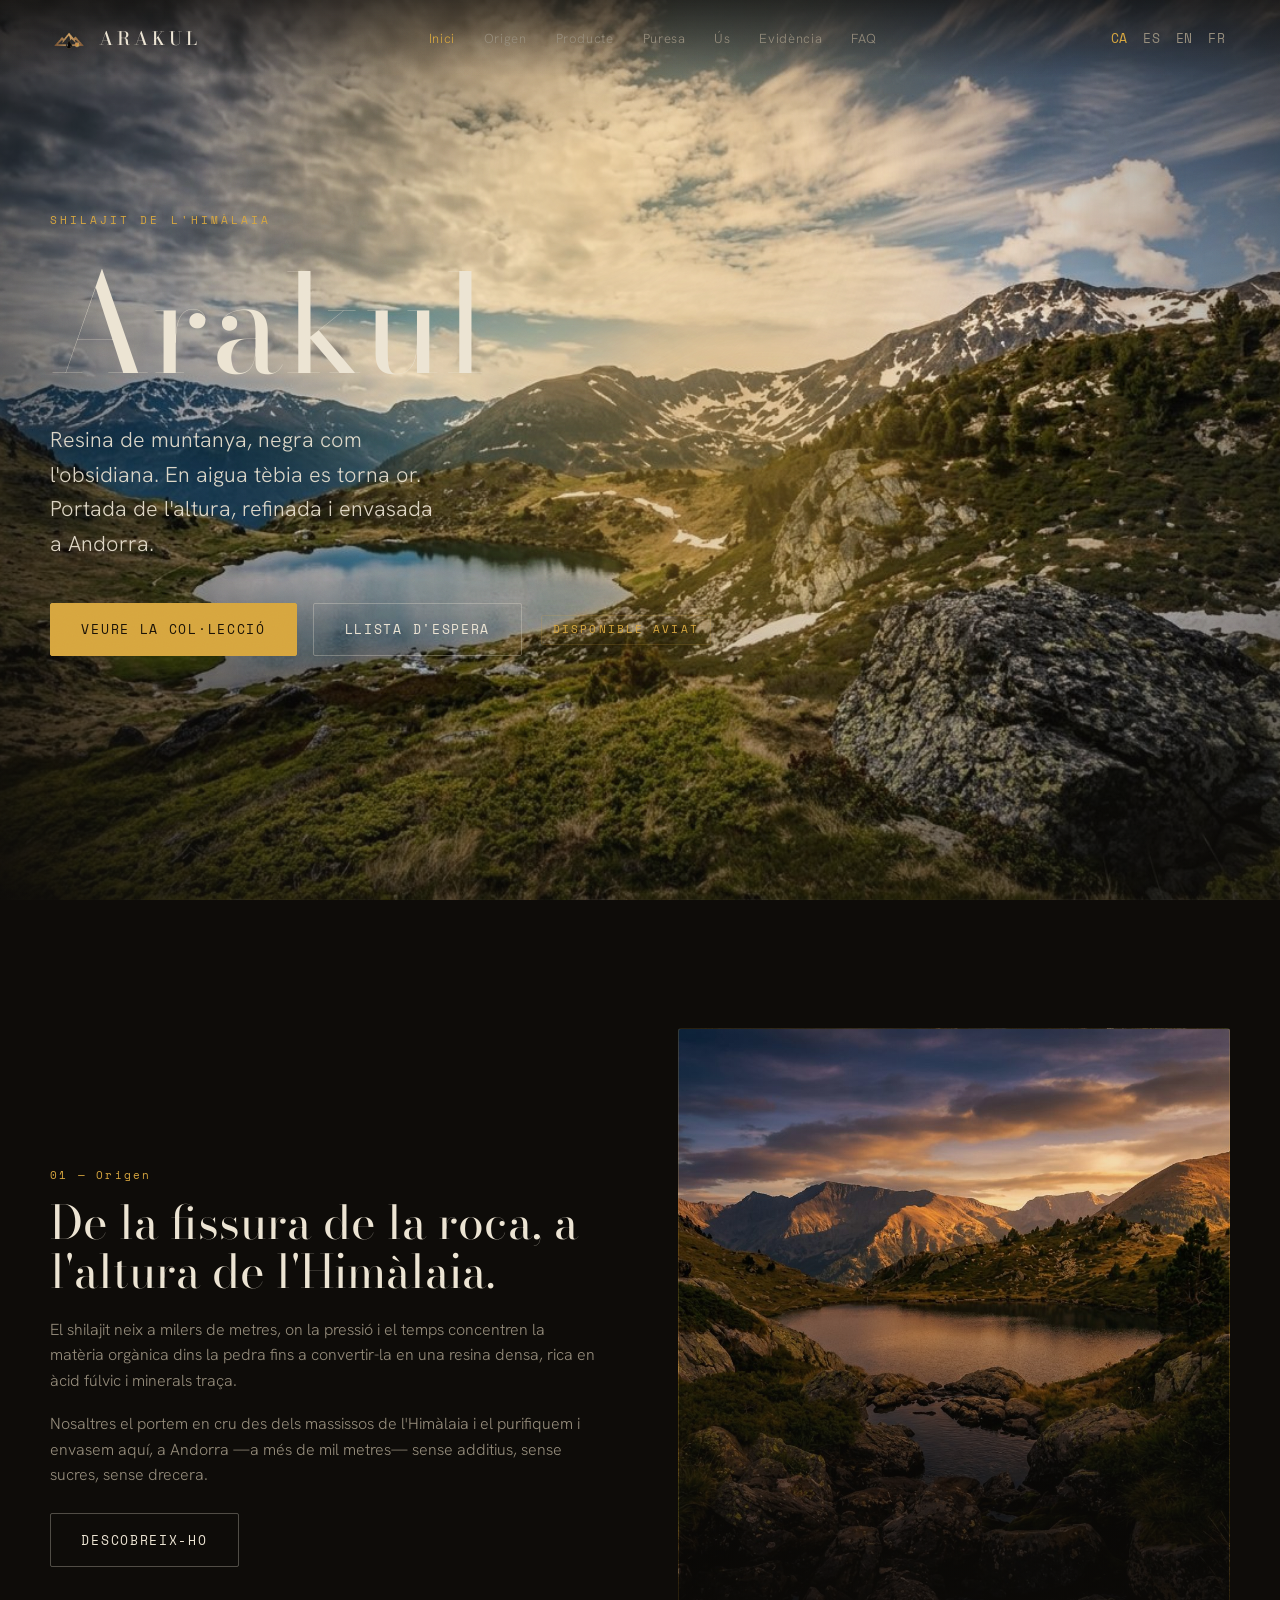
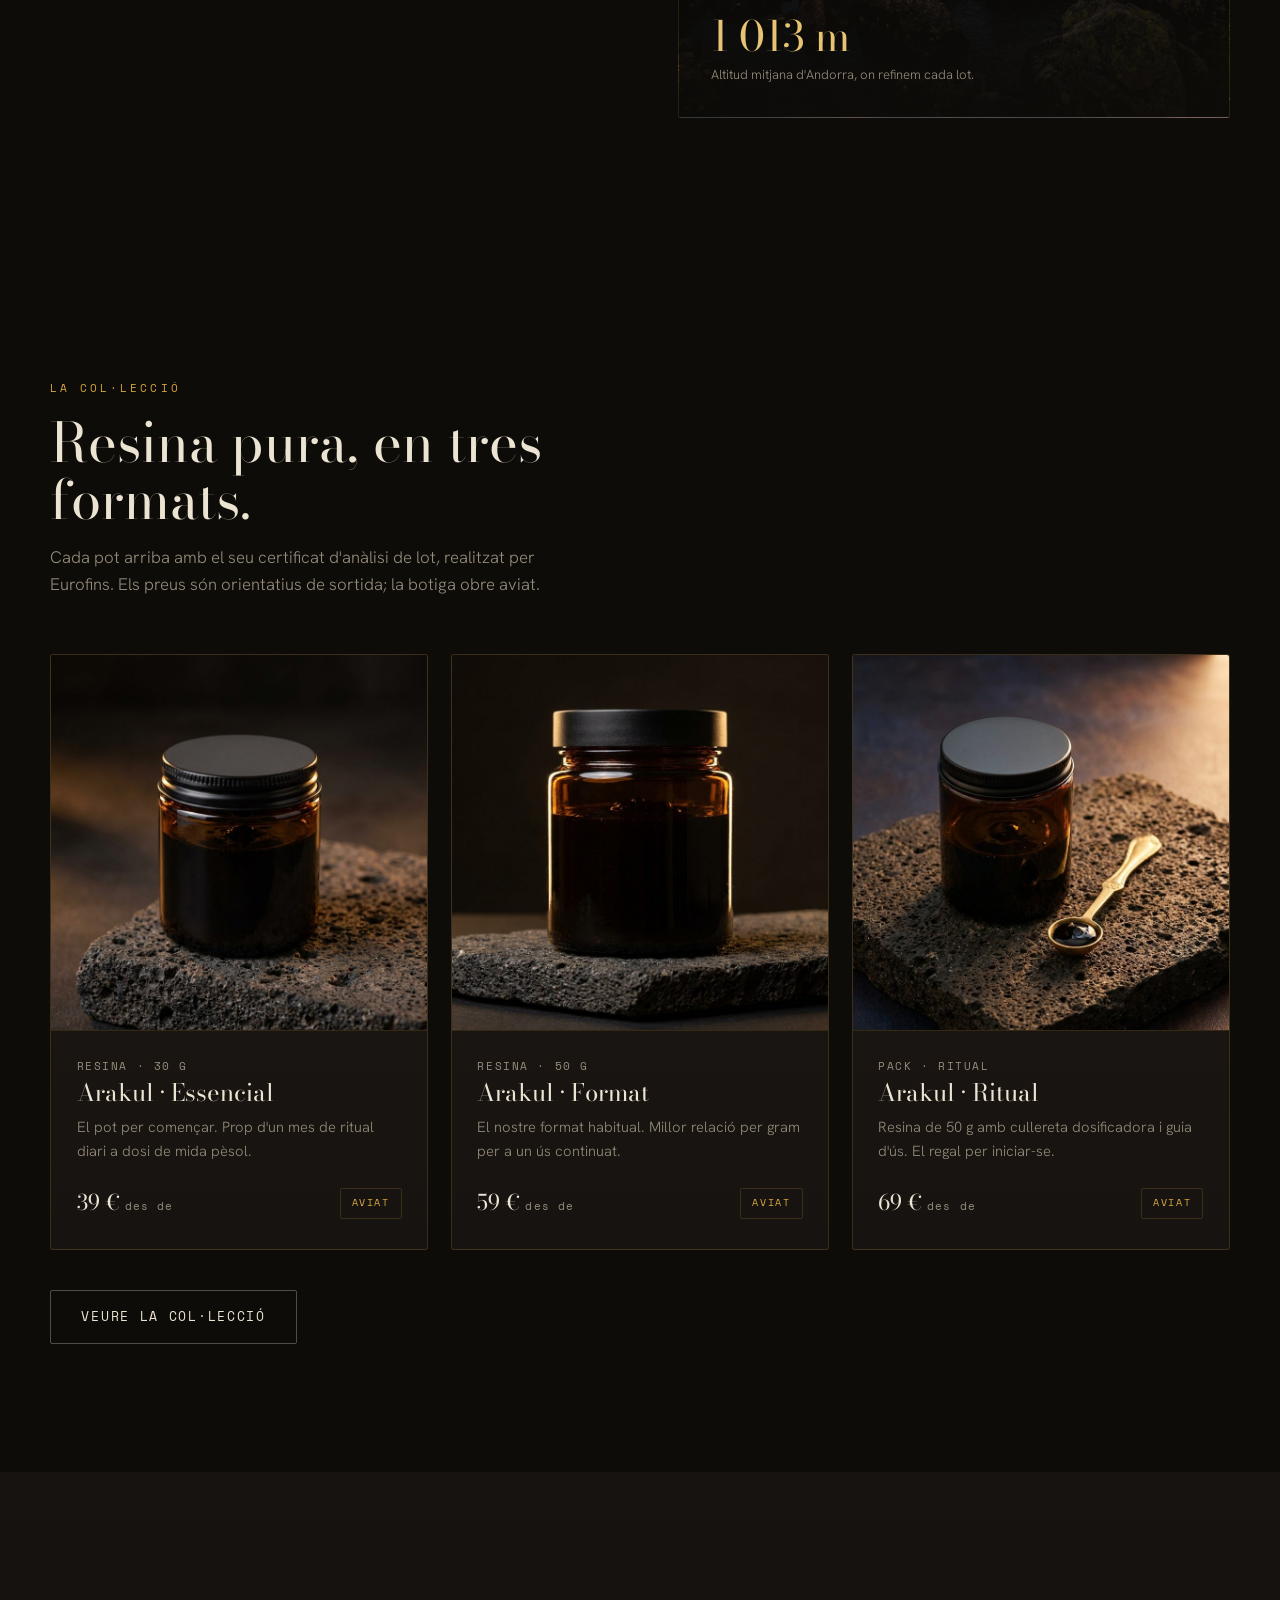
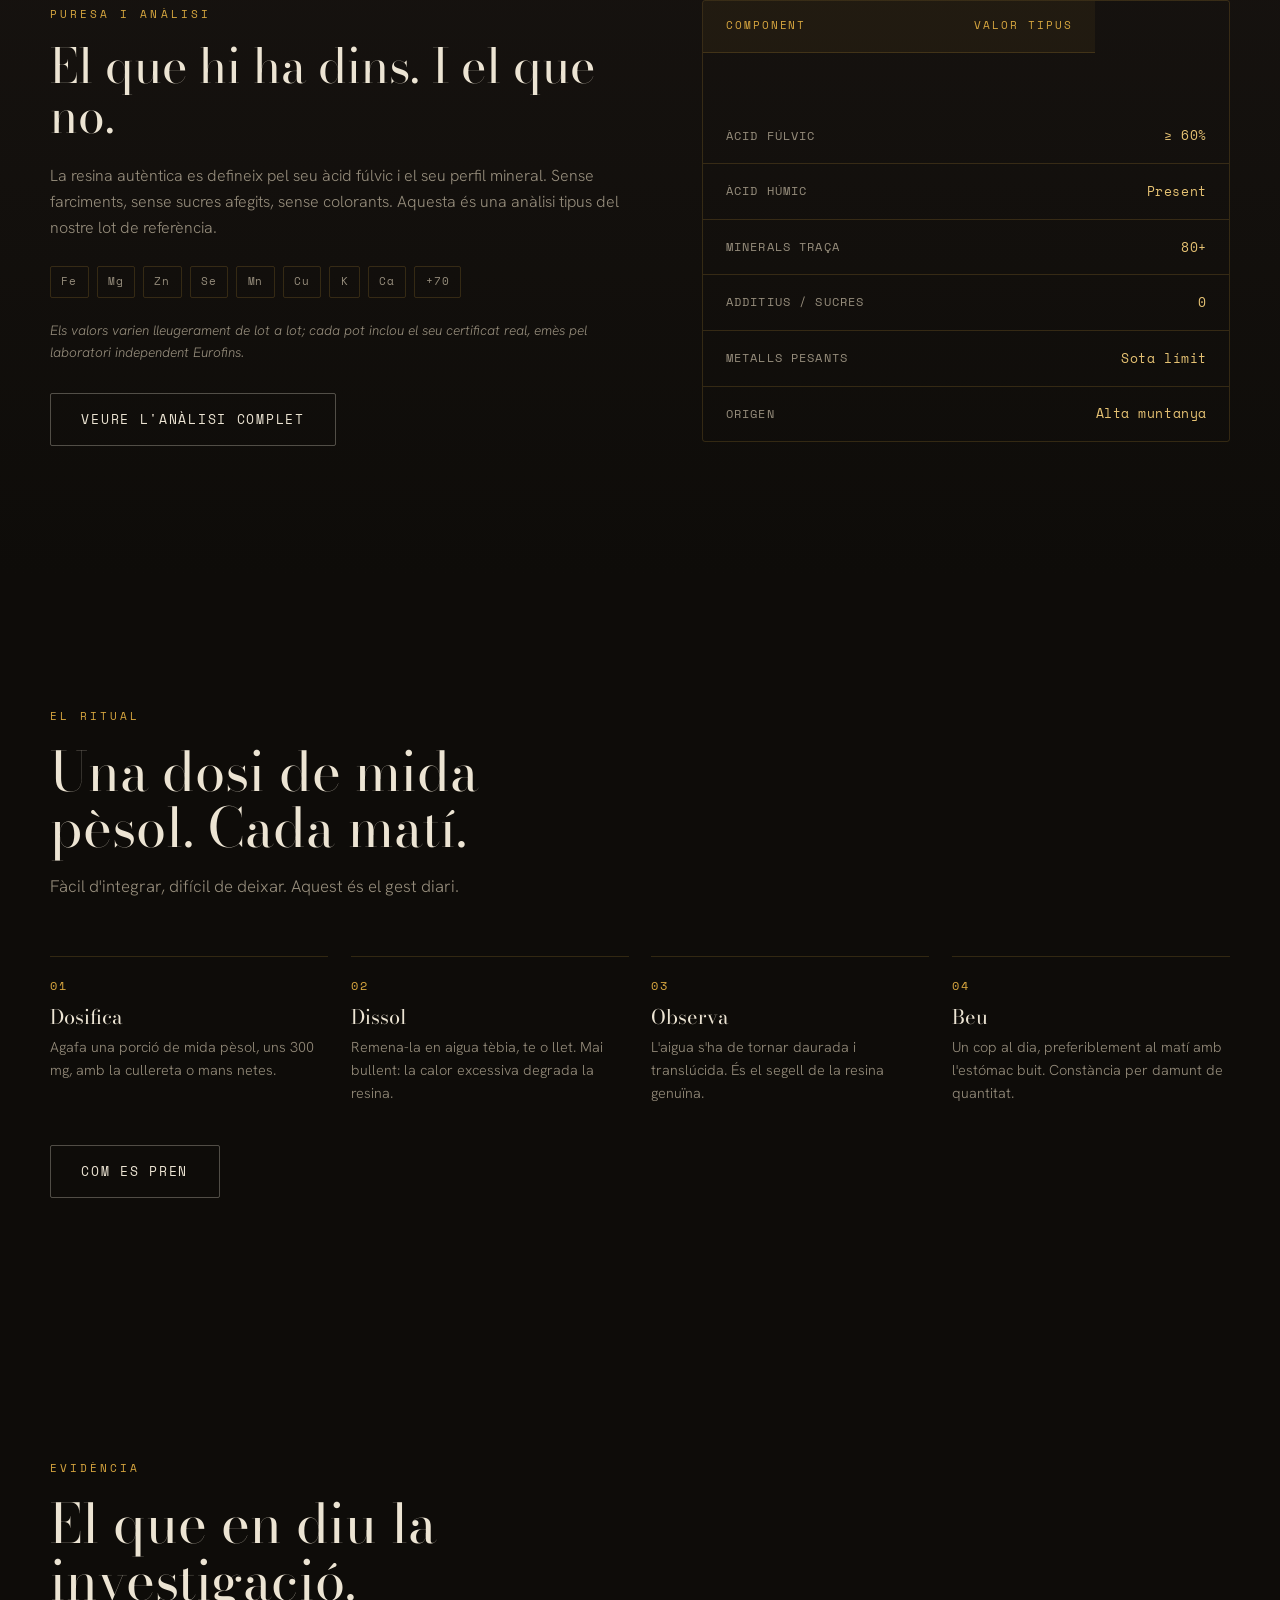
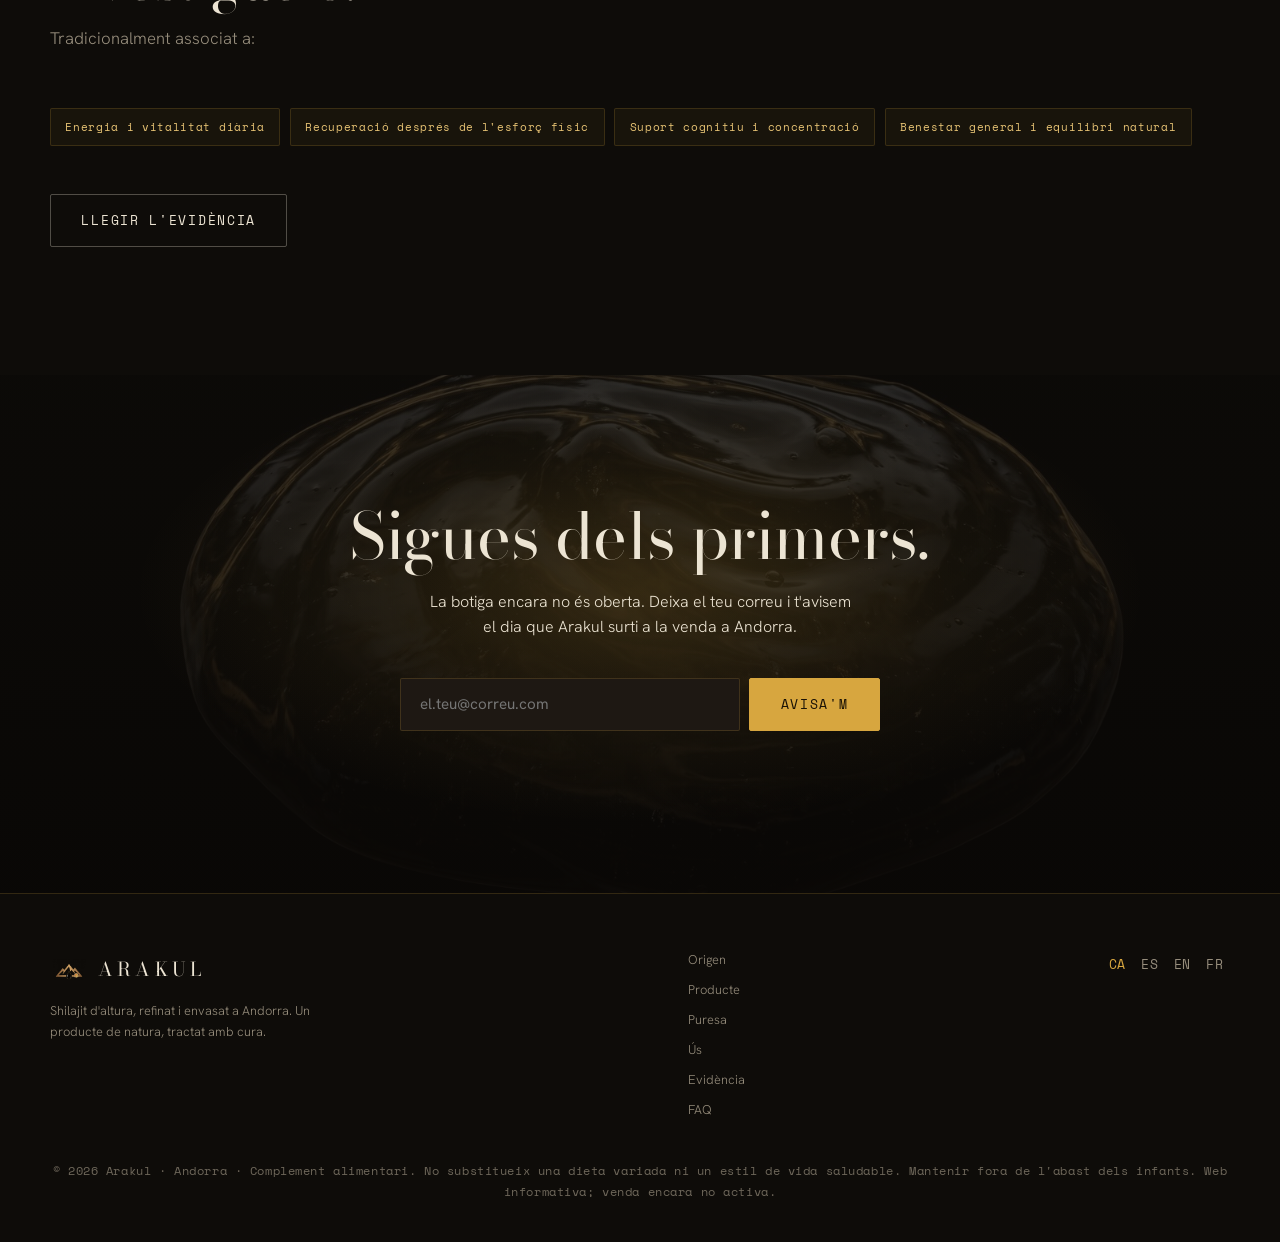
==== index.html @ 3110d8bf "Replace logo with AI-generated Arakul mark (official Andorra shield) Generated a new brand icon with" ====
<!DOCTYPE html>
<html lang="ca">
<head>
<meta charset="UTF-8">
<meta name="viewport" content="width=device-width, initial-scale=1.0, maximum-scale=1.0, user-scalable=no">
<title>ARAKUL — Comprar Shilajit pur de l'Himàlaia, refinat a Andorra</title>
<link rel="icon" type="image/png" href="assets/logo-mark.png">
<meta name="description" content="Compra shilajit pur d'altura a Andorra: resina de l'Himàlaia, refinada i envasada localment. Ric en àcid fúlvic i +70 minerals traça, sense additius ni sucres.">
<meta name="robots" content="index, follow">
<meta name="theme-color" content="#0E0C09">
<link rel="canonical" href="https://orderoca.com/">
<meta property="og:type" content="website">
<meta property="og:site_name" content="Arakul">
<meta property="og:title" content="ARAKUL — Comprar shilajit pur de l'Himàlaia, refinat a Andorra">
<meta property="og:description" content="Compra shilajit pur d'altura a Andorra: resina de muntanya negra com l'obsidiana que en aigua tèbia es torna or. Ric en àcid fúlvic i +70 minerals traça, sense additius ni sucres.">
<meta property="og:image" content="https://goorum04.github.io/shilajit-web/assets/brand-social.jpg">
<meta property="og:url" content="https://orderoca.com/">
<meta property="og:locale" content="ca_AD">
<meta name="twitter:card" content="summary_large_image">
<meta name="twitter:title" content="ARAKUL — Comprar shilajit pur de l'Himàlaia">
<meta name="twitter:description" content="Resina de muntanya, refinada i envasada a Andorra. Ric en àcid fúlvic i minerals traça, sense additius.">
<meta name="twitter:image" content="https://goorum04.github.io/shilajit-web/assets/brand-social.jpg">
<script type="application/ld+json">
{
  "@context": "https://schema.org",
  "@type": "Organization",
  "name": "Arakul",
  "url": "https://orderoca.com/",
  "logo": "https://d8j0ntlcm91z4.cloudfront.net/user_3CrRWyLJlKarEWqwmRMbcLE2UCZ/hf_20260721_111021_7c1b82bf-3aa8-4f64-a147-4c84e7a0ca71.png",
  "description": "Marca de shilajit d'altura, refinat i envasat a Andorra, procedent de l'Himàlaia.",
  "areaServed": "AD",
  "sameAs": []
}
</script>
<link rel="preconnect" href="https://fonts.googleapis.com">
<link rel="preconnect" href="https://fonts.gstatic.com" crossorigin>
<link href="https://fonts.googleapis.com/css2?family=Bodoni+Moda:ital,opsz,wght@0,6..96,400;0,6..96,500;0,6..96,600;1,6..96,400&family=Hanken+Grotesk:wght@300;400;500;600&family=Space+Mono:wght@400;700&display=swap" rel="stylesheet">
<link rel="stylesheet" href="css/style.css">
</head>
<body>

<header id="hdr">
  <div class="brand"><img src="assets/logo-mark.png" alt="Arakul"> ARAKUL</div>
  <nav class="links">
    <a href="index.html" class="active" data-i="navHome">Inici</a>
    <a href="origen.html" data-i="nav1">Origen</a>
    <a href="producto.html" data-i="nav2">Producte</a>
    <a href="pureza.html" data-i="nav3">Puresa</a>
    <a href="uso.html" data-i="nav4">Ús</a>
    <a href="ciencia.html" data-i="navSci">Evidència</a>
    <a href="faq.html" data-i="nav5">FAQ</a>
  </nav>
  <div class="lang" id="lang">
    <button data-l="ca" class="active">CA</button>
    <button data-l="es">ES</button>
    <button data-l="en">EN</button>
    <button data-l="fr">FR</button>
  </div>
  <button class="navtoggle" id="navToggle" aria-label="Menú" aria-expanded="false">☰</button>
</header>

<!-- HERO -->
<section class="hero" id="top" style="background-image:url('assets/hero-andorra-enhanced.jpg')">
  <div class="bloom"></div>
  <div class="hero-vignette"></div>
  <div class="hero-content">
    <span class="eyebrow" data-i="heroEy">Shilajit de l'Himàlaia</span>
    <h1>Arakul</h1>
    <p class="hero-tag" data-i="heroTag">Resina de muntanya, negra com l'obsidiana. En aigua tèbia es torna or. Portada de l'altura, refinada i envasada a Andorra.</p>
    <div class="hero-actions">
      <a href="producto.html" class="btn btn-gold" data-i="heroCta1">Veure la col·lecció</a>
      <a href="#llista" class="btn btn-ghost" data-i="heroCta2">Llista d'espera</a>
      <span class="soon" data-i="heroSoon">Disponible aviat</span>
    </div>
  </div>
</section>

<!-- ORIGEN (teaser) -->
<section id="origen">
  <div class="wrap">
    <div class="split">
      <div class="reveal">
        <span class="num">01 — <span data-i="o1eyebrow">Origen</span></span>
        <h2 data-i="o1title">De la fissura de la roca, a l'altura de l'Himàlaia.</h2>
        <p data-i="o1p1">El shilajit neix a milers de metres, on la pressió i el temps concentren la matèria orgànica dins la pedra fins a convertir-la en una resina densa, rica en àcid fúlvic i minerals traça.</p>
        <p data-i="o1p2">Nosaltres el portem en cru des dels massissos de l'Himàlaia i el purifiquem i envasem aquí, a Andorra —a més de mil metres— sense additius, sense sucres, sense drecera.</p>
        <p style="margin-top:1.6rem"><a href="origen.html" class="btn btn-ghost" data-i="seeMore">Descobreix-ho</a></p>
      </div>
      <div class="altcard reveal" style="background-image:url('assets/origen-andorra-graded.jpg');background-size:cover;background-position:center">
        <div class="scrim"></div>
        <div class="meta">
          <div class="big">1 013 m</div>
          <div class="lbl" data-i="o1alt">Altitud mitjana d'Andorra, on refinem cada lot.</div>
        </div>
      </div>
    </div>
  </div>
</section>

<!-- PRODUCTE (preview) -->
<section id="producte-preview">
  <div class="wrap">
    <div class="head reveal">
      <span class="eyebrow" data-i="cEy">La col·lecció</span>
      <h2 data-i="cTitle">Resina pura, en tres formats.</h2>
      <p data-i="cSub">Cada pot arriba amb el seu certificat d'anàlisi de lot, realitzat per Eurofins. Els preus són orientatius de sortida; la botiga obre aviat.</p>
    </div>
    <div class="catalog-grid">
      <article class="prod reveal">
        <div class="vis"><img src="assets/product-30g.jpg" alt="" data-alt-i="p1alt" loading="lazy" style="width:100%;height:100%;object-fit:cover;display:block"></div>
        <div class="body">
          <div class="fmt mono" data-i="p1fmt">Resina · 30 g</div>
          <h3 data-i="p1name">Arakul · Essencial</h3>
          <p class="desc" data-i="p1desc">El pot per començar. Prop d'un mes de ritual diari a dosi de mida pèsol.</p>
          <div class="foot">
            <div class="price">39 € <small data-i="pfrom">des de</small></div>
            <span class="badge" data-i="pbadge">Aviat</span>
          </div>
        </div>
      </article>
      <article class="prod reveal">
        <div class="vis"><img src="assets/product-50g.jpg" alt="" data-alt-i="p2alt" loading="lazy" style="width:100%;height:100%;object-fit:cover;display:block"></div>
        <div class="body">
          <div class="fmt mono" data-i="p2fmt">Resina · 50 g</div>
          <h3 data-i="p2name">Arakul · Format</h3>
          <p class="desc" data-i="p2desc">El nostre format habitual. Millor relació per gram per a un ús continuat.</p>
          <div class="foot">
            <div class="price">59 € <small data-i="pfrom2">des de</small></div>
            <span class="badge" data-i="pbadge2">Aviat</span>
          </div>
        </div>
      </article>
      <article class="prod reveal">
        <div class="vis"><img src="assets/product-ritual.jpg" alt="" data-alt-i="p3alt" loading="lazy" style="width:100%;height:100%;object-fit:cover;display:block"></div>
        <div class="body">
          <div class="fmt mono" data-i="p3fmt">Pack · Ritual</div>
          <h3 data-i="p3name">Arakul · Ritual</h3>
          <p class="desc" data-i="p3desc">Resina de 50 g amb cullereta dosificadora i guia d'ús. El regal per iniciar-se.</p>
          <div class="foot">
            <div class="price">69 € <small data-i="pfrom3">des de</small></div>
            <span class="badge" data-i="pbadge3">Aviat</span>
          </div>
        </div>
      </article>
    </div>
    <p style="margin-top:2.5rem"><a href="producto.html" class="btn btn-ghost" data-i="seeProd">Veure la col·lecció</a></p>
  </div>
</section>

<!-- PURESA (preview) -->
<section id="puresa-preview" class="lab">
  <div class="wrap">
    <div class="lab-grid">
      <div class="reveal">
        <span class="eyebrow" data-i="lEy">Puresa i anàlisi</span>
        <h2 style="font-size:clamp(1.9rem,4.5vw,3rem);margin:1rem 0 1.4rem" data-i="lTitle">El que hi ha dins. I el que no.</h2>
        <p style="color:var(--stone);margin-bottom:1.2rem" data-i="lp1">La resina autèntica es defineix pel seu àcid fúlvic i el seu perfil mineral. Sense farciments, sense sucres afegits, sense colorants. Aquesta és una anàlisi tipus del nostre lot de referència.</p>
        <div class="minerals">
          <span>Fe</span><span>Mg</span><span>Zn</span><span>Se</span><span>Mn</span><span>Cu</span><span>K</span><span>Ca</span><span>+70</span>
        </div>
        <p class="labnote" data-i="lnote">Els valors varien lleugerament de lot a lot; cada pot inclou el seu certificat real, emès pel laboratori independent Eurofins.</p>
        <p style="margin-top:1.8rem"><a href="pureza.html" class="btn btn-ghost" data-i="seeLab">Veure l'anàlisi complet</a></p>
      </div>
      <div class="analysis reveal">
        <div class="row head"><span data-i="lrh1">Component</span><span data-i="lrh2">Valor tipus</span></div>
        <div class="row"><span class="k" data-i="lr1">Àcid fúlvic</span><span class="v">≥ 60%</span></div>
        <div class="row"><span class="k" data-i="lr2">Àcid húmic</span><span class="v" data-i="lr2v">Present</span></div>
        <div class="row"><span class="k" data-i="lr3">Minerals traça</span><span class="v">80+</span></div>
        <div class="row"><span class="k" data-i="lr4">Additius / sucres</span><span class="v" data-i="lr4v">0</span></div>
        <div class="row"><span class="k" data-i="lr5">Metalls pesants</span><span class="v" data-i="lr5v">Sota límit</span></div>
        <div class="row"><span class="k" data-i="lr6">Origen</span><span class="v" data-i="lr6v">Alta muntanya</span></div>
      </div>
    </div>
  </div>
</section>

<!-- US / RITUAL (preview) -->
<section id="us-preview">
  <div class="wrap">
    <div class="head reveal">
      <span class="eyebrow" data-i="rEy">El ritual</span>
      <h2 data-i="rTitle">Una dosi de mida pèsol. Cada matí.</h2>
      <p data-i="rSub">Fàcil d'integrar, difícil de deixar. Aquest és el gest diari.</p>
    </div>
    <div class="ritual-grid">
      <div class="step reveal"><div class="n">01</div><h3 data-i="s1t">Dosifica</h3><p data-i="s1p">Agafa una porció de mida pèsol, uns 300 mg, amb la cullereta o mans netes.</p></div>
      <div class="step reveal"><div class="n">02</div><h3 data-i="s2t">Dissol</h3><p data-i="s2p">Remena-la en aigua tèbia, te o llet. Mai bullent: la calor excessiva degrada la resina.</p></div>
      <div class="step reveal"><div class="n">03</div><h3 data-i="s3t">Observa</h3><p data-i="s3p">L'aigua s'ha de tornar daurada i translúcida. És el segell de la resina genuïna.</p></div>
      <div class="step reveal"><div class="n">04</div><h3 data-i="s4t">Beu</h3><p data-i="s4p">Un cop al dia, preferiblement al matí amb l'estómac buit. Constància per damunt de quantitat.</p></div>
    </div>
    <p style="margin-top:2.5rem"><a href="uso.html" class="btn btn-ghost" data-i="seeRit">Com es pren</a></p>
  </div>
</section>

<!-- EVIDENCIA (preview) -->
<section id="ciencia-preview">
  <div class="wrap">
    <div class="head reveal">
      <span class="eyebrow" data-i="sEy">Evidència</span>
      <h2 data-i="sTitle">El que en diu la investigació.</h2>
      <p data-i="sUsesIntro">Tradicionalment associat a:</p>
    </div>
    <div class="sci-uses reveal">
      <span data-i="sUse1">Energia i vitalitat diària</span>
      <span data-i="sUse2">Recuperació després de l'esforç físic</span>
      <span data-i="sUse3">Suport cognitiu i concentració</span>
      <span data-i="sUse4">Benestar general i equilibri natural</span>
    </div>
    <p style="margin-top:1rem"><a href="ciencia.html" class="btn btn-ghost" data-i="seeSci">Llegir l'evidència</a></p>
  </div>
</section>

<!-- WAITLIST -->
<section id="llista" class="wl">
  <div class="wrap">
    <h2 class="reveal" data-i="wlTitle">Sigues dels primers.</h2>
    <p class="reveal" data-i="wlSub">La botiga encara no és oberta. Deixa el teu correu i t'avisem el dia que Arakul surti a la venda a Andorra.</p>
    <div class="wl-form reveal">
      <input type="email" id="wlEmail" placeholder="el.teu@correu.com" data-ph="wlPh">
      <button class="btn btn-gold" id="wlBtn" data-i="wlBtn">Avisa'm</button>
    </div>
    <div class="wl-msg" id="wlMsg"></div>
  </div>
</section>

<footer>
  <div class="foot-grid">
    <div>
      <div class="foot-brand" style="display:flex;align-items:center;gap:.6rem"><img src="assets/logo-mark.png" alt="Arakul" style="width:2.4rem;height:2.4rem"> ARAKUL</div>
      <p class="foot-note" data-i="fNote">Shilajit d'altura, refinat i envasat a Andorra. Un producte de natura, tractat amb cura.</p>
    </div>
    <nav class="foot-nav">
      <a href="origen.html" data-i="nav1">Origen</a>
      <a href="producto.html" data-i="nav2">Producte</a>
      <a href="pureza.html" data-i="nav3">Puresa</a>
      <a href="uso.html" data-i="nav4">Ús</a>
      <a href="ciencia.html" data-i="navSci">Evidència</a>
      <a href="faq.html" data-i="nav5">FAQ</a>
    </nav>
    <div class="lang" style="align-self:flex-start">
      <button data-l="ca" class="active">CA</button>
      <button data-l="es">ES</button>
      <button data-l="en">EN</button>
      <button data-l="fr">FR</button>
    </div>
  </div>
  <p class="foot-legal" data-i="fLegal">© 2026 Arakul · Andorra · Complement alimentari. No substitueix una dieta variada ni un estil de vida saludable. Mantenir fora de l'abast dels infants. Web informativa; venda encara no activa.</p>
</footer>

<script src="js/i18n.js"></script>
<script src="js/main.js"></script>
</body>
</html>
---- css/style.css ----
:root{
  --obsidian:#0E0C09;
  --resin:#171310;
  --panel:#1E1813;
  --gold:#D7A63F;
  --gold-soft:#E7C374;
  --mineral:#7E8A78;
  --parchment:#ECE4D3;
  --stone:#968D7C;
  --line:rgba(215,166,63,.18);
  --maxw:1180px;
}
*{box-sizing:border-box;margin:0;padding:0}
html{scroll-behavior:smooth;overflow-x:hidden;-webkit-text-size-adjust:100%;text-size-adjust:100%}
body{
  background:var(--obsidian);
  color:var(--parchment);
  font-family:"Hanken Grotesk",system-ui,-apple-system,sans-serif;
  font-weight:300;
  line-height:1.6;
  -webkit-font-smoothing:antialiased;
  overflow-x:hidden;
  max-width:100%;
  overscroll-behavior-x:none;
}
/* grain overlay */
body::after{
  content:"";
  position:fixed;inset:0;pointer-events:none;z-index:9999;
  opacity:.05;mix-blend-mode:overlay;
  background-image:url("data:image/svg+xml,%3Csvg xmlns='http://www.w3.org/2000/svg' width='140' height='140'%3E%3Cfilter id='n'%3E%3CfeTurbulence type='fractalNoise' baseFrequency='.9' numOctaves='3'/%3E%3C/filter%3E%3Crect width='100%25' height='100%25' filter='url(%23n)'/%3E%3C/svg%3E");
}
h1,h2,h3,.display{font-family:"Bodoni Moda",Georgia,serif;font-weight:400;line-height:1.04}
.mono{font-family:"Space Mono",monospace;text-transform:uppercase;letter-spacing:.14em;font-size:.7rem}
.eyebrow{font-family:"Space Mono",monospace;text-transform:uppercase;letter-spacing:.28em;font-size:.68rem;color:var(--gold);font-weight:400}
a{color:inherit;text-decoration:none}
section{padding:clamp(4.5rem,10vw,8rem) clamp(1.4rem,5vw,3rem)}
.wrap{max-width:var(--maxw);margin:0 auto}

/* ---------- NAV ---------- */
header{position:fixed;top:0;left:0;right:0;z-index:100;
  display:flex;align-items:center;justify-content:space-between;
  padding:1.1rem clamp(1.4rem,5vw,3rem);
  background:linear-gradient(180deg,rgba(14,12,9,.65),transparent);
  transition:background .4s,backdrop-filter .4s,box-shadow .4s;}
header.scrolled{background:rgba(14,12,9,.82);backdrop-filter:blur(14px);box-shadow:0 1px 0 var(--line)}
.brand{font-family:"Bodoni Moda",serif;font-size:1.15rem;letter-spacing:.22em;font-weight:500;display:flex;align-items:center;gap:.6rem;position:relative;z-index:2}
.brand img{width:2.6rem;height:2.6rem;display:block}
.brand span{color:var(--gold)}
nav.links{display:flex;gap:1.8rem;align-items:center}
nav.links a{font-size:.82rem;letter-spacing:.05em;color:var(--stone);transition:color .25s}
nav.links a:hover{color:var(--parchment)}
nav.links a.active{color:var(--gold)}
.faq-list{display:flex;flex-direction:column;gap:0;margin-top:1rem;border-top:1px solid var(--line)}
.faq-item{border-bottom:1px solid var(--line);padding:1.5rem 0}
.faq-item h3{font-size:1.2rem;font-weight:500;color:var(--parchment);margin-bottom:.6rem}
.faq-item p{color:var(--stone);font-size:.95rem;max-width:64ch}
.lang{display:flex;gap:.15rem;font-family:"Space Mono",monospace;font-size:.72rem;position:relative;z-index:2}
.lang button{background:none;border:none;color:var(--stone);cursor:pointer;padding:.25rem .4rem;letter-spacing:.05em;transition:color .2s;font-family:inherit}
.lang button.active{color:var(--gold)}
.lang button:hover{color:var(--parchment)}
.navtoggle{display:none;background:none;border:none;color:var(--parchment);cursor:pointer;font-family:"Space Mono",monospace;font-size:1.4rem;line-height:1;padding:.2rem .3rem;letter-spacing:.15em;position:relative;z-index:2}

/* ---------- HERO ---------- */
.hero{position:relative;min-height:100vh;display:flex;align-items:center;
  padding-top:6rem;overflow:hidden;background-size:cover;background-position:center 38%;background-repeat:no-repeat}
.hero.small{min-height:56vh}
.bloom{position:absolute;inset:0;z-index:0;overflow:hidden}
.bloom::before,.bloom::after{content:"";position:absolute;border-radius:50%;filter:blur(60px)}
.bloom::before{
  width:70vmax;height:70vmax;left:52%;top:30%;transform:translate(-50%,-50%);
  background:radial-gradient(circle at 40% 40%,rgba(231,195,116,.55),rgba(215,166,63,.28) 35%,rgba(120,80,20,.12) 55%,transparent 70%);
  animation:drift 22s ease-in-out infinite alternate;}
.bloom::after{
  width:44vmax;height:44vmax;left:60%;top:58%;transform:translate(-50%,-50%);
  background:radial-gradient(circle at 50% 50%,rgba(215,166,63,.38),rgba(150,95,25,.16) 45%,transparent 68%);
  animation:drift2 18s ease-in-out infinite alternate;}
.bloom .core{position:absolute;left:52%;top:38%;width:9rem;height:9rem;transform:translate(-50%,-50%);
  border-radius:50%;
  background:radial-gradient(circle at 42% 38%,#2a2018,#120d09 70%);
  box-shadow:0 0 90px 20px rgba(215,166,63,.35),inset -8px -10px 24px rgba(0,0,0,.7),inset 6px 6px 18px rgba(231,195,116,.25);
  animation:pulse 7s ease-in-out infinite;}
.hero-vignette{position:absolute;inset:0;z-index:1;
  background:radial-gradient(ellipse at 55% 40%,transparent 30%,rgba(14,12,9,.55) 72%,var(--obsidian) 100%);}
@keyframes drift{0%{transform:translate(-50%,-50%) scale(1)}100%{transform:translate(-46%,-54%) scale(1.12)}}
@keyframes drift2{0%{transform:translate(-50%,-50%) scale(1.05)}100%{transform:translate(-56%,-46%) scale(.92)}}
@keyframes pulse{0%,100%{transform:translate(-50%,-50%) scale(1);filter:brightness(1)}50%{transform:translate(-50%,-52%) scale(1.05);filter:brightness(1.15)}}

.hero-content{position:relative;z-index:2;max-width:var(--maxw);margin:0 auto;width:100%}
.hero .eyebrow{display:block;margin-bottom:1.5rem}
.hero h1{font-size:clamp(3.4rem,11vw,8.5rem);letter-spacing:.01em}
.hero h1.page-title{font-size:clamp(2.6rem,7vw,5rem)}
.hero h1 .of{font-style:italic;font-weight:400;color:var(--gold-soft)}
.hero-tag{font-size:clamp(1.05rem,2vw,1.35rem);max-width:33ch;margin:1.8rem 0 2.6rem;color:var(--parchment);opacity:.92;font-weight:300}
.hero-actions{display:flex;gap:1rem;flex-wrap:wrap;align-items:center}
.btn{display:inline-flex;align-items:center;gap:.6rem;padding:.95rem 1.9rem;border-radius:2px;
  font-size:.82rem;letter-spacing:.13em;text-transform:uppercase;font-weight:500;cursor:pointer;
  transition:transform .25s,background .25s,color .25s,border-color .25s;font-family:"Space Mono",monospace;}
.btn-gold{background:var(--gold);color:#1a1206;border:1px solid var(--gold)}
.btn-gold:hover{background:var(--gold-soft);transform:translateY(-2px)}
.btn-ghost{background:transparent;color:var(--parchment);border:1px solid rgba(236,228,211,.3)}
.btn-ghost:hover{border-color:var(--gold);color:var(--gold)}
.soon{display:inline-block;margin-left:.2rem;font-family:"Space Mono",monospace;font-size:.66rem;letter-spacing:.2em;
  color:var(--gold);border:1px solid var(--line);border-radius:2px;padding:.35rem .7rem;text-transform:uppercase}

/* ---------- GENERIC SECTION HEADS ---------- */
.head{max-width:56ch;margin-bottom:3.5rem}
.head h2{font-size:clamp(2rem,5vw,3.4rem);margin:1rem 0}
.head p{color:var(--stone);font-size:1.05rem}

/* ---------- BREADCRUMB ---------- */
.crumb{padding:6.5rem clamp(1.4rem,5vw,3rem) 0;max-width:var(--maxw);margin:0 auto}
.crumb .wrap{display:flex;gap:.5rem;align-items:center}
.crumb a,.crumb span{font-family:"Space Mono",monospace;font-size:.7rem;letter-spacing:.08em;color:var(--stone);text-transform:uppercase}
.crumb a:hover{color:var(--gold)}
.crumb .sep{color:var(--line)}
.crumb .here{color:var(--gold-soft)}

/* ---------- PAGE BANNER ---------- */
.page-banner{width:100%;aspect-ratio:21/9;object-fit:cover;display:block;border:1px solid var(--line);
  border-radius:4px;margin-bottom:clamp(2.5rem,6vw,4rem)}
@media(max-width:640px){.page-banner{aspect-ratio:16/10}}

/* ---------- ORIGIN / TWO COL ---------- */
.split{display:grid;grid-template-columns:1fr 1fr;gap:clamp(2rem,6vw,5rem);align-items:center}
.split .num{font-family:"Space Mono",monospace;color:var(--gold);font-size:.7rem;letter-spacing:.2em}
.split h2{font-size:clamp(1.9rem,4vw,2.9rem);margin:.8rem 0 1.3rem}
.split p{color:var(--stone);margin-bottom:1.1rem}
.altcard{position:relative;aspect-ratio:4/5;border:1px solid var(--line);border-radius:3px;overflow:hidden;
  background:linear-gradient(160deg,#171310,#0d0b08);display:flex;flex-direction:column;justify-content:flex-end;padding:2rem}
.altcard .scrim{position:absolute;inset:0;background:linear-gradient(0deg,rgba(14,12,9,.92) 0%,rgba(14,12,9,.55) 38%,rgba(14,12,9,.05) 70%);}
.altcard .meta{position:relative;z-index:2}
.altcard .meta .big{font-family:"Bodoni Moda",serif;font-size:2.6rem;color:var(--gold-soft);line-height:1}
.altcard .meta .lbl{color:var(--stone);font-size:.82rem;margin-top:.4rem}

/* ---------- CATALOG ---------- */
.catalog-grid{display:grid;grid-template-columns:repeat(3,1fr);gap:1.4rem;margin-top:1rem}
.prod{border:1px solid var(--line);border-radius:3px;background:linear-gradient(180deg,var(--panel),var(--resin));
  padding:0 0 1.8rem;overflow:hidden;transition:transform .35s,border-color .35s;display:flex;flex-direction:column}
.prod:hover{transform:translateY(-4px);border-color:rgba(215,166,63,.4)}
.prod .vis{aspect-ratio:1/1;position:relative;overflow:hidden;border-bottom:1px solid var(--line);
  background:radial-gradient(circle at 50% 120%,rgba(215,166,63,.22),transparent 60%),#100d0a}
.prod .body{padding:1.6rem 1.6rem 0}
.prod .fmt{color:var(--stone)}
.prod h3{font-size:1.5rem;margin:.35rem 0 .6rem}
.prod .desc{color:var(--stone);font-size:.92rem;min-height:3.4em}
.prod .foot{display:flex;align-items:center;justify-content:space-between;margin-top:1.3rem}
.prod .price{font-family:"Bodoni Moda",serif;font-size:1.35rem;color:var(--parchment)}
.prod .price small{color:var(--stone);font-size:.7rem;font-family:"Space Mono",monospace;letter-spacing:.1em}
.badge{font-family:"Space Mono",monospace;font-size:.62rem;letter-spacing:.16em;text-transform:uppercase;
  color:var(--gold);border:1px solid var(--line);padding:.4rem .7rem;border-radius:2px}

/* ---------- PURITY / LAB ---------- */
.lab{background:linear-gradient(180deg,var(--resin),var(--obsidian))}
.lab-grid{display:grid;grid-template-columns:1.1fr 1fr;gap:clamp(2rem,6vw,4.5rem);align-items:start}
.analysis{border:1px solid var(--line);border-radius:3px;overflow:hidden}
.analysis .row{display:flex;justify-content:space-between;align-items:center;padding:1.05rem 1.4rem;
  border-bottom:1px solid var(--line);font-family:"Space Mono",monospace;font-size:.82rem;letter-spacing:.04em}
.analysis .row:last-child{border-bottom:none}
.analysis .row .k{color:var(--stone);text-transform:uppercase;font-size:.72rem;letter-spacing:.1em}
.analysis .row .v{color:var(--gold-soft)}
.analysis .row.head{background:rgba(215,166,63,.06);color:var(--gold);text-transform:uppercase;font-size:.68rem;letter-spacing:.18em}
.minerals{display:flex;flex-wrap:wrap;gap:.5rem;margin-top:1.6rem}
.minerals span{font-family:"Space Mono",monospace;font-size:.68rem;letter-spacing:.08em;color:var(--stone);
  border:1px solid var(--line);border-radius:2px;padding:.4rem .65rem}
.labnote{color:var(--stone);font-size:.85rem;margin-top:1.4rem;font-style:italic}

/* ---------- RITUAL ---------- */
.ritual-grid{display:grid;grid-template-columns:repeat(4,1fr);gap:1.4rem;margin-top:1rem}
.step{border-top:1px solid var(--line);padding-top:1.3rem}
.step .n{font-family:"Space Mono",monospace;color:var(--gold);font-size:.72rem;letter-spacing:.2em}
.step h3{font-size:1.25rem;margin:.7rem 0 .5rem}
.step p{color:var(--stone);font-size:.9rem}
.goldtest{margin-top:3.5rem;padding:2rem clamp(1.5rem,4vw,3rem);border:1px solid var(--line);border-radius:3px;
  background:radial-gradient(circle at 12% 50%,rgba(215,166,63,.14),transparent 55%);display:flex;gap:1.5rem;align-items:center;flex-wrap:wrap}
.goldtest .drop{width:70px;height:70px;border-radius:50%;flex-shrink:0;
  background:radial-gradient(circle at 40% 35%,var(--gold-soft),var(--gold) 45%,#7a5416 90%);
  box-shadow:0 0 40px rgba(215,166,63,.5)}
.goldtest .gt-img{width:min(320px,100%);aspect-ratio:16/9;object-fit:cover;flex-shrink:0;
  border-radius:3px;border:1px solid var(--line)}
.goldtest .txt strong{font-family:"Bodoni Moda",serif;font-weight:500;color:var(--gold-soft);font-size:1.15rem;display:block;margin-bottom:.3rem}
.goldtest .txt p{color:var(--stone);font-size:.92rem;max-width:60ch}

/* ---------- SCIENCE ---------- */
.science-grid{display:grid;grid-template-columns:repeat(4,1fr);gap:1.6rem;margin-top:1rem}
.sci-card{border-top:1px solid var(--line);padding-top:1.3rem}
.sci-card h3{font-size:1.15rem;margin-bottom:.6rem}
.sci-card p{color:var(--stone);font-size:.92rem;margin-bottom:.7rem}
.sci-card .src{font-family:"Space Mono",monospace;font-size:.66rem;letter-spacing:.08em;text-transform:uppercase;color:var(--gold);text-decoration:none;border-bottom:1px solid rgba(215,166,63,.35)}
.sci-card .src:hover{color:var(--gold-soft);border-color:var(--gold-soft)}
.sci-disclaimer{color:var(--stone);font-size:.78rem;margin-top:2.2rem;max-width:80ch;opacity:.8;line-height:1.7}
.sci-uses{display:flex;flex-wrap:wrap;gap:.6rem;margin:1.6rem 0 3rem}
.sci-uses span{font-family:"Space Mono",monospace;font-size:.7rem;letter-spacing:.06em;color:var(--gold-soft);
  border:1px solid var(--line);border-radius:2px;padding:.55rem .9rem;background:rgba(215,166,63,.05)}

/* ---------- WAITLIST ---------- */
.wl{position:relative;overflow:hidden;background:linear-gradient(180deg,var(--obsidian),#0a0806);text-align:center}
.wl::before{content:"";position:absolute;inset:0;z-index:0;pointer-events:none;
  background:
    radial-gradient(ellipse 55% 62% at 50% 42%,rgba(215,166,63,.20),rgba(215,166,63,.05) 45%,transparent 72%),
    linear-gradient(180deg,rgba(14,12,9,.82),rgba(10,8,6,.93)),
    url("../assets/resin-macro.jpg");
  background-size:cover;background-position:center;}
.wl .wrap{position:relative;z-index:1}
.wl h2{font-size:clamp(2.2rem,6vw,4rem);margin-bottom:1.2rem}
.wl p{color:var(--parchment);opacity:.85;max-width:48ch;margin:0 auto 2.4rem}
.wl-form{display:flex;gap:.6rem;max-width:480px;margin:0 auto;flex-wrap:wrap;justify-content:center}
.wl-form input{flex:1;min-width:220px;background:var(--panel);border:1px solid var(--line);color:var(--parchment);
  padding:.95rem 1.2rem;border-radius:2px;font-family:"Hanken Grotesk",sans-serif;font-size:.95rem}
.wl-form input:focus{outline:none;border-color:var(--gold)}
.wl-msg{margin-top:1.2rem;color:var(--gold-soft);font-family:"Space Mono",monospace;font-size:.8rem;letter-spacing:.05em;min-height:1.2em}

/* ---------- FOOTER ---------- */
footer{padding:3.5rem clamp(1.4rem,5vw,3rem) 2.5rem;border-top:1px solid var(--line)}
.foot-grid{max-width:var(--maxw);margin:0 auto;display:flex;justify-content:space-between;gap:2rem;flex-wrap:wrap;align-items:flex-start}
.foot-brand{font-family:"Bodoni Moda",serif;font-size:1.2rem;letter-spacing:.22em}
.foot-brand span{color:var(--gold)}
.foot-note{color:var(--stone);font-size:.8rem;max-width:40ch;margin-top:.8rem}
.foot-nav{display:flex;flex-direction:column;gap:.6rem}
.foot-nav a{font-size:.8rem;color:var(--stone);transition:color .2s}
.foot-nav a:hover{color:var(--gold-soft)}
.foot-legal{color:var(--stone);font-size:.72rem;font-family:"Space Mono",monospace;letter-spacing:.05em;
  margin-top:2.5rem;text-align:center;opacity:.7;line-height:1.8}

/* ---------- reveal ---------- */
.reveal{opacity:0;transform:translateY(24px);transition:opacity .8s ease,transform .8s ease}
.reveal.in{opacity:1;transform:none}

@media(max-width:900px){
  nav.links{display:none}
  nav.links.open{
    display:flex;flex-direction:column;gap:0;align-items:stretch;
    position:fixed;top:0;left:0;right:0;z-index:1;
    padding:6rem clamp(1.4rem,5vw,3rem) 2rem;
    background:rgba(14,12,9,.97);backdrop-filter:blur(14px);
    border-bottom:1px solid var(--line);
    max-height:100vh;overflow-y:auto;
  }
  nav.links.open a{padding:1rem 0;border-bottom:1px solid var(--line);font-size:1.05rem}
  .navtoggle{display:block}
  .split,.lab-grid{grid-template-columns:1fr}
  .catalog-grid{grid-template-columns:1fr;max-width:420px;margin-inline:auto}
  .ritual-grid{grid-template-columns:1fr 1fr}
  .science-grid{grid-template-columns:1fr 1fr}
  .altcard{aspect-ratio:16/10}
}
@media(max-width:520px){
  .ritual-grid{grid-template-columns:1fr}
  .science-grid{grid-template-columns:1fr}
  .lang{flex-wrap:wrap;justify-content:flex-end}
}
@media(prefers-reduced-motion:reduce){
  *{animation:none!important;scroll-behavior:auto}
  .reveal{opacity:1;transform:none}
}
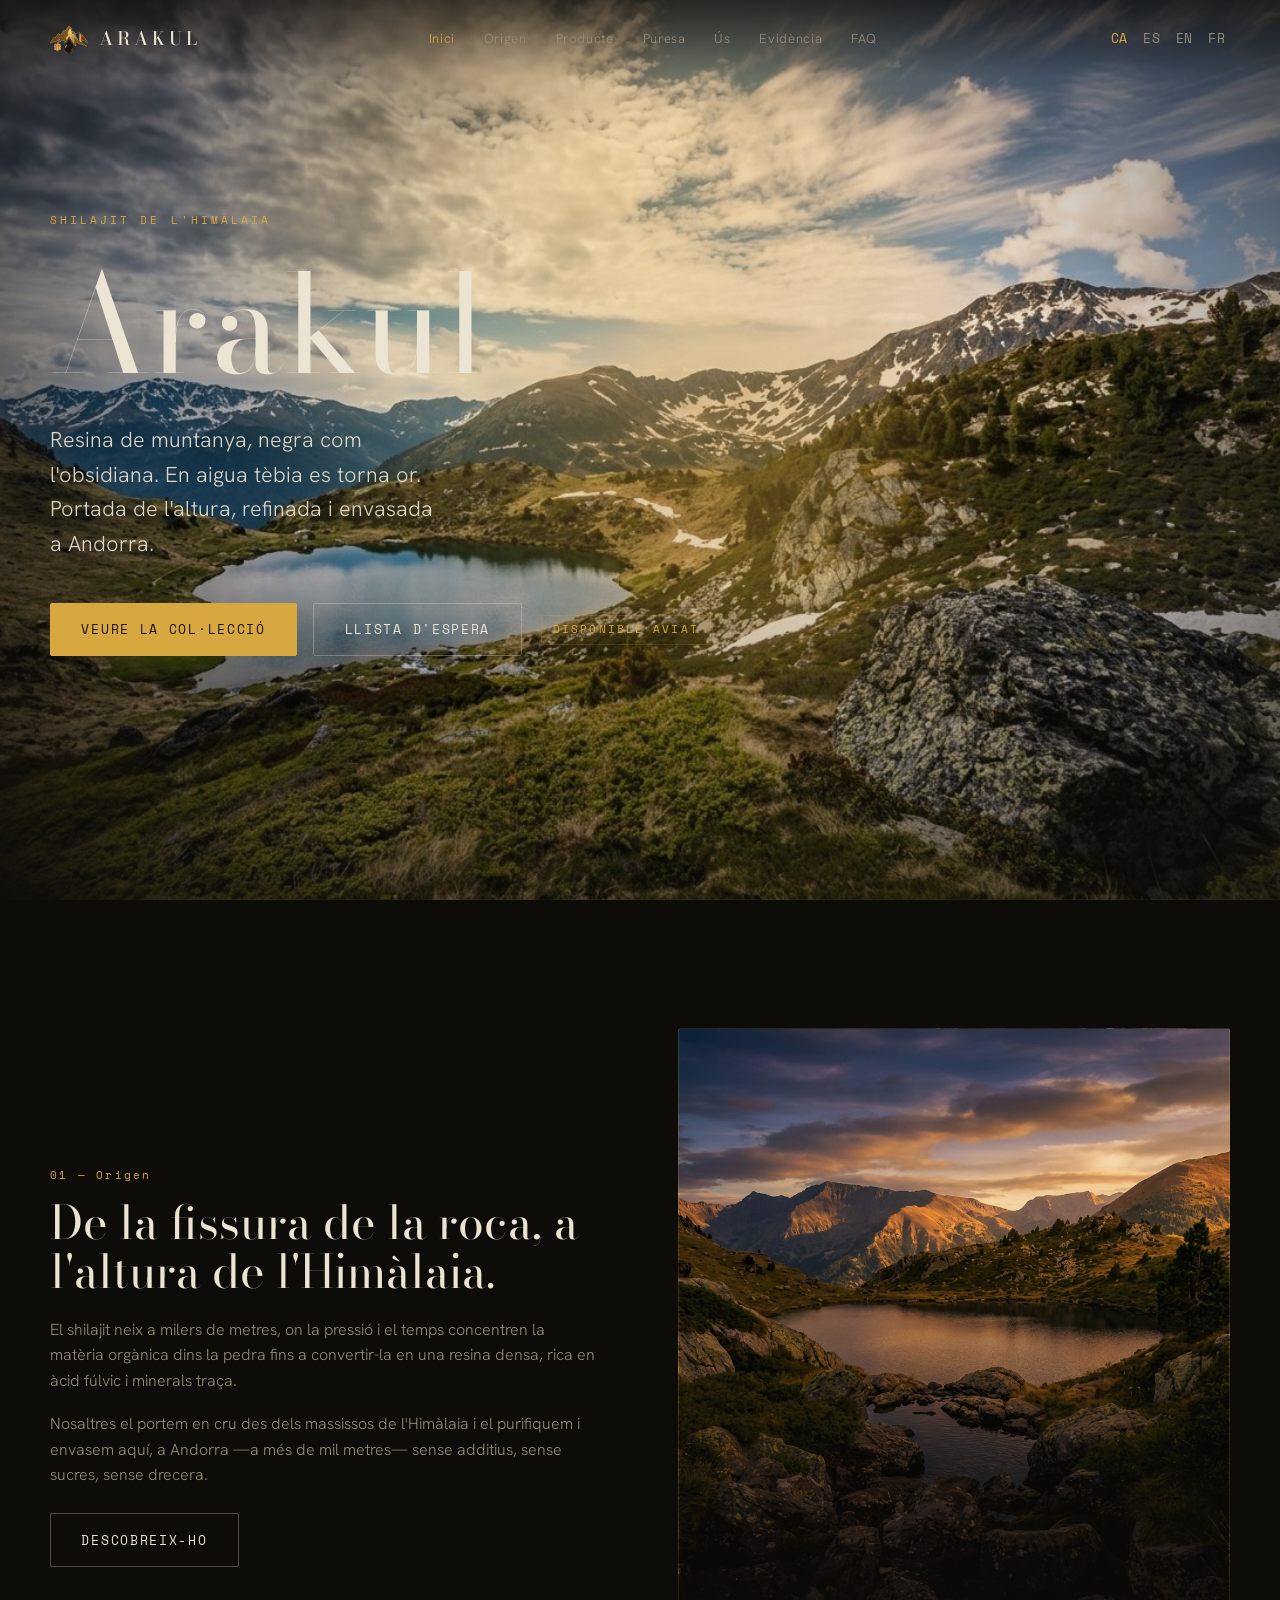
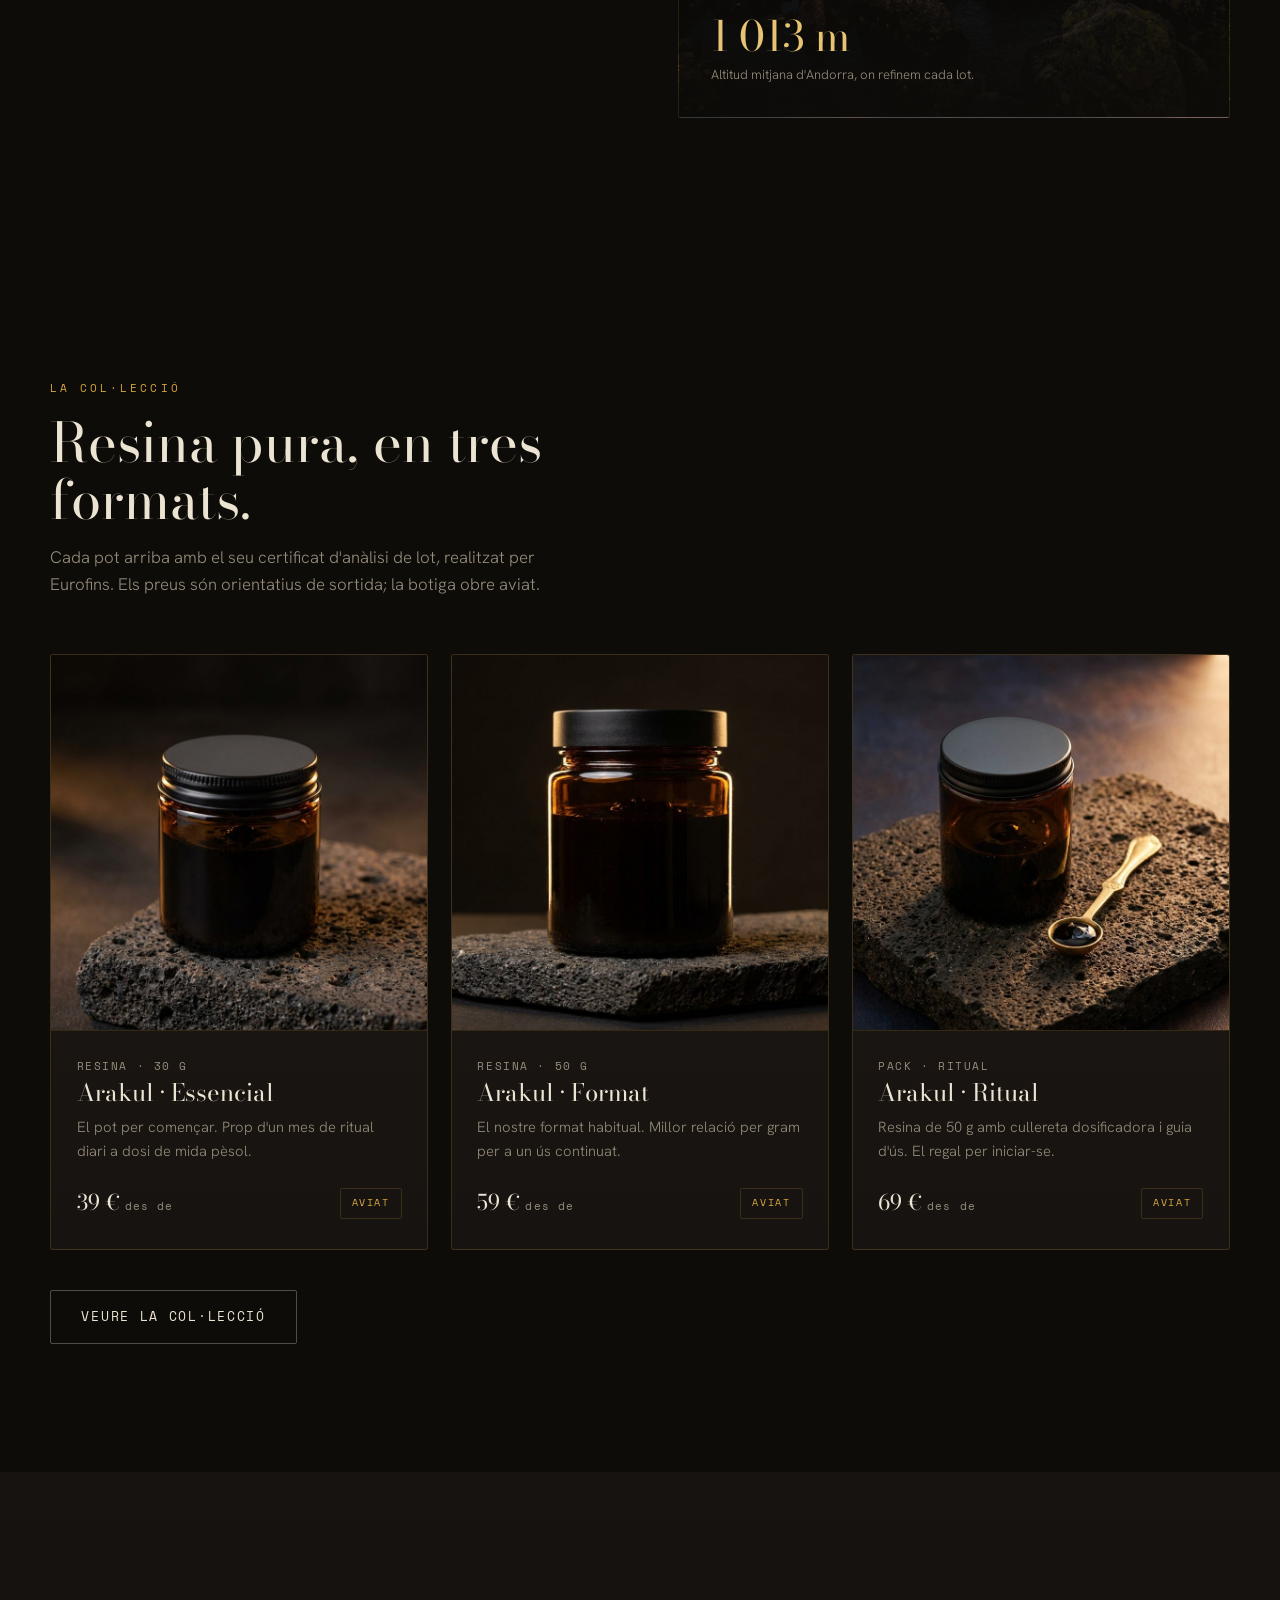
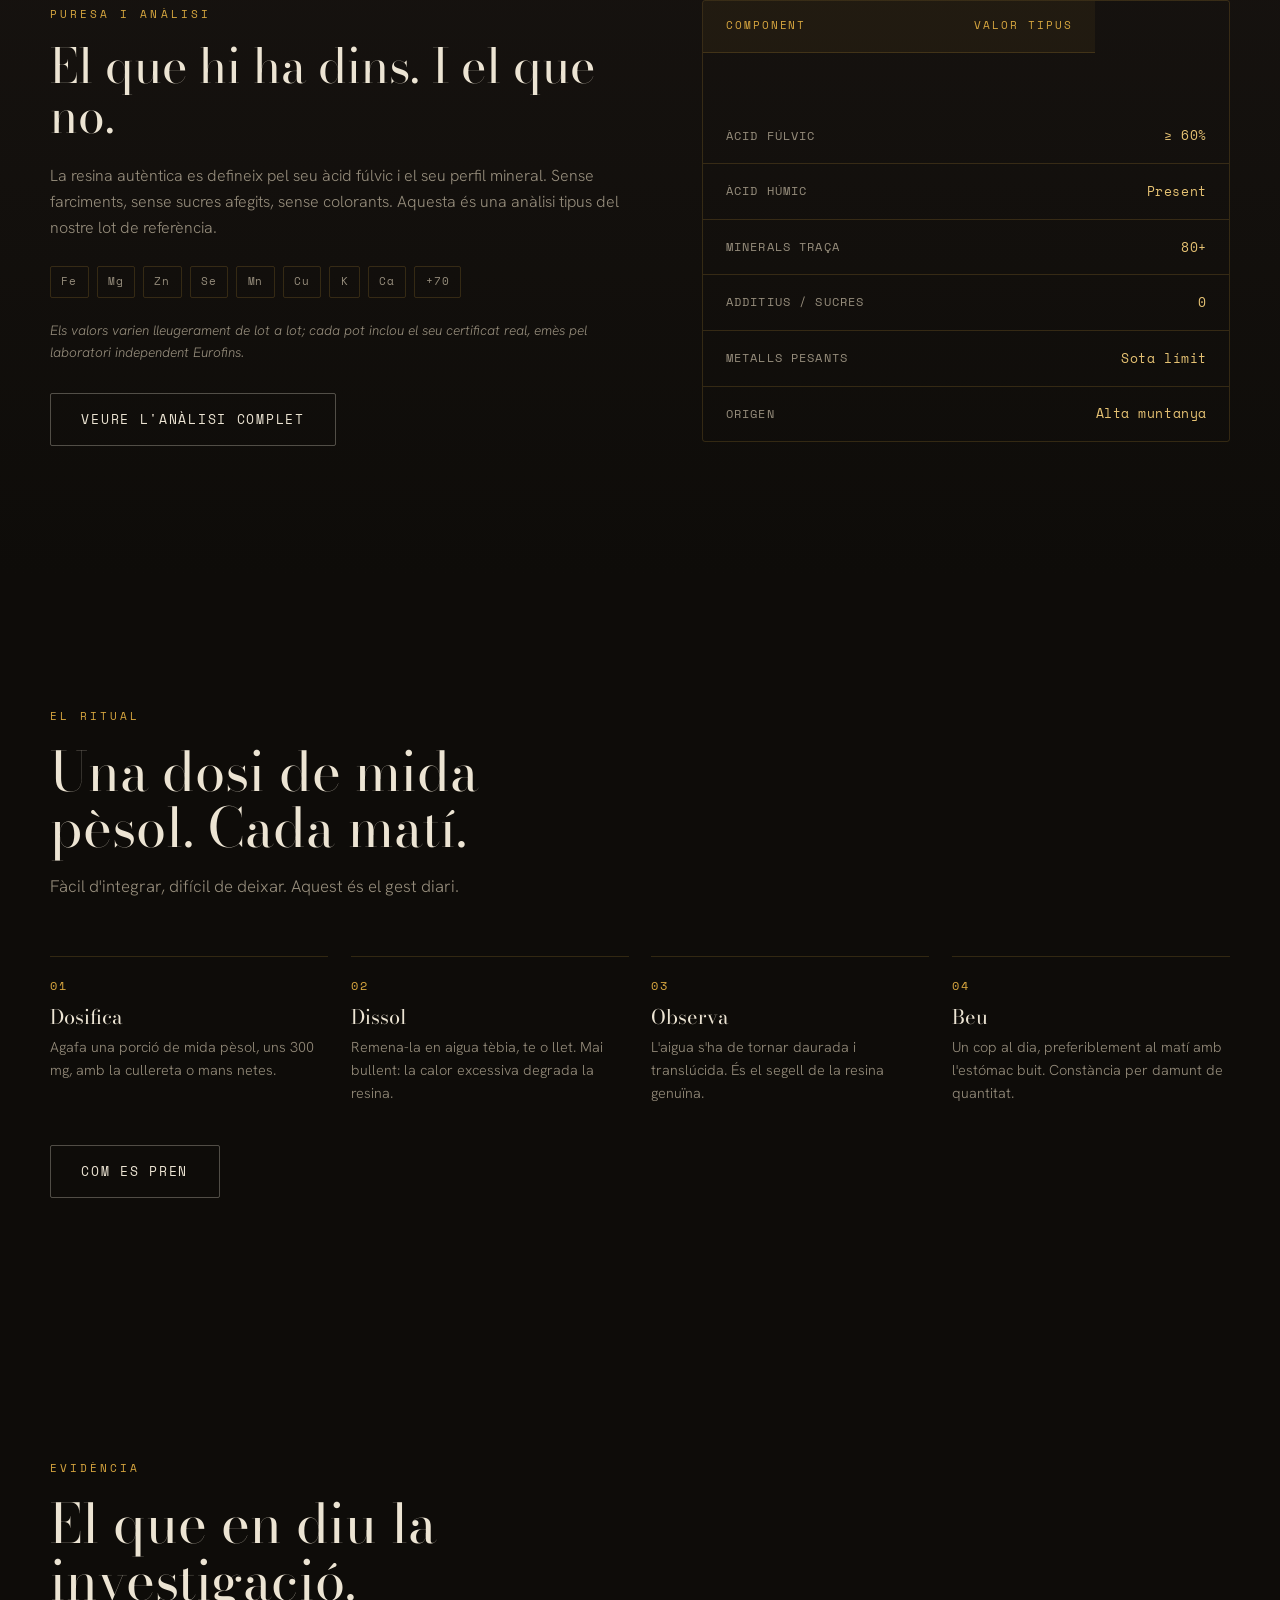
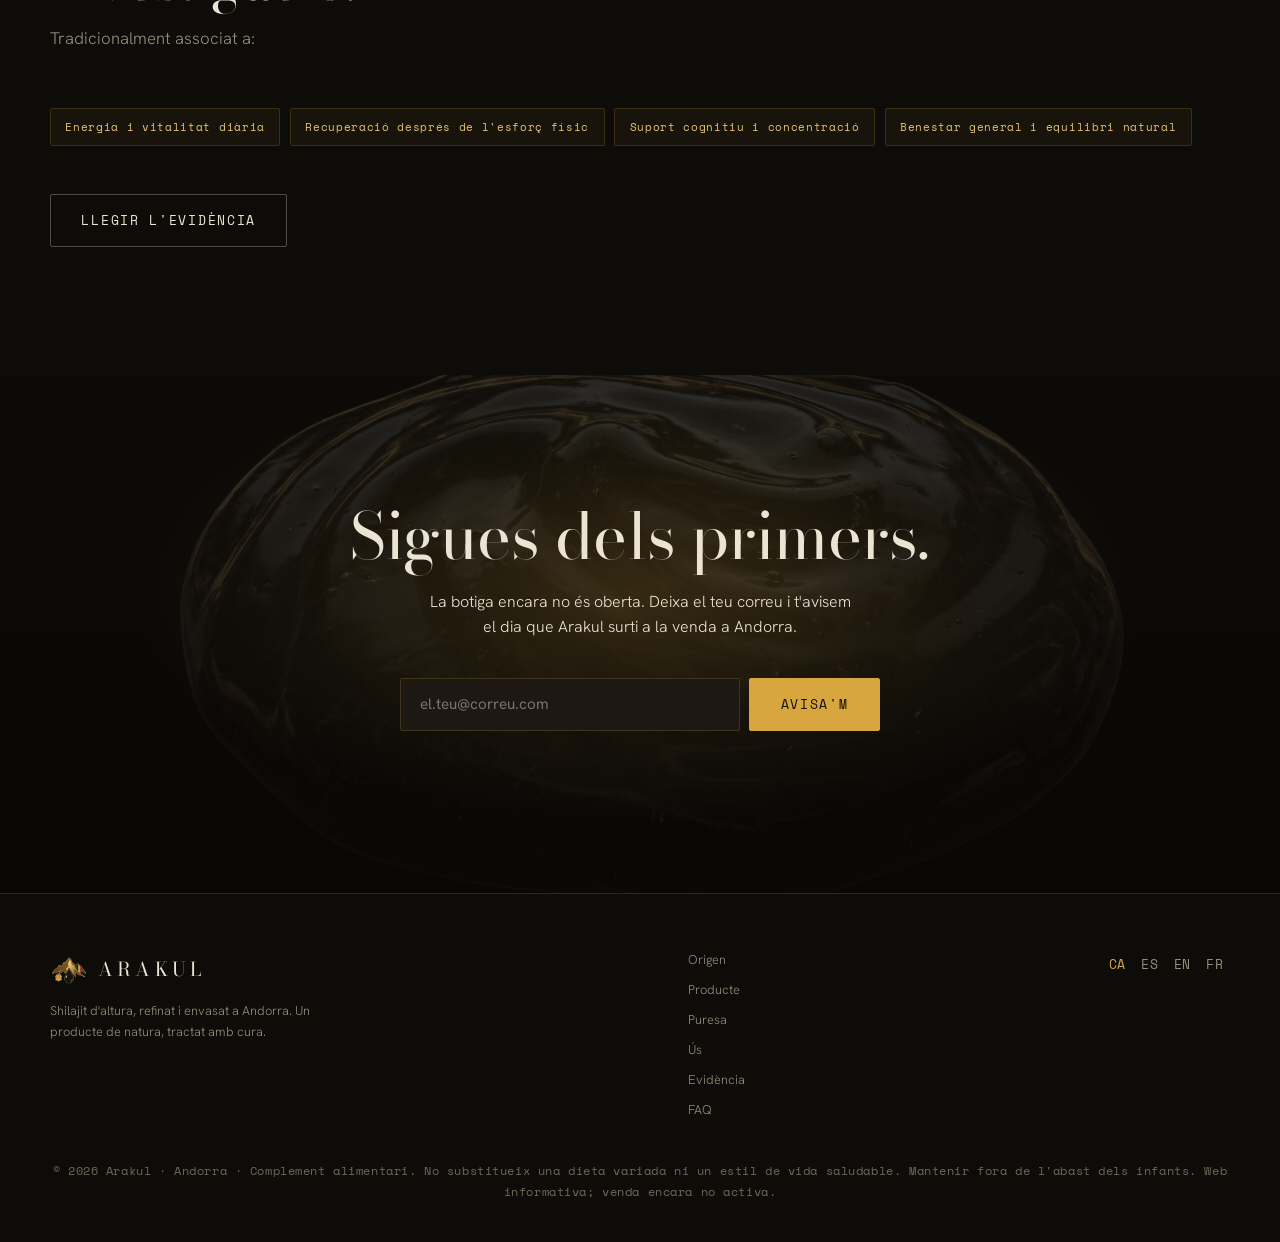
==== commit 78aba68b: "Point canonical URLs, sitemap, robots.txt and CNAME to aarakul.com Co-Authored-By: Claude Sonnet 5 <" ====
--- a/index.html
+++ b/index.html
@@ -8,13 +8,13 @@
 <meta name="description" content="Compra shilajit pur d'altura a Andorra: resina de l'Himàlaia, refinada i envasada localment. Ric en àcid fúlvic i +70 minerals traça, sense additius ni sucres.">
 <meta name="robots" content="index, follow">
 <meta name="theme-color" content="#0E0C09">
-<link rel="canonical" href="https://orderoca.com/">
+<link rel="canonical" href="https://aarakul.com/">
 <meta property="og:type" content="website">
 <meta property="og:site_name" content="Arakul">
 <meta property="og:title" content="ARAKUL — Comprar shilajit pur de l'Himàlaia, refinat a Andorra">
 <meta property="og:description" content="Compra shilajit pur d'altura a Andorra: resina de muntanya negra com l'obsidiana que en aigua tèbia es torna or. Ric en àcid fúlvic i +70 minerals traça, sense additius ni sucres.">
 <meta property="og:image" content="https://goorum04.github.io/shilajit-web/assets/brand-social.jpg">
-<meta property="og:url" content="https://orderoca.com/">
+<meta property="og:url" content="https://aarakul.com/">
 <meta property="og:locale" content="ca_AD">
 <meta name="twitter:card" content="summary_large_image">
 <meta name="twitter:title" content="ARAKUL — Comprar shilajit pur de l'Himàlaia">
@@ -25,7 +25,7 @@
   "@context": "https://schema.org",
   "@type": "Organization",
   "name": "Arakul",
-  "url": "https://orderoca.com/",
+  "url": "https://aarakul.com/",
   "logo": "https://d8j0ntlcm91z4.cloudfront.net/user_3CrRWyLJlKarEWqwmRMbcLE2UCZ/hf_20260721_111021_7c1b82bf-3aa8-4f64-a147-4c84e7a0ca71.png",
   "description": "Marca de shilajit d'altura, refinat i envasat a Andorra, procedent de l'Himàlaia.",
   "areaServed": "AD",
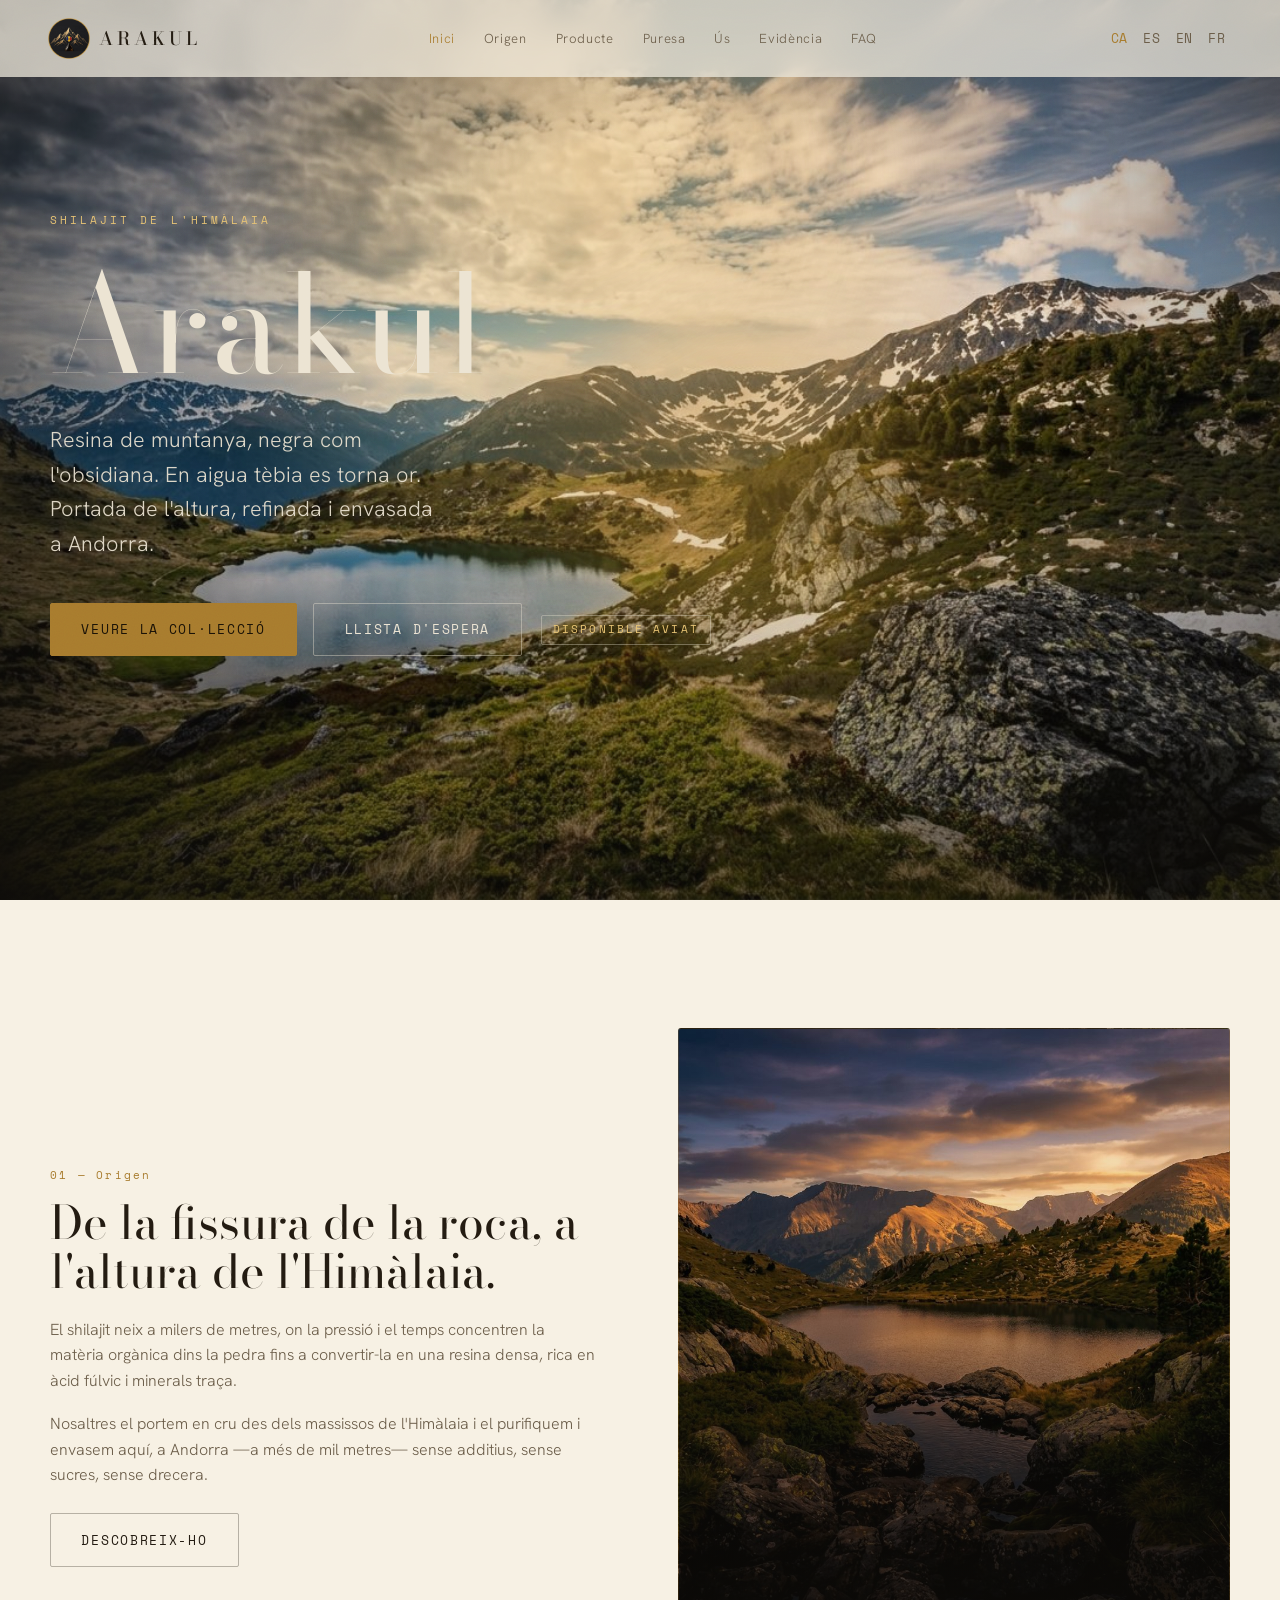
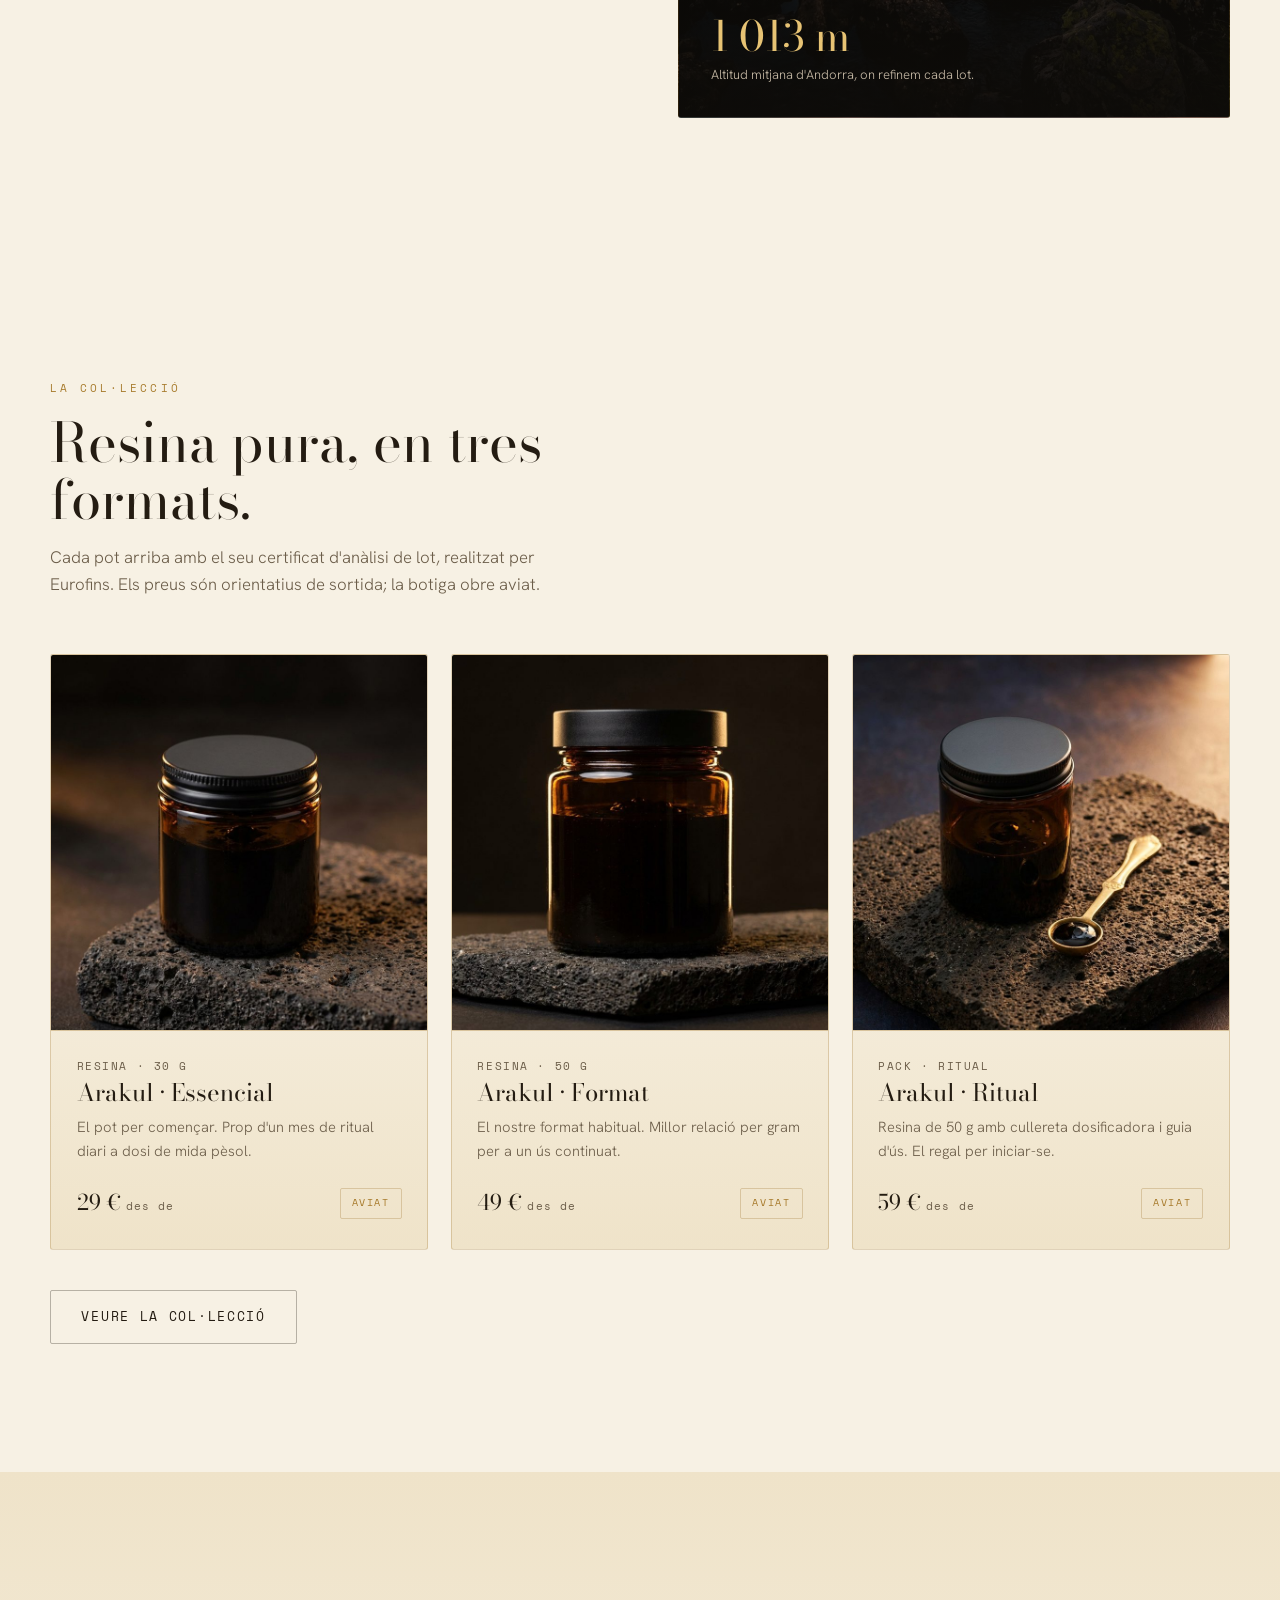
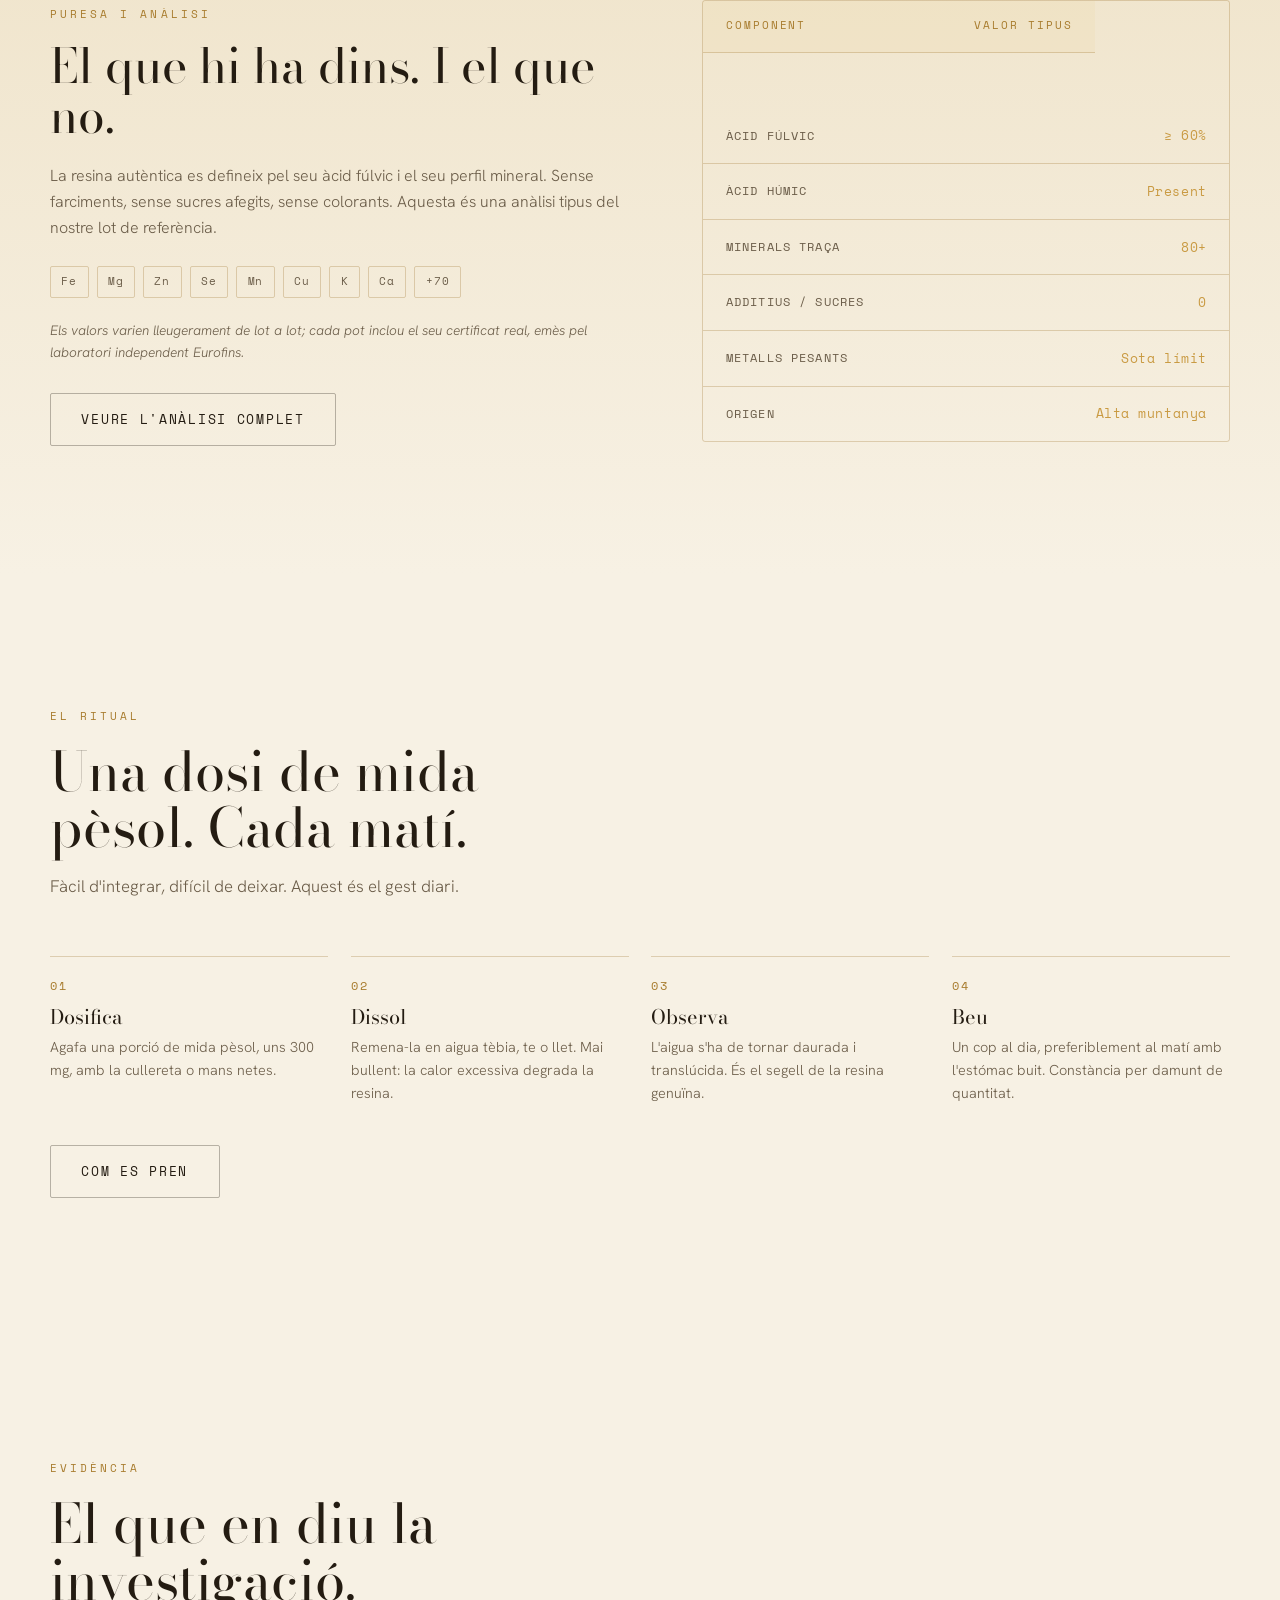
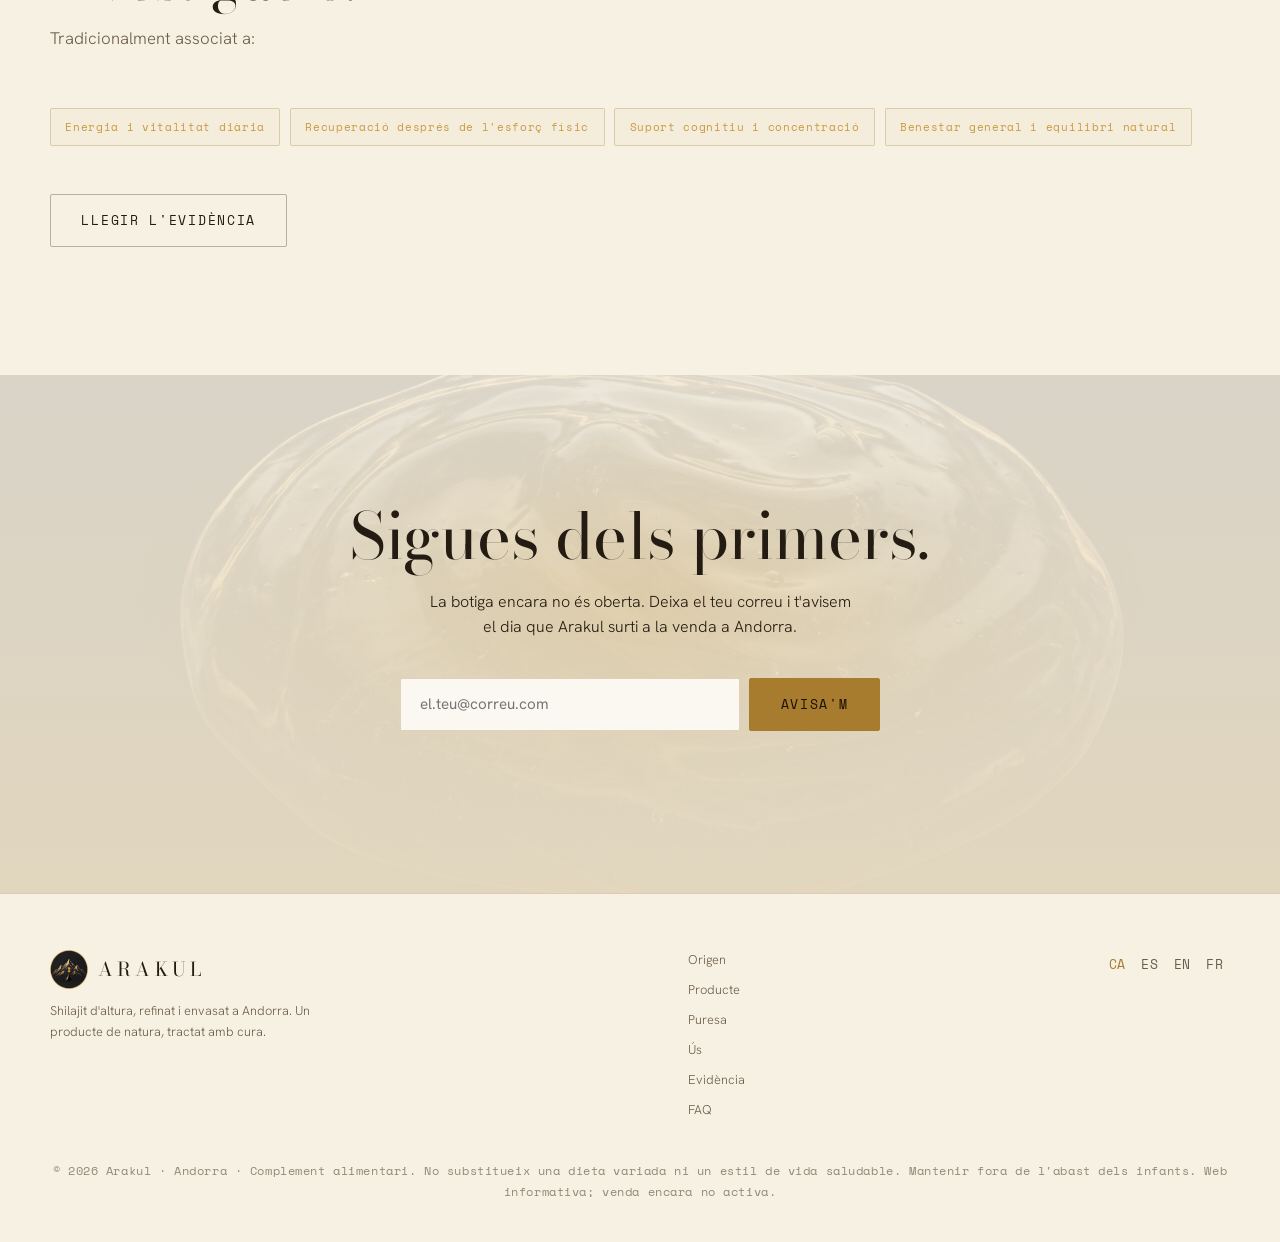
==== commit 8ae015b1: "Lighten theme, new emblem logo, lower prices by 10 euros - Flip the dark obsidian palette to a warm " ====
--- a/index.html
+++ b/index.html
@@ -113,7 +113,7 @@
           <h3 data-i="p1name">Arakul · Essencial</h3>
           <p class="desc" data-i="p1desc">El pot per començar. Prop d'un mes de ritual diari a dosi de mida pèsol.</p>
           <div class="foot">
-            <div class="price">39 € <small data-i="pfrom">des de</small></div>
+            <div class="price">29 € <small data-i="pfrom">des de</small></div>
             <span class="badge" data-i="pbadge">Aviat</span>
           </div>
         </div>
@@ -125,7 +125,7 @@
           <h3 data-i="p2name">Arakul · Format</h3>
           <p class="desc" data-i="p2desc">El nostre format habitual. Millor relació per gram per a un ús continuat.</p>
           <div class="foot">
-            <div class="price">59 € <small data-i="pfrom2">des de</small></div>
+            <div class="price">49 € <small data-i="pfrom2">des de</small></div>
             <span class="badge" data-i="pbadge2">Aviat</span>
           </div>
         </div>
@@ -137,7 +137,7 @@
           <h3 data-i="p3name">Arakul · Ritual</h3>
           <p class="desc" data-i="p3desc">Resina de 50 g amb cullereta dosificadora i guia d'ús. El regal per iniciar-se.</p>
           <div class="foot">
-            <div class="price">69 € <small data-i="pfrom3">des de</small></div>
+            <div class="price">59 € <small data-i="pfrom3">des de</small></div>
             <span class="badge" data-i="pbadge3">Aviat</span>
           </div>
         </div>
--- a/css/style.css
+++ b/css/style.css
@@ -1,13 +1,13 @@
 :root{
-  --obsidian:#0E0C09;
-  --resin:#171310;
-  --panel:#1E1813;
-  --gold:#D7A63F;
-  --gold-soft:#E7C374;
+  --obsidian:#F7F1E4;
+  --resin:#EFE3C9;
+  --panel:#FBF8F1;
+  --gold:#A87C2E;
+  --gold-soft:#C99A42;
   --mineral:#7E8A78;
-  --parchment:#ECE4D3;
-  --stone:#968D7C;
-  --line:rgba(215,166,63,.18);
+  --parchment:#241C12;
+  --stone:#6B5D49;
+  --line:rgba(154,112,40,.28);
   --maxw:1180px;
 }
 *{box-sizing:border-box;margin:0;padding:0}
@@ -41,9 +41,9 @@
 header{position:fixed;top:0;left:0;right:0;z-index:100;
   display:flex;align-items:center;justify-content:space-between;
   padding:1.1rem clamp(1.4rem,5vw,3rem);
-  background:linear-gradient(180deg,rgba(14,12,9,.65),transparent);
+  background:rgba(247,241,228,.72);backdrop-filter:blur(12px);
   transition:background .4s,backdrop-filter .4s,box-shadow .4s;}
-header.scrolled{background:rgba(14,12,9,.82);backdrop-filter:blur(14px);box-shadow:0 1px 0 var(--line)}
+header.scrolled{background:rgba(247,241,228,.92);backdrop-filter:blur(14px);box-shadow:0 1px 0 var(--line)}
 .brand{font-family:"Bodoni Moda",serif;font-size:1.15rem;letter-spacing:.22em;font-weight:500;display:flex;align-items:center;gap:.6rem;position:relative;z-index:2}
 .brand img{width:2.6rem;height:2.6rem;display:block}
 .brand span{color:var(--gold)}
@@ -81,27 +81,30 @@
   box-shadow:0 0 90px 20px rgba(215,166,63,.35),inset -8px -10px 24px rgba(0,0,0,.7),inset 6px 6px 18px rgba(231,195,116,.25);
   animation:pulse 7s ease-in-out infinite;}
 .hero-vignette{position:absolute;inset:0;z-index:1;
-  background:radial-gradient(ellipse at 55% 40%,transparent 30%,rgba(14,12,9,.55) 72%,var(--obsidian) 100%);}
+  background:radial-gradient(ellipse at 55% 40%,transparent 30%,rgba(14,12,9,.55) 72%,#0E0C09 100%);}
 @keyframes drift{0%{transform:translate(-50%,-50%) scale(1)}100%{transform:translate(-46%,-54%) scale(1.12)}}
 @keyframes drift2{0%{transform:translate(-50%,-50%) scale(1.05)}100%{transform:translate(-56%,-46%) scale(.92)}}
 @keyframes pulse{0%,100%{transform:translate(-50%,-50%) scale(1);filter:brightness(1)}50%{transform:translate(-50%,-52%) scale(1.05);filter:brightness(1.15)}}
 
 .hero-content{position:relative;z-index:2;max-width:var(--maxw);margin:0 auto;width:100%}
-.hero .eyebrow{display:block;margin-bottom:1.5rem}
-.hero h1{font-size:clamp(3.4rem,11vw,8.5rem);letter-spacing:.01em}
+.hero .eyebrow{display:block;margin-bottom:1.5rem;color:#E7C374}
+.hero h1{font-size:clamp(3.4rem,11vw,8.5rem);letter-spacing:.01em;color:#ECE4D3}
 .hero h1.page-title{font-size:clamp(2.6rem,7vw,5rem)}
-.hero h1 .of{font-style:italic;font-weight:400;color:var(--gold-soft)}
-.hero-tag{font-size:clamp(1.05rem,2vw,1.35rem);max-width:33ch;margin:1.8rem 0 2.6rem;color:var(--parchment);opacity:.92;font-weight:300}
+.hero h1 .of{font-style:italic;font-weight:400;color:#E7C374}
+.hero-tag{font-size:clamp(1.05rem,2vw,1.35rem);max-width:33ch;margin:1.8rem 0 2.6rem;color:#ECE4D3;opacity:.92;font-weight:300}
 .hero-actions{display:flex;gap:1rem;flex-wrap:wrap;align-items:center}
 .btn{display:inline-flex;align-items:center;gap:.6rem;padding:.95rem 1.9rem;border-radius:2px;
   font-size:.82rem;letter-spacing:.13em;text-transform:uppercase;font-weight:500;cursor:pointer;
   transition:transform .25s,background .25s,color .25s,border-color .25s;font-family:"Space Mono",monospace;}
 .btn-gold{background:var(--gold);color:#1a1206;border:1px solid var(--gold)}
 .btn-gold:hover{background:var(--gold-soft);transform:translateY(-2px)}
-.btn-ghost{background:transparent;color:var(--parchment);border:1px solid rgba(236,228,211,.3)}
+.btn-ghost{background:transparent;color:var(--parchment);border:1px solid rgba(36,28,18,.3)}
 .btn-ghost:hover{border-color:var(--gold);color:var(--gold)}
+.hero .btn-ghost{color:#ECE4D3;border:1px solid rgba(236,228,211,.4)}
+.hero .btn-ghost:hover{border-color:#E7C374;color:#E7C374}
 .soon{display:inline-block;margin-left:.2rem;font-family:"Space Mono",monospace;font-size:.66rem;letter-spacing:.2em;
   color:var(--gold);border:1px solid var(--line);border-radius:2px;padding:.35rem .7rem;text-transform:uppercase}
+.hero .soon{color:#E7C374;border-color:rgba(236,228,211,.35)}
 
 /* ---------- GENERIC SECTION HEADS ---------- */
 .head{max-width:56ch;margin-bottom:3.5rem}
@@ -130,8 +133,8 @@
   background:linear-gradient(160deg,#171310,#0d0b08);display:flex;flex-direction:column;justify-content:flex-end;padding:2rem}
 .altcard .scrim{position:absolute;inset:0;background:linear-gradient(0deg,rgba(14,12,9,.92) 0%,rgba(14,12,9,.55) 38%,rgba(14,12,9,.05) 70%);}
 .altcard .meta{position:relative;z-index:2}
-.altcard .meta .big{font-family:"Bodoni Moda",serif;font-size:2.6rem;color:var(--gold-soft);line-height:1}
-.altcard .meta .lbl{color:var(--stone);font-size:.82rem;margin-top:.4rem}
+.altcard .meta .big{font-family:"Bodoni Moda",serif;font-size:2.6rem;color:#E7C374;line-height:1}
+.altcard .meta .lbl{color:#C9BCA8;font-size:.82rem;margin-top:.4rem}
 
 /* ---------- CATALOG ---------- */
 .catalog-grid{display:grid;grid-template-columns:repeat(3,1fr);gap:1.4rem;margin-top:1rem}
@@ -139,7 +142,7 @@
   padding:0 0 1.8rem;overflow:hidden;transition:transform .35s,border-color .35s;display:flex;flex-direction:column}
 .prod:hover{transform:translateY(-4px);border-color:rgba(215,166,63,.4)}
 .prod .vis{aspect-ratio:1/1;position:relative;overflow:hidden;border-bottom:1px solid var(--line);
-  background:radial-gradient(circle at 50% 120%,rgba(215,166,63,.22),transparent 60%),#100d0a}
+  background:radial-gradient(circle at 50% 120%,rgba(215,166,63,.22),transparent 60%),#EFE3C9}
 .prod .body{padding:1.6rem 1.6rem 0}
 .prod .fmt{color:var(--stone)}
 .prod h3{font-size:1.5rem;margin:.35rem 0 .6rem}
@@ -194,11 +197,11 @@
   border:1px solid var(--line);border-radius:2px;padding:.55rem .9rem;background:rgba(215,166,63,.05)}
 
 /* ---------- WAITLIST ---------- */
-.wl{position:relative;overflow:hidden;background:linear-gradient(180deg,var(--obsidian),#0a0806);text-align:center}
+.wl{position:relative;overflow:hidden;background:linear-gradient(180deg,var(--obsidian),#EFE3C9);text-align:center}
 .wl::before{content:"";position:absolute;inset:0;z-index:0;pointer-events:none;
   background:
     radial-gradient(ellipse 55% 62% at 50% 42%,rgba(215,166,63,.20),rgba(215,166,63,.05) 45%,transparent 72%),
-    linear-gradient(180deg,rgba(14,12,9,.82),rgba(10,8,6,.93)),
+    linear-gradient(180deg,rgba(247,241,228,.88),rgba(239,227,201,.94)),
     url("../assets/resin-macro.jpg");
   background-size:cover;background-position:center;}
 .wl .wrap{position:relative;z-index:1}
@@ -230,11 +233,11 @@
   nav.links{display:none}
   nav.links.open{
     display:flex;flex-direction:column;gap:0;align-items:stretch;
-    position:fixed;top:0;left:0;right:0;z-index:1;
+    position:fixed;top:0;left:0;right:0;height:100vh;z-index:1;
     padding:6rem clamp(1.4rem,5vw,3rem) 2rem;
-    background:rgba(14,12,9,.97);backdrop-filter:blur(14px);
+    background:var(--obsidian);backdrop-filter:blur(14px);
     border-bottom:1px solid var(--line);
-    max-height:100vh;overflow-y:auto;
+    overflow-y:auto;
   }
   nav.links.open a{padding:1rem 0;border-bottom:1px solid var(--line);font-size:1.05rem}
   .navtoggle{display:block}
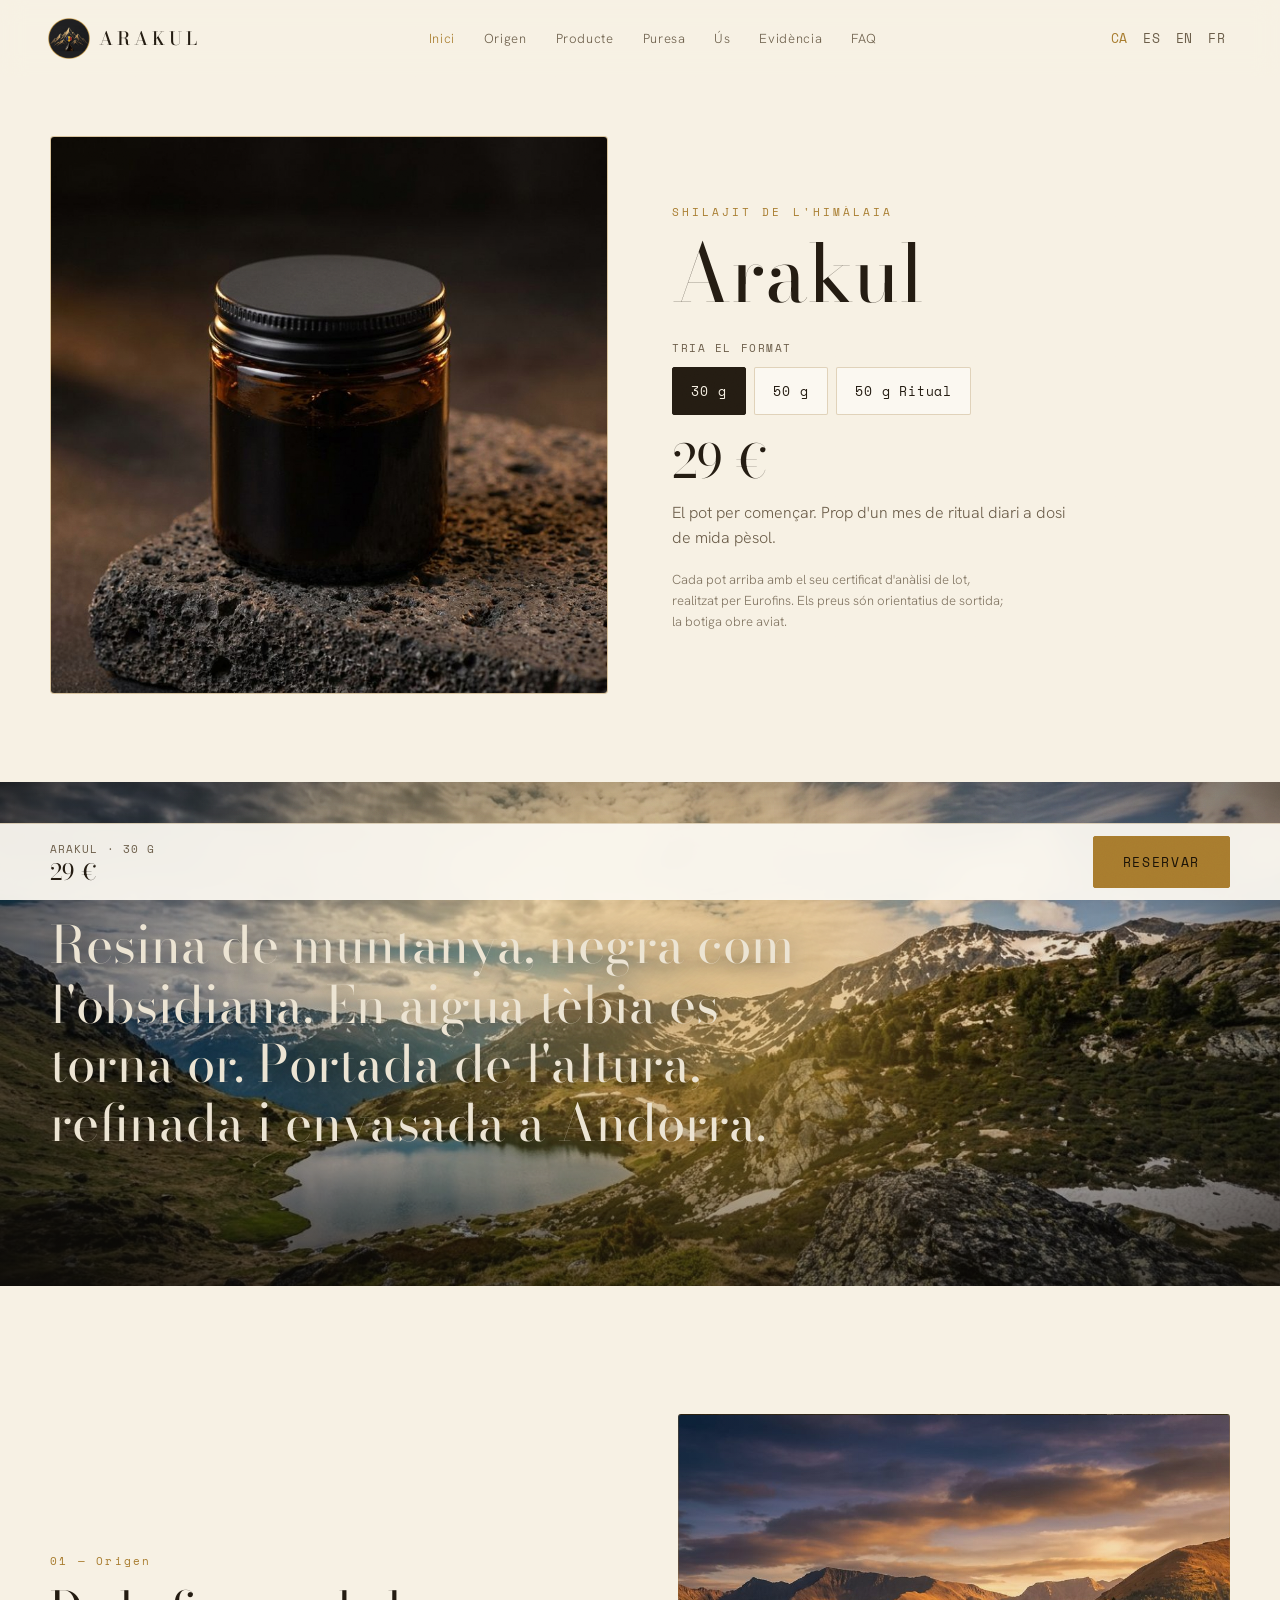
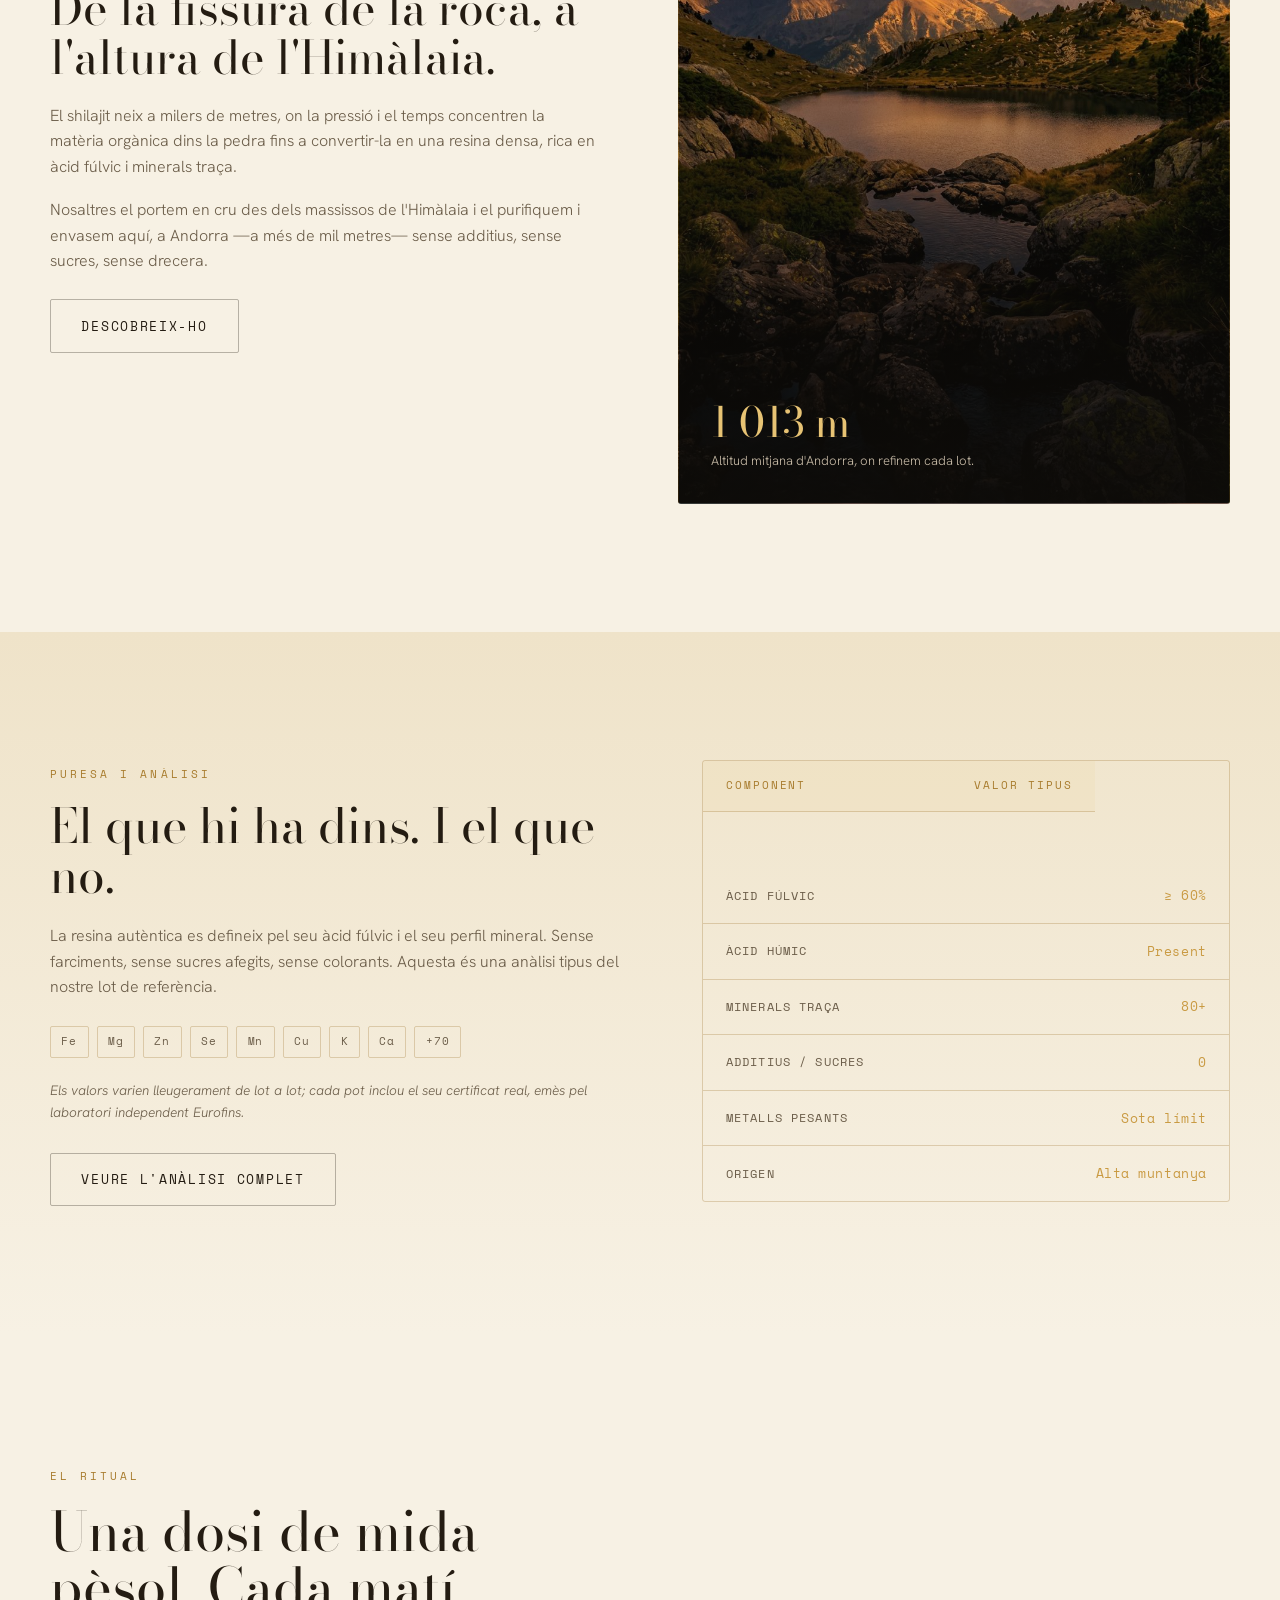
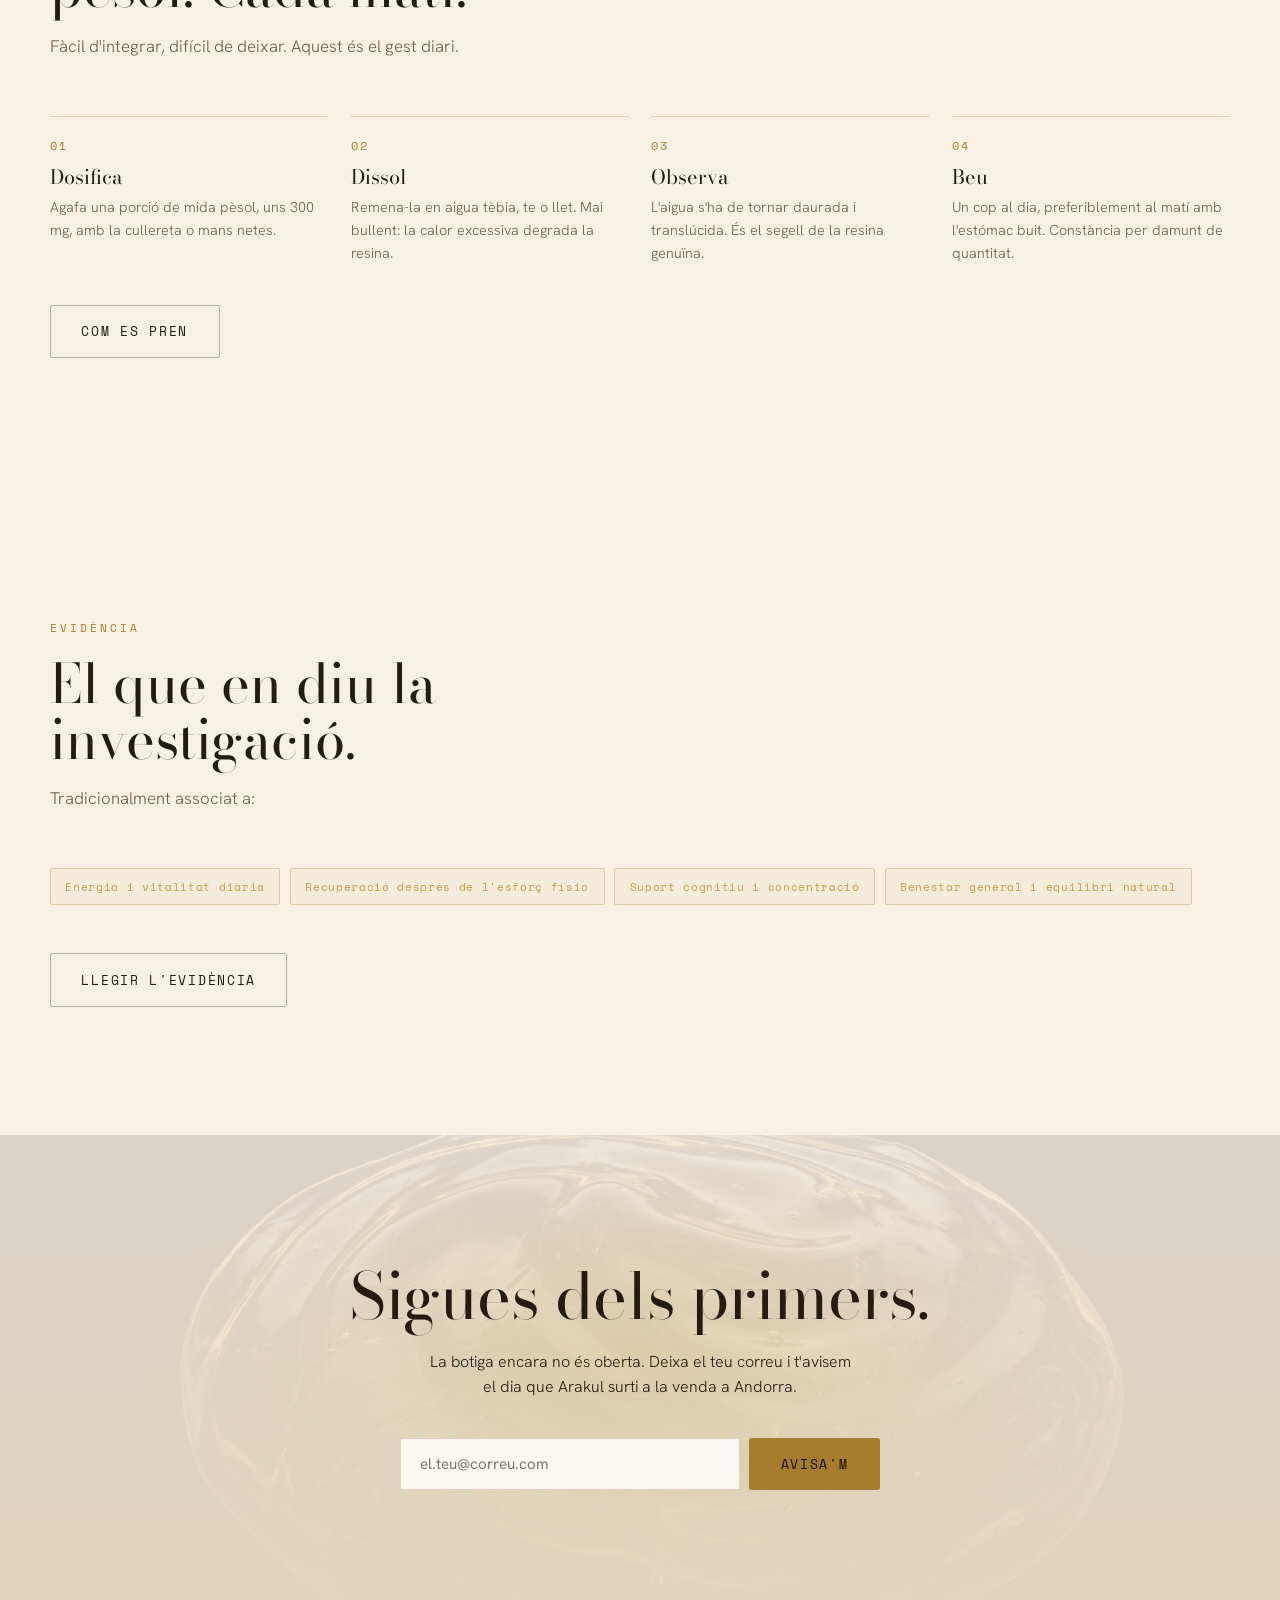
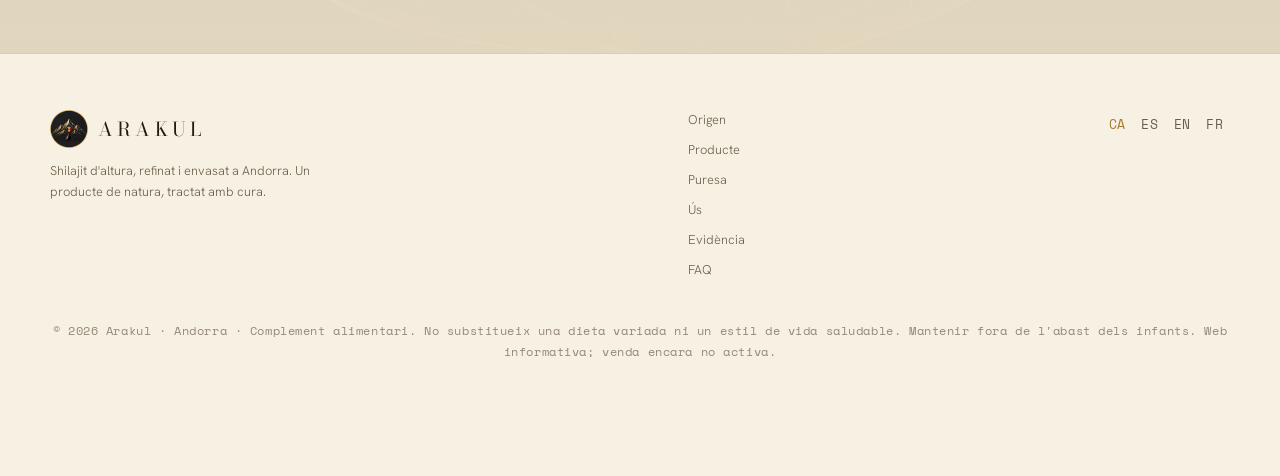
==== commit 3887a751: "Put buying first: single product with size selector and fixed buy bar The home page opened on a full" ====
--- a/index.html
+++ b/index.html
@@ -59,19 +59,32 @@
   <button class="navtoggle" id="navToggle" aria-label="Menú" aria-expanded="false">☰</button>
 </header>
 
-<!-- HERO -->
-<section class="hero" id="top" style="background-image:url('assets/hero-andorra-enhanced.jpg')">
+<!-- COMPRA -->
+<section class="buy" id="comprar">
+  <div class="wrap buy-grid">
+    <div class="buy-vis"><img id="buyImg" src="assets/product-30g.jpg" alt="" data-alt-i="p1alt"></div>
+    <div class="buy-info">
+      <span class="eyebrow" data-i="heroEy">Shilajit de l'Himàlaia</span>
+      <h1 class="buy-title">Arakul</h1>
+      <div class="buy-pick mono" data-i="buyPick">Tria el format</div>
+      <div class="opts">
+        <button type="button" class="opt active" aria-pressed="true" data-v="30g" data-price="29 €" data-img="assets/product-30g.jpg" data-desc="p1desc" data-alt="p1alt">30 g</button>
+        <button type="button" class="opt" aria-pressed="false" data-v="50g" data-price="49 €" data-img="assets/product-50g.jpg" data-desc="p2desc" data-alt="p2alt">50 g</button>
+        <button type="button" class="opt" aria-pressed="false" data-v="50g-ritual" data-price="59 €" data-img="assets/product-ritual.jpg" data-desc="p3desc" data-alt="p3alt">50 g <span data-i="optRitual">Ritual</span></button>
+      </div>
+      <div class="buy-price" id="buyPrice">29 €</div>
+      <p class="buy-desc" id="buyDesc" data-i="p1desc">El pot per començar. Prop d'un mes de ritual diari a dosi de mida pèsol.</p>
+      <p class="buy-note" data-i="cSub">Cada pot arriba amb el seu certificat d'anàlisi de lot, realitzat per Eurofins. Els preus són orientatius de sortida; la botiga obre aviat.</p>
+    </div>
+  </div>
+</section>
+
+<!-- MARCA -->
+<section class="hero" style="background-image:url('assets/hero-andorra-enhanced.jpg')">
   <div class="bloom"></div>
   <div class="hero-vignette"></div>
   <div class="hero-content">
-    <span class="eyebrow" data-i="heroEy">Shilajit de l'Himàlaia</span>
-    <h1>Arakul</h1>
-    <p class="hero-tag" data-i="heroTag">Resina de muntanya, negra com l'obsidiana. En aigua tèbia es torna or. Portada de l'altura, refinada i envasada a Andorra.</p>
-    <div class="hero-actions">
-      <a href="producto.html" class="btn btn-gold" data-i="heroCta1">Veure la col·lecció</a>
-      <a href="#llista" class="btn btn-ghost" data-i="heroCta2">Llista d'espera</a>
-      <span class="soon" data-i="heroSoon">Disponible aviat</span>
-    </div>
+    <h2 class="hero-statement" data-i="heroTag">Resina de muntanya, negra com l'obsidiana. En aigua tèbia es torna or. Portada de l'altura, refinada i envasada a Andorra.</h2>
   </div>
 </section>
 
@@ -94,56 +107,6 @@
         </div>
       </div>
     </div>
-  </div>
-</section>
-
-<!-- PRODUCTE (preview) -->
-<section id="producte-preview">
-  <div class="wrap">
-    <div class="head reveal">
-      <span class="eyebrow" data-i="cEy">La col·lecció</span>
-      <h2 data-i="cTitle">Resina pura, en tres formats.</h2>
-      <p data-i="cSub">Cada pot arriba amb el seu certificat d'anàlisi de lot, realitzat per Eurofins. Els preus són orientatius de sortida; la botiga obre aviat.</p>
-    </div>
-    <div class="catalog-grid">
-      <article class="prod reveal">
-        <div class="vis"><img src="assets/product-30g.jpg" alt="" data-alt-i="p1alt" loading="lazy" style="width:100%;height:100%;object-fit:cover;display:block"></div>
-        <div class="body">
-          <div class="fmt mono" data-i="p1fmt">Resina · 30 g</div>
-          <h3 data-i="p1name">Arakul · Essencial</h3>
-          <p class="desc" data-i="p1desc">El pot per començar. Prop d'un mes de ritual diari a dosi de mida pèsol.</p>
-          <div class="foot">
-            <div class="price">29 € <small data-i="pfrom">des de</small></div>
-            <span class="badge" data-i="pbadge">Aviat</span>
-          </div>
-        </div>
-      </article>
-      <article class="prod reveal">
-        <div class="vis"><img src="assets/product-50g.jpg" alt="" data-alt-i="p2alt" loading="lazy" style="width:100%;height:100%;object-fit:cover;display:block"></div>
-        <div class="body">
-          <div class="fmt mono" data-i="p2fmt">Resina · 50 g</div>
-          <h3 data-i="p2name">Arakul · Format</h3>
-          <p class="desc" data-i="p2desc">El nostre format habitual. Millor relació per gram per a un ús continuat.</p>
-          <div class="foot">
-            <div class="price">49 € <small data-i="pfrom2">des de</small></div>
-            <span class="badge" data-i="pbadge2">Aviat</span>
-          </div>
-        </div>
-      </article>
-      <article class="prod reveal">
-        <div class="vis"><img src="assets/product-ritual.jpg" alt="" data-alt-i="p3alt" loading="lazy" style="width:100%;height:100%;object-fit:cover;display:block"></div>
-        <div class="body">
-          <div class="fmt mono" data-i="p3fmt">Pack · Ritual</div>
-          <h3 data-i="p3name">Arakul · Ritual</h3>
-          <p class="desc" data-i="p3desc">Resina de 50 g amb cullereta dosificadora i guia d'ús. El regal per iniciar-se.</p>
-          <div class="foot">
-            <div class="price">59 € <small data-i="pfrom3">des de</small></div>
-            <span class="badge" data-i="pbadge3">Aviat</span>
-          </div>
-        </div>
-      </article>
-    </div>
-    <p style="margin-top:2.5rem"><a href="producto.html" class="btn btn-ghost" data-i="seeProd">Veure la col·lecció</a></p>
   </div>
 </section>
 
@@ -247,6 +210,17 @@
   <p class="foot-legal" data-i="fLegal">© 2026 Arakul · Andorra · Complement alimentari. No substitueix una dieta variada ni un estil de vida saludable. Mantenir fora de l'abast dels infants. Web informativa; venda encara no activa.</p>
 </footer>
 
+<!-- BARRA DE COMPRA FIXA -->
+<div class="buybar">
+  <div class="wrap">
+    <div class="bb-info">
+      <span class="bb-name">Arakul · <span id="bbFmt">30 g</span></span>
+      <span class="bb-price" id="bbPrice">29 €</span>
+    </div>
+    <a href="#llista" class="btn btn-gold" data-i="buyBtn">Reservar</a>
+  </div>
+</div>
+
 <script src="js/i18n.js"></script>
 <script src="js/main.js"></script>
 </body>
--- a/css/style.css
+++ b/css/style.css
@@ -62,9 +62,8 @@
 .navtoggle{display:none;background:none;border:none;color:var(--parchment);cursor:pointer;font-family:"Space Mono",monospace;font-size:1.4rem;line-height:1;padding:.2rem .3rem;letter-spacing:.15em;position:relative;z-index:2}
 
 /* ---------- HERO ---------- */
-.hero{position:relative;min-height:100vh;display:flex;align-items:center;
-  padding-top:6rem;overflow:hidden;background-size:cover;background-position:center 38%;background-repeat:no-repeat}
-.hero.small{min-height:56vh}
+.hero{position:relative;min-height:56vh;display:flex;align-items:center;
+  overflow:hidden;background-size:cover;background-position:center 38%;background-repeat:no-repeat}
 .bloom{position:absolute;inset:0;z-index:0;overflow:hidden}
 .bloom::before,.bloom::after{content:"";position:absolute;border-radius:50%;filter:blur(60px)}
 .bloom::before{
@@ -87,12 +86,7 @@
 @keyframes pulse{0%,100%{transform:translate(-50%,-50%) scale(1);filter:brightness(1)}50%{transform:translate(-50%,-52%) scale(1.05);filter:brightness(1.15)}}
 
 .hero-content{position:relative;z-index:2;max-width:var(--maxw);margin:0 auto;width:100%}
-.hero .eyebrow{display:block;margin-bottom:1.5rem;color:#E7C374}
-.hero h1{font-size:clamp(3.4rem,11vw,8.5rem);letter-spacing:.01em;color:#ECE4D3}
-.hero h1.page-title{font-size:clamp(2.6rem,7vw,5rem)}
-.hero h1 .of{font-style:italic;font-weight:400;color:#E7C374}
-.hero-tag{font-size:clamp(1.05rem,2vw,1.35rem);max-width:33ch;margin:1.8rem 0 2.6rem;color:#ECE4D3;opacity:.92;font-weight:300}
-.hero-actions{display:flex;gap:1rem;flex-wrap:wrap;align-items:center}
+.hero-statement{font-size:clamp(1.7rem,4.2vw,3.2rem);line-height:1.16;max-width:24ch;color:#ECE4D3;text-shadow:0 2px 26px rgba(14,12,9,.6)}
 .btn{display:inline-flex;align-items:center;gap:.6rem;padding:.95rem 1.9rem;border-radius:2px;
   font-size:.82rem;letter-spacing:.13em;text-transform:uppercase;font-weight:500;cursor:pointer;
   transition:transform .25s,background .25s,color .25s,border-color .25s;font-family:"Space Mono",monospace;}
@@ -100,11 +94,6 @@
 .btn-gold:hover{background:var(--gold-soft);transform:translateY(-2px)}
 .btn-ghost{background:transparent;color:var(--parchment);border:1px solid rgba(36,28,18,.3)}
 .btn-ghost:hover{border-color:var(--gold);color:var(--gold)}
-.hero .btn-ghost{color:#ECE4D3;border:1px solid rgba(236,228,211,.4)}
-.hero .btn-ghost:hover{border-color:#E7C374;color:#E7C374}
-.soon{display:inline-block;margin-left:.2rem;font-family:"Space Mono",monospace;font-size:.66rem;letter-spacing:.2em;
-  color:var(--gold);border:1px solid var(--line);border-radius:2px;padding:.35rem .7rem;text-transform:uppercase}
-.hero .soon{color:#E7C374;border-color:rgba(236,228,211,.35)}
 
 /* ---------- GENERIC SECTION HEADS ---------- */
 .head{max-width:56ch;margin-bottom:3.5rem}
@@ -136,22 +125,38 @@
 .altcard .meta .big{font-family:"Bodoni Moda",serif;font-size:2.6rem;color:#E7C374;line-height:1}
 .altcard .meta .lbl{color:#C9BCA8;font-size:.82rem;margin-top:.4rem}
 
-/* ---------- CATALOG ---------- */
-.catalog-grid{display:grid;grid-template-columns:repeat(3,1fr);gap:1.4rem;margin-top:1rem}
-.prod{border:1px solid var(--line);border-radius:3px;background:linear-gradient(180deg,var(--panel),var(--resin));
-  padding:0 0 1.8rem;overflow:hidden;transition:transform .35s,border-color .35s;display:flex;flex-direction:column}
-.prod:hover{transform:translateY(-4px);border-color:rgba(215,166,63,.4)}
-.prod .vis{aspect-ratio:1/1;position:relative;overflow:hidden;border-bottom:1px solid var(--line);
-  background:radial-gradient(circle at 50% 120%,rgba(215,166,63,.22),transparent 60%),#EFE3C9}
-.prod .body{padding:1.6rem 1.6rem 0}
-.prod .fmt{color:var(--stone)}
-.prod h3{font-size:1.5rem;margin:.35rem 0 .6rem}
-.prod .desc{color:var(--stone);font-size:.92rem;min-height:3.4em}
-.prod .foot{display:flex;align-items:center;justify-content:space-between;margin-top:1.3rem}
-.prod .price{font-family:"Bodoni Moda",serif;font-size:1.35rem;color:var(--parchment)}
-.prod .price small{color:var(--stone);font-size:.7rem;font-family:"Space Mono",monospace;letter-spacing:.1em}
-.badge{font-family:"Space Mono",monospace;font-size:.62rem;letter-spacing:.16em;text-transform:uppercase;
-  color:var(--gold);border:1px solid var(--line);padding:.4rem .7rem;border-radius:2px}
+/* ---------- BUY ---------- */
+.buy{padding-top:clamp(6.2rem,11vw,8.5rem);padding-bottom:clamp(3rem,7vw,5.5rem)}
+.crumb + .buy{padding-top:2rem}
+.buy-grid{display:grid;grid-template-columns:minmax(0,1fr) minmax(0,1fr);gap:clamp(1.8rem,5vw,4.5rem);align-items:center}
+.buy-vis{aspect-ratio:1/1;max-height:min(66vh,560px);border:1px solid var(--line);border-radius:4px;overflow:hidden;background:var(--resin)}
+.buy-vis img{width:100%;height:100%;object-fit:cover;display:block}
+.buy-title{font-size:clamp(2.8rem,6.5vw,5rem);margin:.5rem 0 1.5rem}
+.buy-pick{color:var(--stone);margin-bottom:.65rem}
+.opts{display:flex;flex-wrap:wrap;gap:.5rem}
+.opt{font-family:"Space Mono",monospace;font-size:.82rem;letter-spacing:.06em;padding:.8rem 1.15rem;cursor:pointer;
+  background:var(--panel);color:var(--parchment);border:1px solid var(--line);border-radius:2px;
+  transition:background .2s,color .2s,border-color .2s}
+.opt:hover{border-color:var(--gold)}
+.opt:focus-visible{outline:2px solid var(--gold);outline-offset:2px}
+.opt.active{background:var(--parchment);color:var(--obsidian);border-color:var(--parchment)}
+.buy-price{font-family:"Bodoni Moda",serif;font-size:clamp(2.1rem,4.5vw,2.9rem);line-height:1;margin:1.5rem 0 .9rem}
+.buy-desc{color:var(--stone);max-width:44ch;min-height:3.2em}
+.buy-note{color:var(--stone);font-size:.82rem;max-width:48ch;margin-top:1.1rem;opacity:.85}
+.prod-banner{padding-top:0}
+.prod-banner .page-banner{margin-bottom:0}
+
+.buybar{position:fixed;left:0;right:0;bottom:0;z-index:90;
+  padding:.75rem clamp(1.4rem,5vw,3rem) calc(.75rem + env(safe-area-inset-bottom));
+  background:rgba(251,248,241,.95);backdrop-filter:blur(14px);border-top:1px solid var(--line);
+  box-shadow:0 -8px 28px rgba(36,28,18,.08)}
+.buybar .wrap{display:flex;align-items:center;justify-content:space-between;gap:1rem}
+.bb-info{display:flex;flex-direction:column;gap:.15rem;min-width:0}
+.bb-name{font-family:"Space Mono",monospace;font-size:.68rem;letter-spacing:.1em;text-transform:uppercase;color:var(--stone);
+  white-space:nowrap;overflow:hidden;text-overflow:ellipsis}
+.bb-price{font-family:"Bodoni Moda",serif;font-size:1.4rem;line-height:1}
+.buybar .btn{flex-shrink:0;padding:.9rem 1.8rem}
+body:has(.buybar){padding-bottom:4.6rem}
 
 /* ---------- PURITY / LAB ---------- */
 .lab{background:linear-gradient(180deg,var(--resin),var(--obsidian))}
@@ -242,7 +247,9 @@
   nav.links.open a{padding:1rem 0;border-bottom:1px solid var(--line);font-size:1.05rem}
   .navtoggle{display:block}
   .split,.lab-grid{grid-template-columns:1fr}
-  .catalog-grid{grid-template-columns:1fr;max-width:420px;margin-inline:auto}
+  .buy-grid{grid-template-columns:1fr;gap:1.4rem}
+  .buy-vis{aspect-ratio:16/10;max-height:none}
+  .buy-title{margin-bottom:1.1rem}
   .ritual-grid{grid-template-columns:1fr 1fr}
   .science-grid{grid-template-columns:1fr 1fr}
   .altcard{aspect-ratio:16/10}
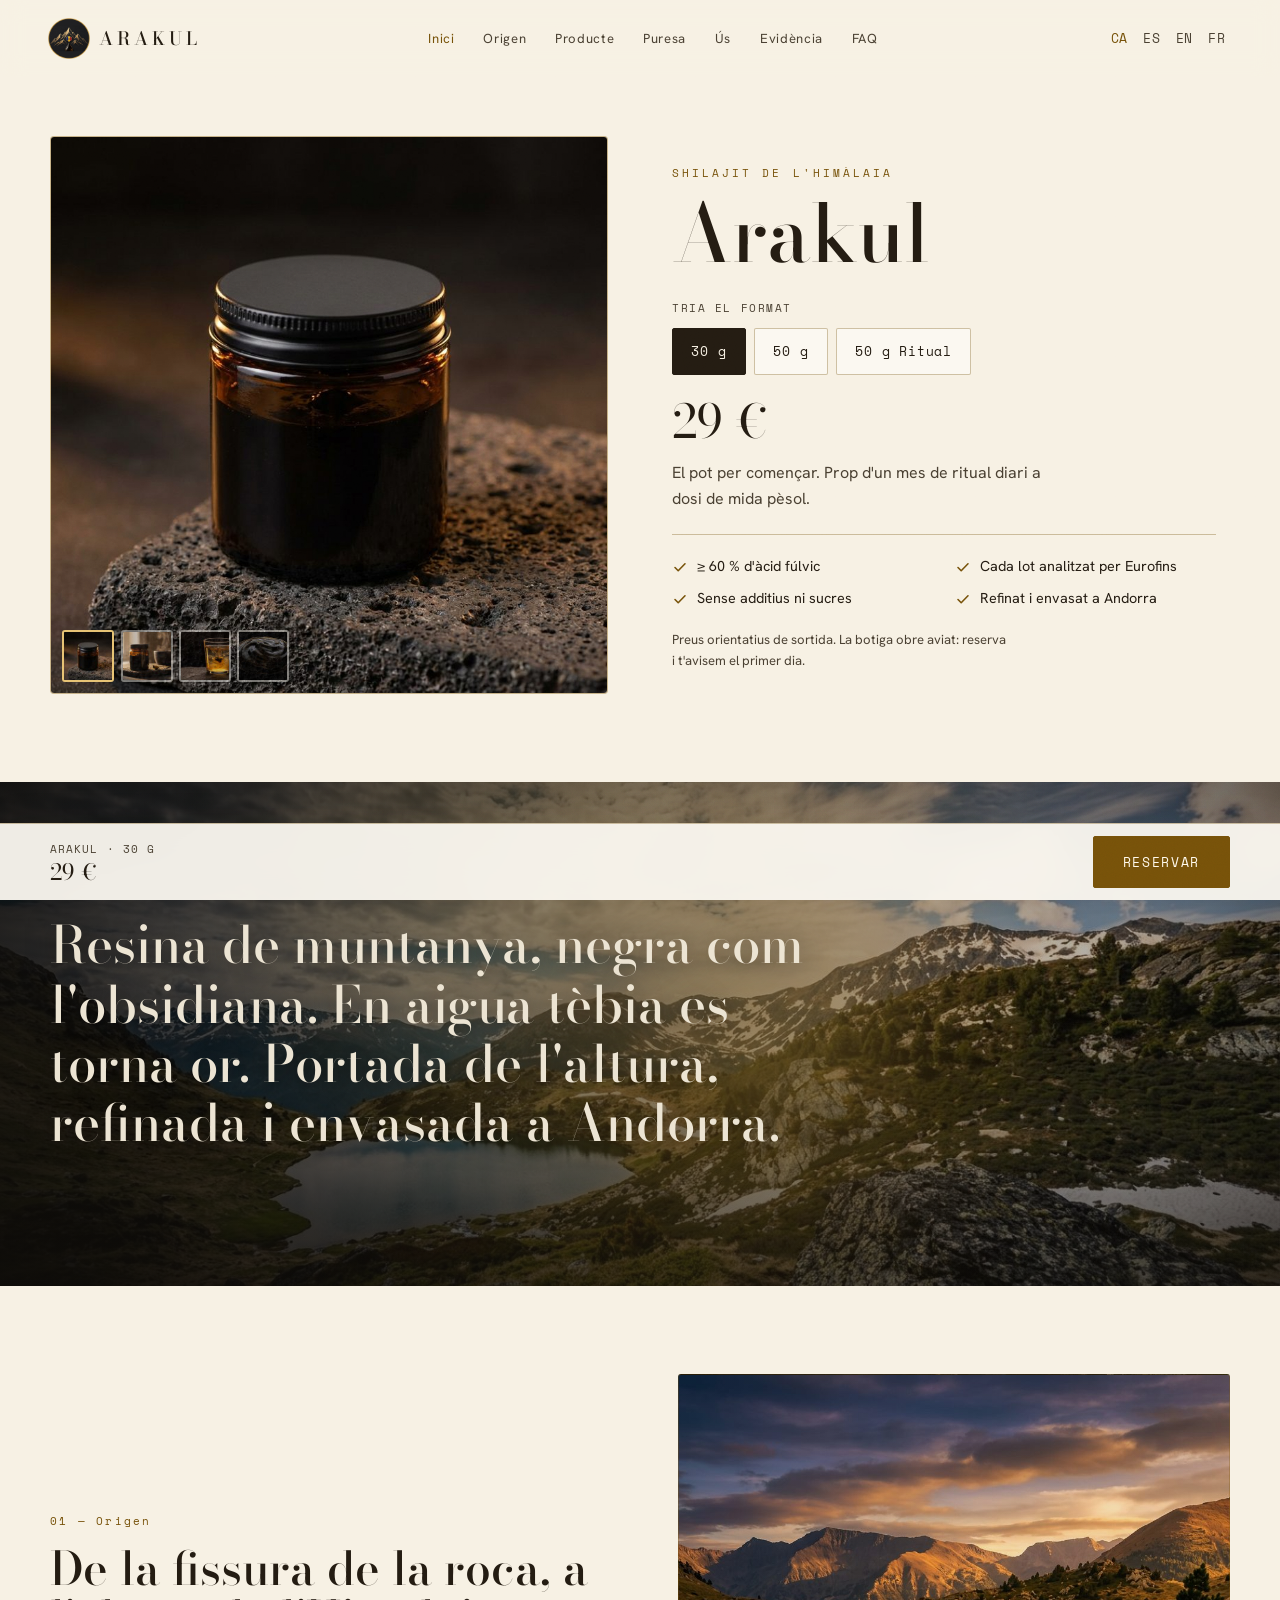
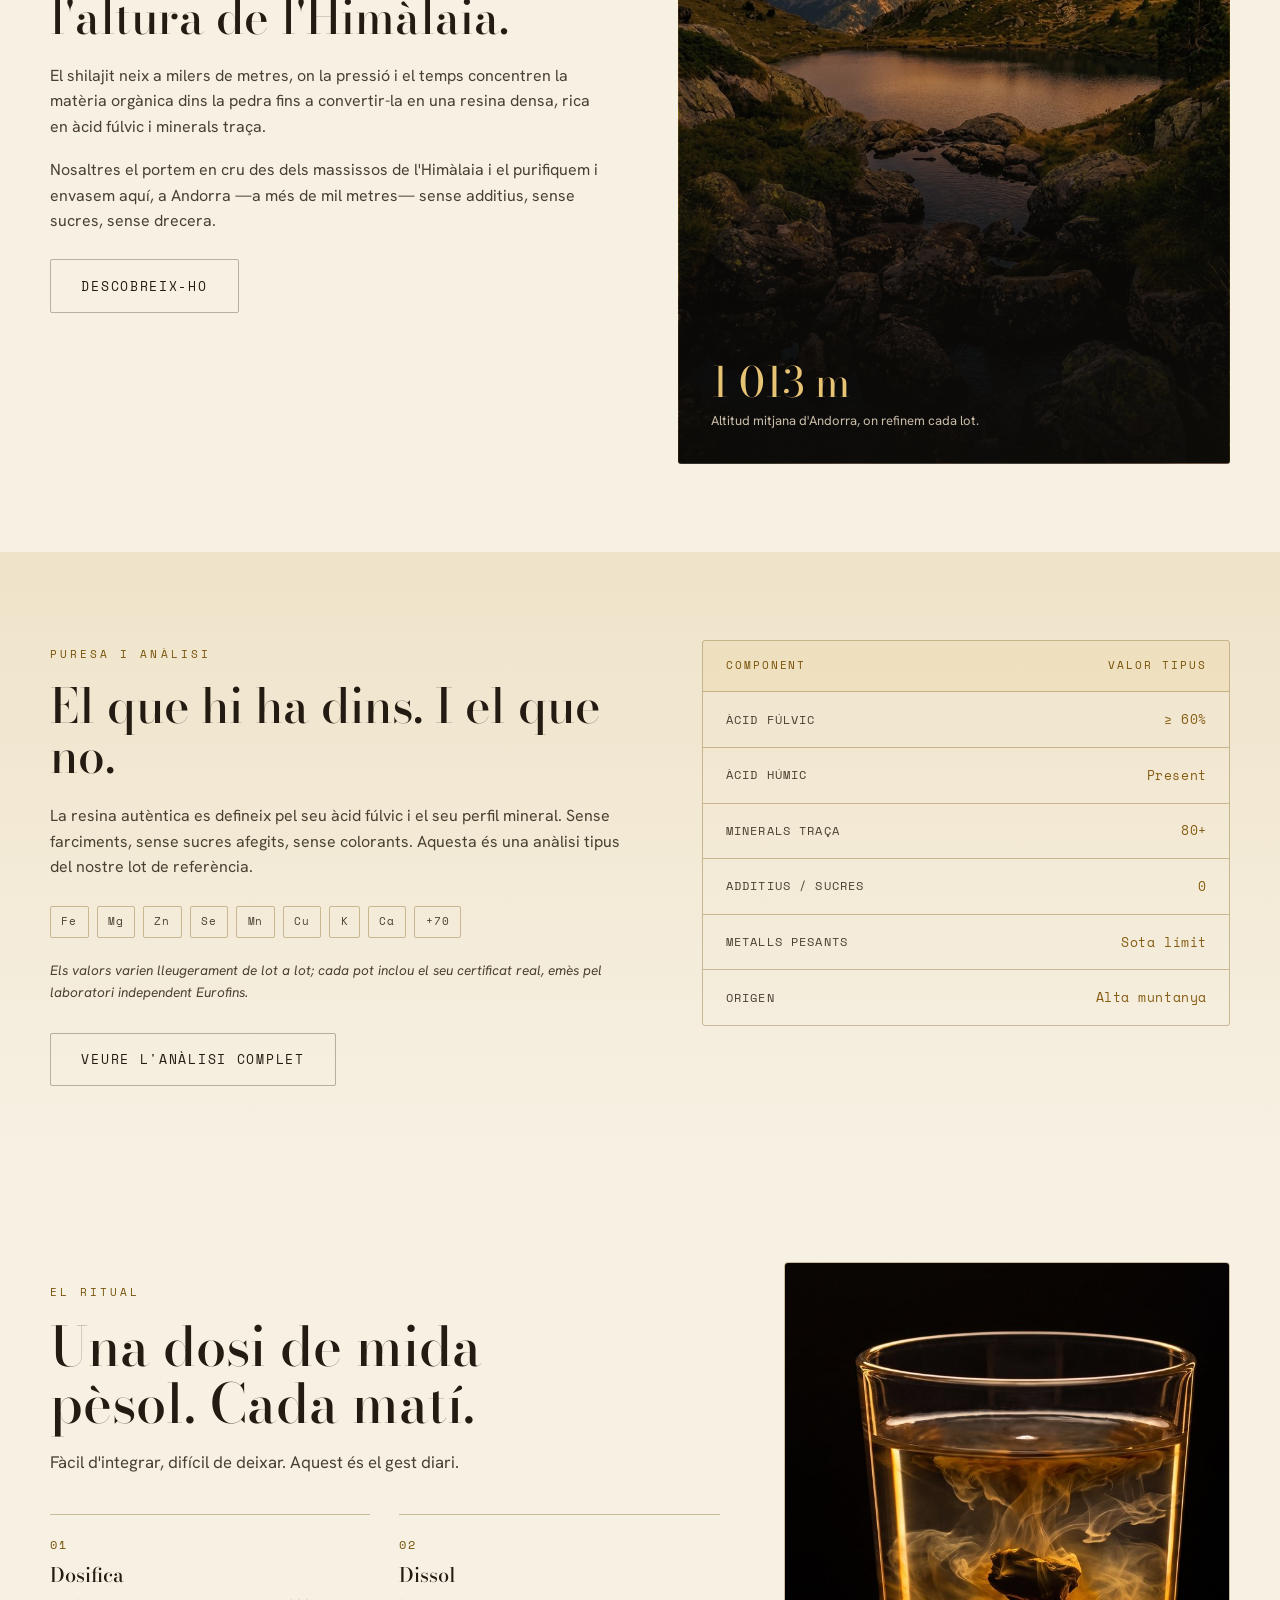
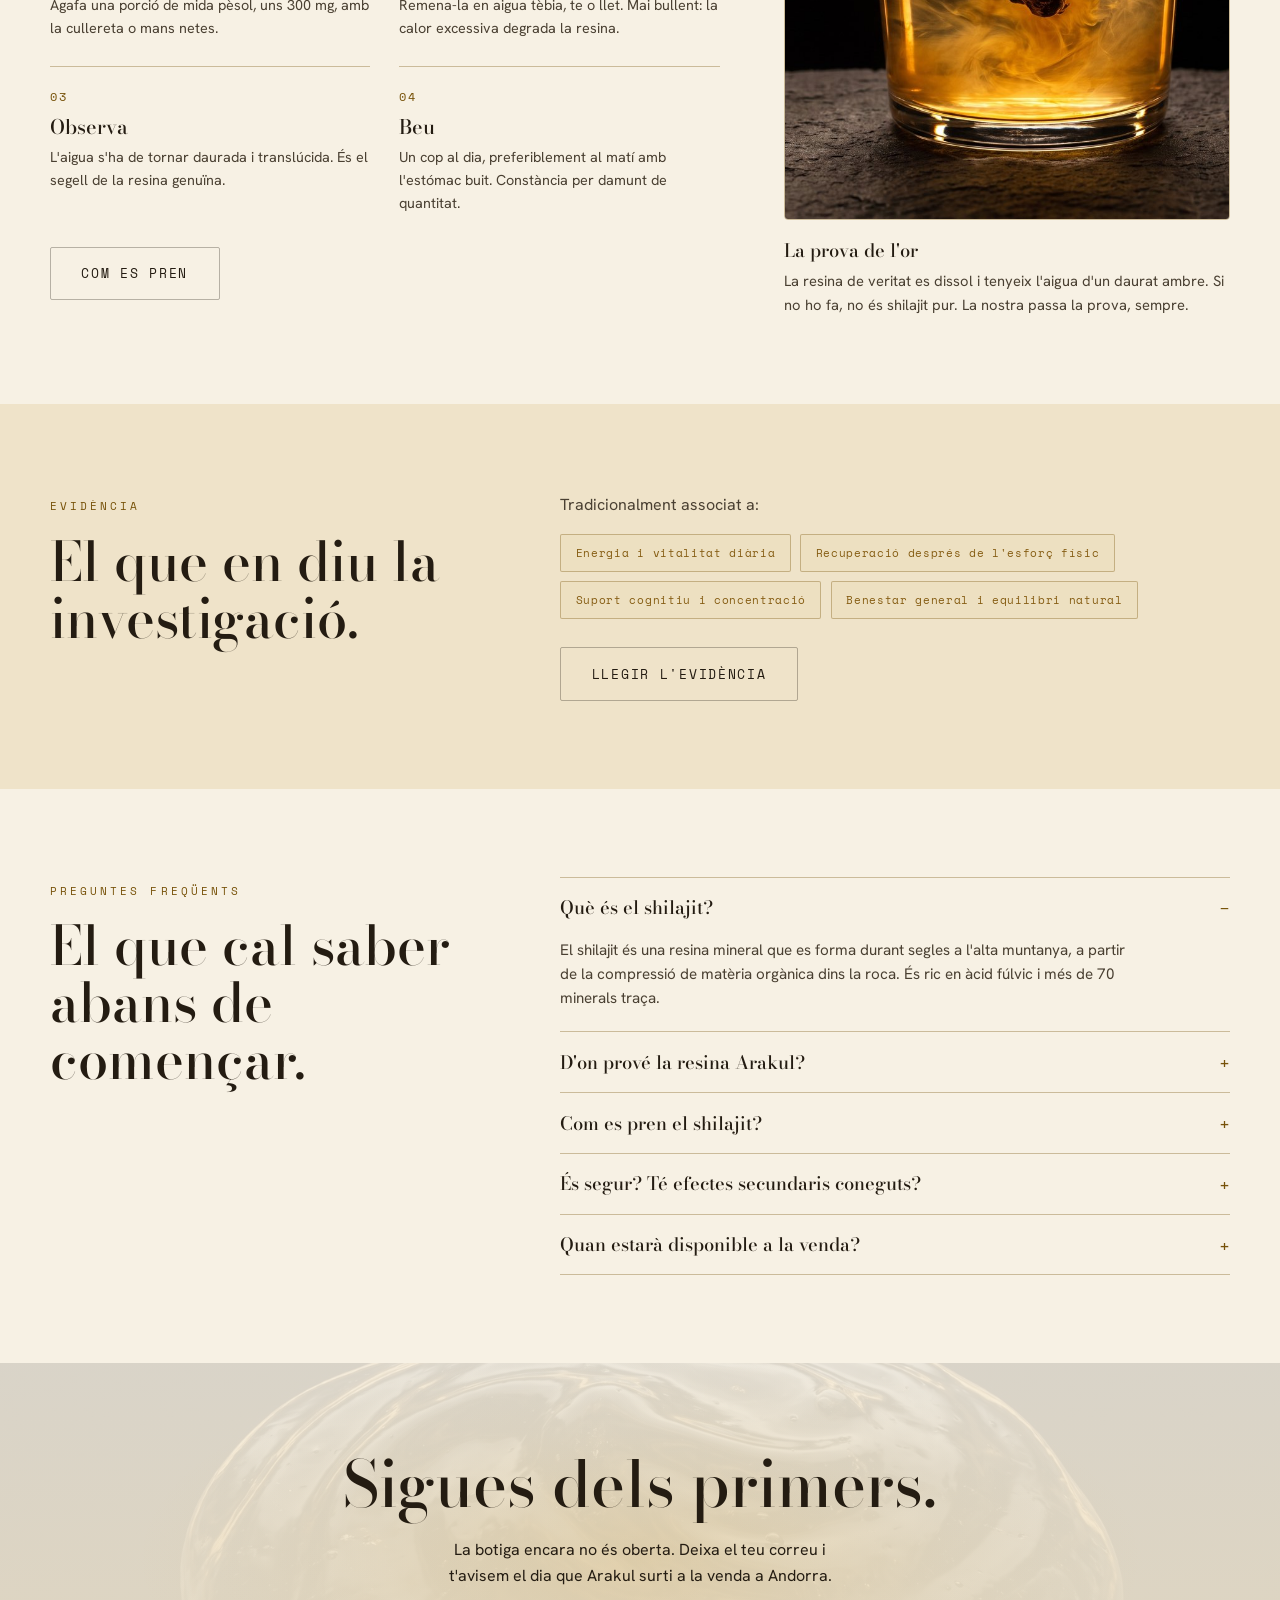
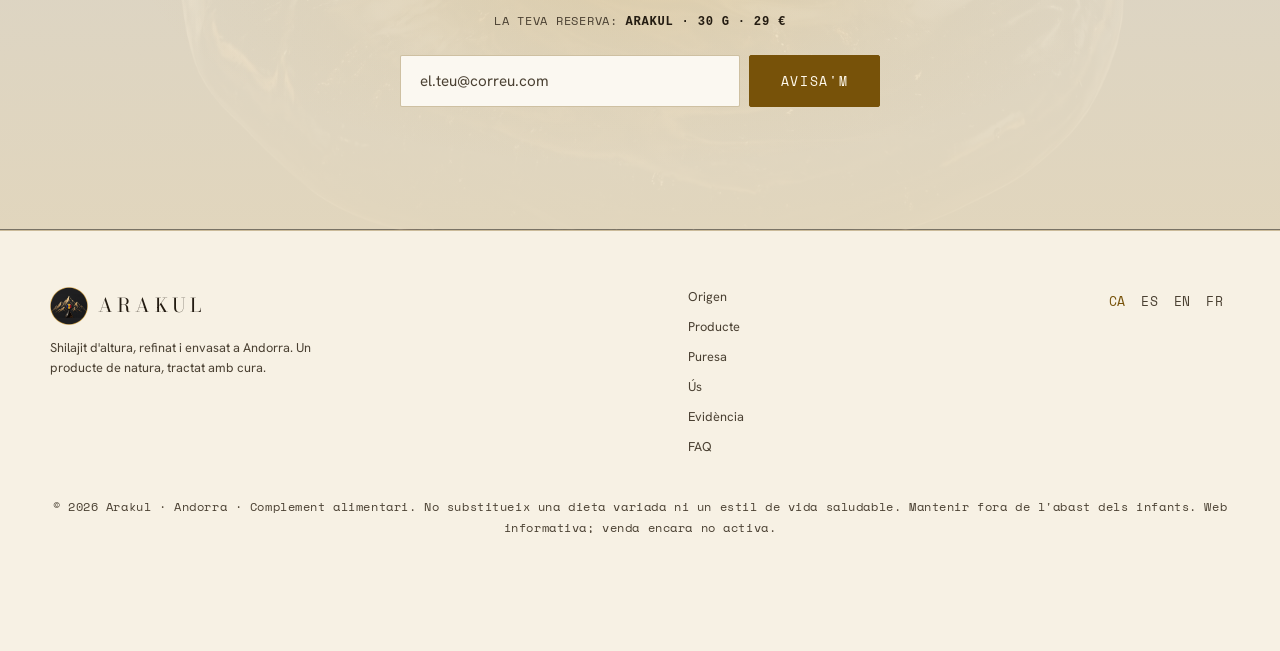
==== commit d86290d9: "Strengthen the shop: gallery, proof points, site-wide buy bar, home FAQ - Buy box: thumbnail gallery" ====
--- a/index.html
+++ b/index.html
@@ -13,20 +13,20 @@
 <meta property="og:site_name" content="Arakul">
 <meta property="og:title" content="ARAKUL — Comprar shilajit pur de l'Himàlaia, refinat a Andorra">
 <meta property="og:description" content="Compra shilajit pur d'altura a Andorra: resina de muntanya negra com l'obsidiana que en aigua tèbia es torna or. Ric en àcid fúlvic i +70 minerals traça, sense additius ni sucres.">
-<meta property="og:image" content="https://goorum04.github.io/shilajit-web/assets/brand-social.jpg">
+<meta property="og:image" content="https://aarakul.com/assets/brand-social.jpg">
 <meta property="og:url" content="https://aarakul.com/">
 <meta property="og:locale" content="ca_AD">
 <meta name="twitter:card" content="summary_large_image">
 <meta name="twitter:title" content="ARAKUL — Comprar shilajit pur de l'Himàlaia">
 <meta name="twitter:description" content="Resina de muntanya, refinada i envasada a Andorra. Ric en àcid fúlvic i minerals traça, sense additius.">
-<meta name="twitter:image" content="https://goorum04.github.io/shilajit-web/assets/brand-social.jpg">
+<meta name="twitter:image" content="https://aarakul.com/assets/brand-social.jpg">
 <script type="application/ld+json">
 {
   "@context": "https://schema.org",
   "@type": "Organization",
   "name": "Arakul",
   "url": "https://aarakul.com/",
-  "logo": "https://d8j0ntlcm91z4.cloudfront.net/user_3CrRWyLJlKarEWqwmRMbcLE2UCZ/hf_20260721_111021_7c1b82bf-3aa8-4f64-a147-4c84e7a0ca71.png",
+  "logo": "https://aarakul.com/assets/logo-mark.png",
   "description": "Marca de shilajit d'altura, refinat i envasat a Andorra, procedent de l'Himàlaia.",
   "areaServed": "AD",
   "sameAs": []
@@ -62,19 +62,33 @@
 <!-- COMPRA -->
 <section class="buy" id="comprar">
   <div class="wrap buy-grid">
-    <div class="buy-vis"><img id="buyImg" src="assets/product-30g.jpg" alt="" data-alt-i="p1alt"></div>
+    <div class="buy-vis">
+      <img id="buyImg" src="assets/product-30g.jpg" alt="" data-alt-i="p1alt" fetchpriority="high">
+      <div class="buy-thumbs">
+        <button type="button" class="thumb active" data-src="assets/product-30g.jpg" data-alt="p1alt"><img src="assets/thumb-product-30g.jpg" alt="" data-alt-i="p1alt" width="128" height="128"></button>
+        <button type="button" class="thumb" data-src="assets/product-lifestyle.jpg" data-alt="prodBannerAlt"><img src="assets/thumb-product-lifestyle.jpg" alt="" data-alt-i="prodBannerAlt" width="128" height="128"></button>
+        <button type="button" class="thumb" data-src="assets/ritual-goldtest.jpg" data-alt="gtAlt"><img src="assets/thumb-ritual-goldtest.jpg" alt="" data-alt-i="gtAlt" width="128" height="128"></button>
+        <button type="button" class="thumb" data-src="assets/resin-macro.jpg" data-alt="purBannerAlt"><img src="assets/thumb-resin-macro.jpg" alt="" data-alt-i="purBannerAlt" width="128" height="128"></button>
+      </div>
+    </div>
     <div class="buy-info">
       <span class="eyebrow" data-i="heroEy">Shilajit de l'Himàlaia</span>
       <h1 class="buy-title">Arakul</h1>
       <div class="buy-pick mono" data-i="buyPick">Tria el format</div>
       <div class="opts">
-        <button type="button" class="opt active" aria-pressed="true" data-v="30g" data-price="29 €" data-img="assets/product-30g.jpg" data-desc="p1desc" data-alt="p1alt">30 g</button>
-        <button type="button" class="opt" aria-pressed="false" data-v="50g" data-price="49 €" data-img="assets/product-50g.jpg" data-desc="p2desc" data-alt="p2alt">50 g</button>
-        <button type="button" class="opt" aria-pressed="false" data-v="50g-ritual" data-price="59 €" data-img="assets/product-ritual.jpg" data-desc="p3desc" data-alt="p3alt">50 g <span data-i="optRitual">Ritual</span></button>
-      </div>
-      <div class="buy-price" id="buyPrice">29 €</div>
+        <button type="button" class="opt active" aria-pressed="true" data-v="30g">30 g</button>
+        <button type="button" class="opt" aria-pressed="false" data-v="50g">50 g</button>
+        <button type="button" class="opt" aria-pressed="false" data-v="50g-ritual">50 g <span data-i="optRitual">Ritual</span></button>
+      </div>
+      <div class="buy-price" data-fmt="price">29 €</div>
       <p class="buy-desc" id="buyDesc" data-i="p1desc">El pot per començar. Prop d'un mes de ritual diari a dosi de mida pèsol.</p>
-      <p class="buy-note" data-i="cSub">Cada pot arriba amb el seu certificat d'anàlisi de lot, realitzat per Eurofins. Els preus són orientatius de sortida; la botiga obre aviat.</p>
+      <ul class="buy-points">
+        <li><svg viewBox="0 0 16 16" aria-hidden="true"><path d="M3 8.5l3.2 3.2L13 4.8" fill="none" stroke="currentColor" stroke-width="1.6" stroke-linecap="round" stroke-linejoin="round"/></svg><span data-i="pt1">≥ 60 % d'àcid fúlvic</span></li>
+        <li><svg viewBox="0 0 16 16" aria-hidden="true"><path d="M3 8.5l3.2 3.2L13 4.8" fill="none" stroke="currentColor" stroke-width="1.6" stroke-linecap="round" stroke-linejoin="round"/></svg><span data-i="pt2">Cada lot analitzat per Eurofins</span></li>
+        <li><svg viewBox="0 0 16 16" aria-hidden="true"><path d="M3 8.5l3.2 3.2L13 4.8" fill="none" stroke="currentColor" stroke-width="1.6" stroke-linecap="round" stroke-linejoin="round"/></svg><span data-i="pt3">Sense additius ni sucres</span></li>
+        <li><svg viewBox="0 0 16 16" aria-hidden="true"><path d="M3 8.5l3.2 3.2L13 4.8" fill="none" stroke="currentColor" stroke-width="1.6" stroke-linecap="round" stroke-linejoin="round"/></svg><span data-i="pt4">Refinat i envasat a Andorra</span></li>
+      </ul>
+      <p class="buy-note" data-i="buyNote">Preus orientatius de sortida. La botiga obre aviat: reserva i t'avisem el primer dia.</p>
     </div>
   </div>
 </section>
@@ -139,37 +153,62 @@
 
 <!-- US / RITUAL (preview) -->
 <section id="us-preview">
-  <div class="wrap">
-    <div class="head reveal">
-      <span class="eyebrow" data-i="rEy">El ritual</span>
-      <h2 data-i="rTitle">Una dosi de mida pèsol. Cada matí.</h2>
-      <p data-i="rSub">Fàcil d'integrar, difícil de deixar. Aquest és el gest diari.</p>
-    </div>
-    <div class="ritual-grid">
-      <div class="step reveal"><div class="n">01</div><h3 data-i="s1t">Dosifica</h3><p data-i="s1p">Agafa una porció de mida pèsol, uns 300 mg, amb la cullereta o mans netes.</p></div>
-      <div class="step reveal"><div class="n">02</div><h3 data-i="s2t">Dissol</h3><p data-i="s2p">Remena-la en aigua tèbia, te o llet. Mai bullent: la calor excessiva degrada la resina.</p></div>
-      <div class="step reveal"><div class="n">03</div><h3 data-i="s3t">Observa</h3><p data-i="s3p">L'aigua s'ha de tornar daurada i translúcida. És el segell de la resina genuïna.</p></div>
-      <div class="step reveal"><div class="n">04</div><h3 data-i="s4t">Beu</h3><p data-i="s4p">Un cop al dia, preferiblement al matí amb l'estómac buit. Constància per damunt de quantitat.</p></div>
-    </div>
-    <p style="margin-top:2.5rem"><a href="uso.html" class="btn btn-ghost" data-i="seeRit">Com es pren</a></p>
+  <div class="wrap ritual-home">
+    <div>
+      <div class="head reveal">
+        <span class="eyebrow" data-i="rEy">El ritual</span>
+        <h2 data-i="rTitle">Una dosi de mida pèsol. Cada matí.</h2>
+        <p data-i="rSub">Fàcil d'integrar, difícil de deixar. Aquest és el gest diari.</p>
+      </div>
+      <div class="ritual-grid">
+        <div class="step reveal"><div class="n">01</div><h3 data-i="s1t">Dosifica</h3><p data-i="s1p">Agafa una porció de mida pèsol, uns 300 mg, amb la cullereta o mans netes.</p></div>
+        <div class="step reveal"><div class="n">02</div><h3 data-i="s2t">Dissol</h3><p data-i="s2p">Remena-la en aigua tèbia, te o llet. Mai bullent: la calor excessiva degrada la resina.</p></div>
+        <div class="step reveal"><div class="n">03</div><h3 data-i="s3t">Observa</h3><p data-i="s3p">L'aigua s'ha de tornar daurada i translúcida. És el segell de la resina genuïna.</p></div>
+        <div class="step reveal"><div class="n">04</div><h3 data-i="s4t">Beu</h3><p data-i="s4p">Un cop al dia, preferiblement al matí amb l'estómac buit. Constància per damunt de quantitat.</p></div>
+      </div>
+      <p style="margin-top:2rem"><a href="uso.html" class="btn btn-ghost" data-i="seeRit">Com es pren</a></p>
+    </div>
+    <figure class="ritual-fig reveal">
+      <img src="assets/ritual-goldtest.jpg" alt="" data-alt-i="gtAlt" loading="lazy" width="1600" height="893">
+      <figcaption><strong data-i="gtT">La prova de l'or</strong><span data-i="gtP">La resina de veritat es dissol i tenyeix l'aigua d'un daurat ambre. Si no ho fa, no és shilajit pur. La nostra passa la prova, sempre.</span></figcaption>
+    </figure>
   </div>
 </section>
 
 <!-- EVIDENCIA (preview) -->
-<section id="ciencia-preview">
-  <div class="wrap">
+<section id="ciencia-preview" class="tint">
+  <div class="wrap duo">
     <div class="head reveal">
       <span class="eyebrow" data-i="sEy">Evidència</span>
       <h2 data-i="sTitle">El que en diu la investigació.</h2>
-      <p data-i="sUsesIntro">Tradicionalment associat a:</p>
-    </div>
-    <div class="sci-uses reveal">
-      <span data-i="sUse1">Energia i vitalitat diària</span>
-      <span data-i="sUse2">Recuperació després de l'esforç físic</span>
-      <span data-i="sUse3">Suport cognitiu i concentració</span>
-      <span data-i="sUse4">Benestar general i equilibri natural</span>
-    </div>
-    <p style="margin-top:1rem"><a href="ciencia.html" class="btn btn-ghost" data-i="seeSci">Llegir l'evidència</a></p>
+    </div>
+    <div class="reveal">
+      <p class="duo-lead" data-i="sUsesIntro">Tradicionalment associat a:</p>
+      <div class="sci-uses">
+        <span data-i="sUse1">Energia i vitalitat diària</span>
+        <span data-i="sUse2">Recuperació després de l'esforç físic</span>
+        <span data-i="sUse3">Suport cognitiu i concentració</span>
+        <span data-i="sUse4">Benestar general i equilibri natural</span>
+      </div>
+      <p><a href="ciencia.html" class="btn btn-ghost" data-i="seeSci">Llegir l'evidència</a></p>
+    </div>
+  </div>
+</section>
+
+<!-- FAQ (preview) -->
+<section id="faq-preview">
+  <div class="wrap duo">
+    <div class="head reveal">
+      <span class="eyebrow" data-i="fEy">Preguntes freqüents</span>
+      <h2 data-i="fTitle">El que cal saber abans de començar.</h2>
+    </div>
+    <div class="faq-acc reveal">
+      <details open><summary data-i="fq1">Què és el shilajit?</summary><p data-i="fa1">El shilajit és una resina mineral que es forma durant segles a l'alta muntanya, a partir de la compressió de matèria orgànica dins la roca. És ric en àcid fúlvic i més de 70 minerals traça.</p></details>
+      <details><summary data-i="fq2">D'on prové la resina Arakul?</summary><p data-i="fa2">La resina es recull en cru als massissos de l'Himàlaia i es purifica i envasa a Andorra, a més de 1.000 metres d'altitud, sense additius ni sucres.</p></details>
+      <details><summary data-i="fq3">Com es pren el shilajit?</summary><p data-i="fa3">Es dissol una dosi de mida pèsol (uns 300 mg) en aigua tèbia, te o llet, un cop al dia, preferiblement al matí amb l'estómac buit.</p></details>
+      <details><summary data-i="fq4">És segur? Té efectes secundaris coneguts?</summary><p data-i="fa4">Cada lot s'analitza al laboratori independent Eurofins per confirmar que els metalls pesants estan sota el límit i que no conté additius. Consulta un professional sanitari si estàs embarassada, en tractament mèdic o tens una condició de salut prèvia.</p></details>
+      <details><summary data-i="fq5">Quan estarà disponible a la venda?</summary><p data-i="fa5">Arakul encara no ven en línia. Apuntant-te a la llista d'espera rebràs un avís per correu el dia que la botiga obri a Andorra.</p></details>
+    </div>
   </div>
 </section>
 
@@ -210,17 +249,6 @@
   <p class="foot-legal" data-i="fLegal">© 2026 Arakul · Andorra · Complement alimentari. No substitueix una dieta variada ni un estil de vida saludable. Mantenir fora de l'abast dels infants. Web informativa; venda encara no activa.</p>
 </footer>
 
-<!-- BARRA DE COMPRA FIXA -->
-<div class="buybar">
-  <div class="wrap">
-    <div class="bb-info">
-      <span class="bb-name">Arakul · <span id="bbFmt">30 g</span></span>
-      <span class="bb-price" id="bbPrice">29 €</span>
-    </div>
-    <a href="#llista" class="btn btn-gold" data-i="buyBtn">Reservar</a>
-  </div>
-</div>
-
 <script src="js/i18n.js"></script>
 <script src="js/main.js"></script>
 </body>
--- a/css/style.css
+++ b/css/style.css
@@ -2,12 +2,12 @@
   --obsidian:#F7F1E4;
   --resin:#EFE3C9;
   --panel:#FBF8F1;
-  --gold:#A87C2E;
-  --gold-soft:#C99A42;
+  --gold:#775209;
+  --gold-soft:#855C12;
   --mineral:#7E8A78;
   --parchment:#241C12;
-  --stone:#6B5D49;
-  --line:rgba(154,112,40,.28);
+  --stone:#4A4032;
+  --line:rgba(119,82,9,.34);
   --maxw:1180px;
 }
 *{box-sizing:border-box;margin:0;padding:0}
@@ -16,7 +16,7 @@
   background:var(--obsidian);
   color:var(--parchment);
   font-family:"Hanken Grotesk",system-ui,-apple-system,sans-serif;
-  font-weight:300;
+  font-weight:400;
   line-height:1.6;
   -webkit-font-smoothing:antialiased;
   overflow-x:hidden;
@@ -30,11 +30,11 @@
   opacity:.05;mix-blend-mode:overlay;
   background-image:url("data:image/svg+xml,%3Csvg xmlns='http://www.w3.org/2000/svg' width='140' height='140'%3E%3Cfilter id='n'%3E%3CfeTurbulence type='fractalNoise' baseFrequency='.9' numOctaves='3'/%3E%3C/filter%3E%3Crect width='100%25' height='100%25' filter='url(%23n)'/%3E%3C/svg%3E");
 }
-h1,h2,h3,.display{font-family:"Bodoni Moda",Georgia,serif;font-weight:400;line-height:1.04}
+h1,h2,h3,.display{font-family:"Bodoni Moda",Georgia,serif;font-weight:500;line-height:1.04}
 .mono{font-family:"Space Mono",monospace;text-transform:uppercase;letter-spacing:.14em;font-size:.7rem}
 .eyebrow{font-family:"Space Mono",monospace;text-transform:uppercase;letter-spacing:.28em;font-size:.68rem;color:var(--gold);font-weight:400}
 a{color:inherit;text-decoration:none}
-section{padding:clamp(4.5rem,10vw,8rem) clamp(1.4rem,5vw,3rem)}
+section{padding:clamp(3.5rem,7vw,5.5rem) clamp(1.4rem,5vw,3rem)}
 .wrap{max-width:var(--maxw);margin:0 auto}
 
 /* ---------- NAV ---------- */
@@ -80,7 +80,8 @@
   box-shadow:0 0 90px 20px rgba(215,166,63,.35),inset -8px -10px 24px rgba(0,0,0,.7),inset 6px 6px 18px rgba(231,195,116,.25);
   animation:pulse 7s ease-in-out infinite;}
 .hero-vignette{position:absolute;inset:0;z-index:1;
-  background:radial-gradient(ellipse at 55% 40%,transparent 30%,rgba(14,12,9,.55) 72%,#0E0C09 100%);}
+  background:linear-gradient(90deg,rgba(14,12,9,.72),rgba(14,12,9,.38) 55%,rgba(14,12,9,.12)),
+    radial-gradient(ellipse at 55% 40%,transparent 30%,rgba(14,12,9,.55) 72%,#0E0C09 100%);}
 @keyframes drift{0%{transform:translate(-50%,-50%) scale(1)}100%{transform:translate(-46%,-54%) scale(1.12)}}
 @keyframes drift2{0%{transform:translate(-50%,-50%) scale(1.05)}100%{transform:translate(-56%,-46%) scale(.92)}}
 @keyframes pulse{0%,100%{transform:translate(-50%,-50%) scale(1);filter:brightness(1)}50%{transform:translate(-50%,-52%) scale(1.05);filter:brightness(1.15)}}
@@ -90,13 +91,13 @@
 .btn{display:inline-flex;align-items:center;gap:.6rem;padding:.95rem 1.9rem;border-radius:2px;
   font-size:.82rem;letter-spacing:.13em;text-transform:uppercase;font-weight:500;cursor:pointer;
   transition:transform .25s,background .25s,color .25s,border-color .25s;font-family:"Space Mono",monospace;}
-.btn-gold{background:var(--gold);color:#1a1206;border:1px solid var(--gold)}
+.btn-gold{background:var(--gold);color:#FFF9EC;border:1px solid var(--gold)}
 .btn-gold:hover{background:var(--gold-soft);transform:translateY(-2px)}
 .btn-ghost{background:transparent;color:var(--parchment);border:1px solid rgba(36,28,18,.3)}
 .btn-ghost:hover{border-color:var(--gold);color:var(--gold)}
 
 /* ---------- GENERIC SECTION HEADS ---------- */
-.head{max-width:56ch;margin-bottom:3.5rem}
+.head{max-width:56ch;margin-bottom:2.4rem}
 .head h2{font-size:clamp(2rem,5vw,3.4rem);margin:1rem 0}
 .head p{color:var(--stone);font-size:1.05rem}
 
@@ -129,8 +130,16 @@
 .buy{padding-top:clamp(6.2rem,11vw,8.5rem);padding-bottom:clamp(3rem,7vw,5.5rem)}
 .crumb + .buy{padding-top:2rem}
 .buy-grid{display:grid;grid-template-columns:minmax(0,1fr) minmax(0,1fr);gap:clamp(1.8rem,5vw,4.5rem);align-items:center}
-.buy-vis{aspect-ratio:1/1;max-height:min(66vh,560px);border:1px solid var(--line);border-radius:4px;overflow:hidden;background:var(--resin)}
-.buy-vis img{width:100%;height:100%;object-fit:cover;display:block}
+.buy-vis{position:relative;aspect-ratio:1/1;max-height:min(66vh,560px);border:1px solid var(--line);border-radius:4px;overflow:hidden;background:var(--resin)}
+#buyImg{width:100%;height:100%;object-fit:cover;display:block;transition:opacity .25s}
+#buyImg.swap{opacity:.25}
+.buy-thumbs{position:absolute;left:.7rem;bottom:.7rem;display:flex;gap:.4rem}
+.thumb{width:3.25rem;height:3.25rem;padding:0;cursor:pointer;border-radius:3px;overflow:hidden;
+  border:2px solid rgba(251,248,241,.55);background:none;opacity:.82;transition:opacity .2s,border-color .2s}
+.thumb img{width:100%;height:100%;object-fit:cover;display:block}
+.thumb:hover{opacity:1}
+.thumb.active{opacity:1;border-color:#E7C374}
+.thumb:focus-visible{outline:2px solid #E7C374;outline-offset:2px}
 .buy-title{font-size:clamp(2.8rem,6.5vw,5rem);margin:.5rem 0 1.5rem}
 .buy-pick{color:var(--stone);margin-bottom:.65rem}
 .opts{display:flex;flex-wrap:wrap;gap:.5rem}
@@ -142,7 +151,11 @@
 .opt.active{background:var(--parchment);color:var(--obsidian);border-color:var(--parchment)}
 .buy-price{font-family:"Bodoni Moda",serif;font-size:clamp(2.1rem,4.5vw,2.9rem);line-height:1;margin:1.5rem 0 .9rem}
 .buy-desc{color:var(--stone);max-width:44ch;min-height:3.2em}
-.buy-note{color:var(--stone);font-size:.82rem;max-width:48ch;margin-top:1.1rem;opacity:.85}
+.buy-points{list-style:none;display:grid;grid-template-columns:1fr 1fr;gap:.55rem 1.4rem;max-width:34rem;
+  margin-top:1.4rem;padding-top:1.3rem;border-top:1px solid var(--line);font-size:.9rem}
+.buy-points li{display:flex;align-items:flex-start;gap:.55rem}
+.buy-points svg{width:1rem;height:1rem;flex-shrink:0;margin-top:.22rem;color:var(--gold)}
+.buy-note{color:var(--stone);font-size:.82rem;max-width:48ch;margin-top:1.2rem}
 .prod-banner{padding-top:0}
 .prod-banner .page-banner{margin-bottom:0}
 
@@ -157,6 +170,32 @@
 .bb-price{font-family:"Bodoni Moda",serif;font-size:1.4rem;line-height:1}
 .buybar .btn{flex-shrink:0;padding:.9rem 1.8rem}
 body:has(.buybar){padding-bottom:4.6rem}
+body:has(#wlEmail:focus) .buybar{display:none}
+
+/* ---------- TWO-COLUMN SECTIONS ---------- */
+.tint{background:var(--resin)}
+.duo{display:grid;grid-template-columns:minmax(0,.8fr) minmax(0,1.2fr);gap:clamp(1.5rem,5vw,4.5rem);align-items:start}
+.duo .head{margin-bottom:0}
+.duo-lead{color:var(--stone);margin-bottom:1rem}
+.duo .sci-uses{margin:0 0 1.8rem}
+.faq-acc{border-top:1px solid var(--line)}
+.faq-acc details{border-bottom:1px solid var(--line)}
+.faq-acc summary{list-style:none;cursor:pointer;display:flex;justify-content:space-between;align-items:center;gap:1rem;
+  padding:1.15rem 0;font-family:"Bodoni Moda",Georgia,serif;font-weight:500;font-size:1.15rem;line-height:1.25}
+.faq-acc summary::-webkit-details-marker{display:none}
+.faq-acc summary::after{content:"+";font-family:"Space Mono",monospace;font-size:1.1rem;color:var(--gold);flex-shrink:0}
+.faq-acc details[open] summary::after{content:"\2212"}
+.faq-acc summary:focus-visible{outline:2px solid var(--gold);outline-offset:2px}
+.faq-acc p{color:var(--stone);font-size:.95rem;max-width:64ch;padding-bottom:1.3rem}
+.analysis.cmp{background:var(--panel)}
+.analysis.cmp .row{display:grid;grid-template-columns:8.5rem 1fr auto;gap:1rem;align-items:baseline}
+.analysis.cmp .inc{font-family:"Hanken Grotesk",system-ui,sans-serif;font-size:.92rem;letter-spacing:0;color:var(--parchment)}
+.analysis.cmp .v{font-family:"Bodoni Moda",Georgia,serif;font-size:1.2rem;letter-spacing:0;white-space:nowrap}
+.ritual-home{display:grid;grid-template-columns:minmax(0,1.2fr) minmax(0,.8fr);gap:clamp(2rem,5vw,4.5rem);align-items:center}
+.ritual-home .ritual-grid{grid-template-columns:1fr 1fr;gap:1.6rem 1.8rem}
+.ritual-fig img{width:100%;height:auto;aspect-ratio:4/5;object-fit:cover;object-position:74% 50%;display:block;border:1px solid var(--line);border-radius:4px}
+.ritual-fig figcaption{margin-top:1rem;color:var(--stone);font-size:.92rem}
+.ritual-fig strong{display:block;font-family:"Bodoni Moda",Georgia,serif;font-weight:500;font-size:1.15rem;color:var(--parchment);margin-bottom:.25rem}
 
 /* ---------- PURITY / LAB ---------- */
 .lab{background:linear-gradient(180deg,var(--resin),var(--obsidian))}
@@ -167,7 +206,7 @@
 .analysis .row:last-child{border-bottom:none}
 .analysis .row .k{color:var(--stone);text-transform:uppercase;font-size:.72rem;letter-spacing:.1em}
 .analysis .row .v{color:var(--gold-soft)}
-.analysis .row.head{background:rgba(215,166,63,.06);color:var(--gold);text-transform:uppercase;font-size:.68rem;letter-spacing:.18em}
+.analysis .row.head{max-width:none;margin-bottom:0;background:rgba(215,166,63,.1);color:var(--gold);text-transform:uppercase;font-size:.68rem;letter-spacing:.18em}
 .minerals{display:flex;flex-wrap:wrap;gap:.5rem;margin-top:1.6rem}
 .minerals span{font-family:"Space Mono",monospace;font-size:.68rem;letter-spacing:.08em;color:var(--stone);
   border:1px solid var(--line);border-radius:2px;padding:.4rem .65rem}
@@ -196,7 +235,7 @@
 .sci-card p{color:var(--stone);font-size:.92rem;margin-bottom:.7rem}
 .sci-card .src{font-family:"Space Mono",monospace;font-size:.66rem;letter-spacing:.08em;text-transform:uppercase;color:var(--gold);text-decoration:none;border-bottom:1px solid rgba(215,166,63,.35)}
 .sci-card .src:hover{color:var(--gold-soft);border-color:var(--gold-soft)}
-.sci-disclaimer{color:var(--stone);font-size:.78rem;margin-top:2.2rem;max-width:80ch;opacity:.8;line-height:1.7}
+.sci-disclaimer{color:var(--stone);font-size:.78rem;margin-top:2.2rem;max-width:80ch;line-height:1.7}
 .sci-uses{display:flex;flex-wrap:wrap;gap:.6rem;margin:1.6rem 0 3rem}
 .sci-uses span{font-family:"Space Mono",monospace;font-size:.7rem;letter-spacing:.06em;color:var(--gold-soft);
   border:1px solid var(--line);border-radius:2px;padding:.55rem .9rem;background:rgba(215,166,63,.05)}
@@ -211,10 +250,13 @@
   background-size:cover;background-position:center;}
 .wl .wrap{position:relative;z-index:1}
 .wl h2{font-size:clamp(2.2rem,6vw,4rem);margin-bottom:1.2rem}
-.wl p{color:var(--parchment);opacity:.85;max-width:48ch;margin:0 auto 2.4rem}
+.wl p{color:var(--parchment);max-width:48ch;margin:0 auto 2.4rem}
+.wl .wl-pick{font-family:"Space Mono",monospace;font-size:.76rem;letter-spacing:.06em;text-transform:uppercase;color:var(--stone);margin:-1rem auto 1.4rem}
+.wl .wl-pick strong{color:var(--parchment);font-weight:700;white-space:nowrap}
 .wl-form{display:flex;gap:.6rem;max-width:480px;margin:0 auto;flex-wrap:wrap;justify-content:center}
 .wl-form input{flex:1;min-width:220px;background:var(--panel);border:1px solid var(--line);color:var(--parchment);
   padding:.95rem 1.2rem;border-radius:2px;font-family:"Hanken Grotesk",sans-serif;font-size:.95rem}
+.wl-form input::placeholder{color:var(--stone);opacity:1}
 .wl-form input:focus{outline:none;border-color:var(--gold)}
 .wl-msg{margin-top:1.2rem;color:var(--gold-soft);font-family:"Space Mono",monospace;font-size:.8rem;letter-spacing:.05em;min-height:1.2em}
 
@@ -228,7 +270,7 @@
 .foot-nav a{font-size:.8rem;color:var(--stone);transition:color .2s}
 .foot-nav a:hover{color:var(--gold-soft)}
 .foot-legal{color:var(--stone);font-size:.72rem;font-family:"Space Mono",monospace;letter-spacing:.05em;
-  margin-top:2.5rem;text-align:center;opacity:.7;line-height:1.8}
+  margin-top:2.5rem;text-align:center;line-height:1.8}
 
 /* ---------- reveal ---------- */
 .reveal{opacity:0;transform:translateY(24px);transition:opacity .8s ease,transform .8s ease}
@@ -248,6 +290,9 @@
   .navtoggle{display:block}
   .split,.lab-grid{grid-template-columns:1fr}
   .buy-grid{grid-template-columns:1fr;gap:1.4rem}
+  .duo,.ritual-home{grid-template-columns:1fr;gap:1.8rem}
+  .ritual-fig img{aspect-ratio:16/10}
+  .thumb{width:2.75rem;height:2.75rem}
   .buy-vis{aspect-ratio:16/10;max-height:none}
   .buy-title{margin-bottom:1.1rem}
   .ritual-grid{grid-template-columns:1fr 1fr}
@@ -255,7 +300,10 @@
   .altcard{aspect-ratio:16/10}
 }
 @media(max-width:520px){
-  .ritual-grid{grid-template-columns:1fr}
+  .ritual-grid,.ritual-home .ritual-grid{grid-template-columns:1fr}
+  .buy-points{grid-template-columns:1fr}
+  .analysis.cmp .row{grid-template-columns:1fr auto}
+  .analysis.cmp .inc{grid-column:1/-1;grid-row:2}
   .science-grid{grid-template-columns:1fr}
   .lang{flex-wrap:wrap;justify-content:flex-end}
 }
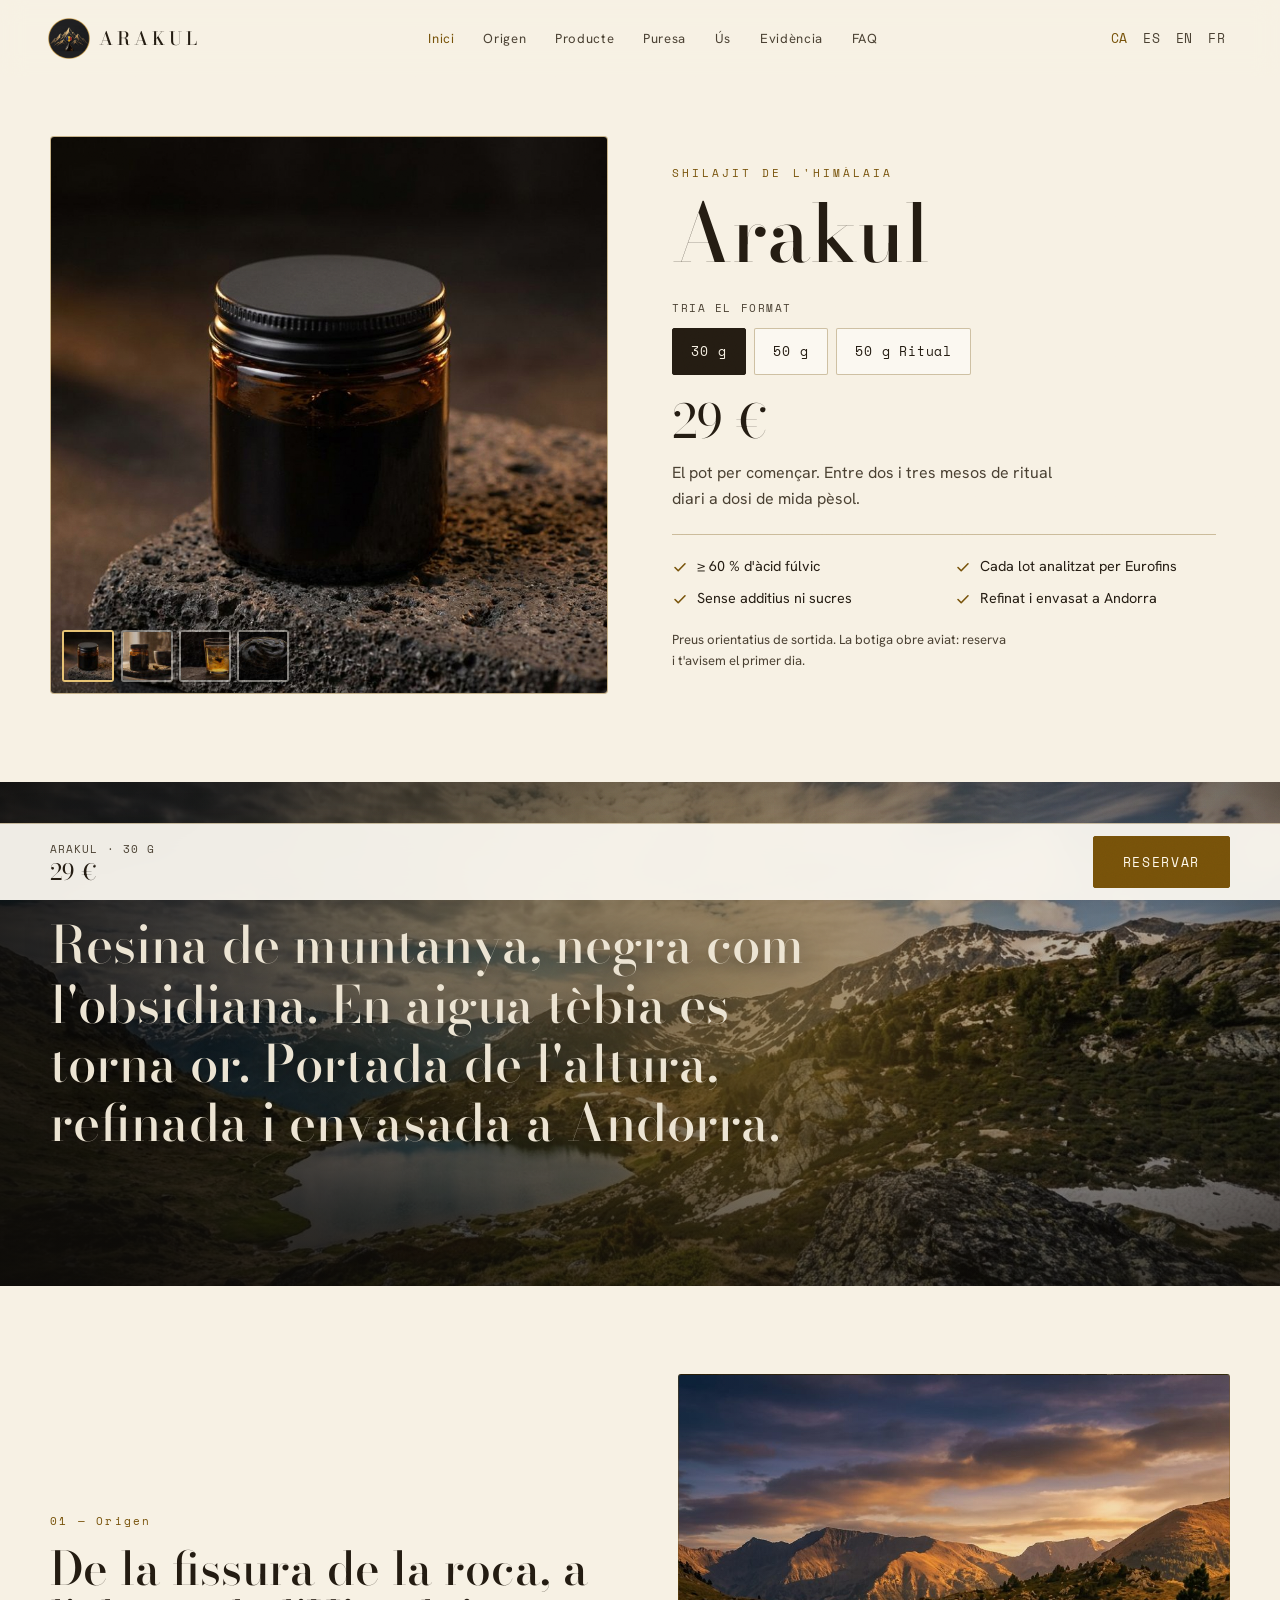
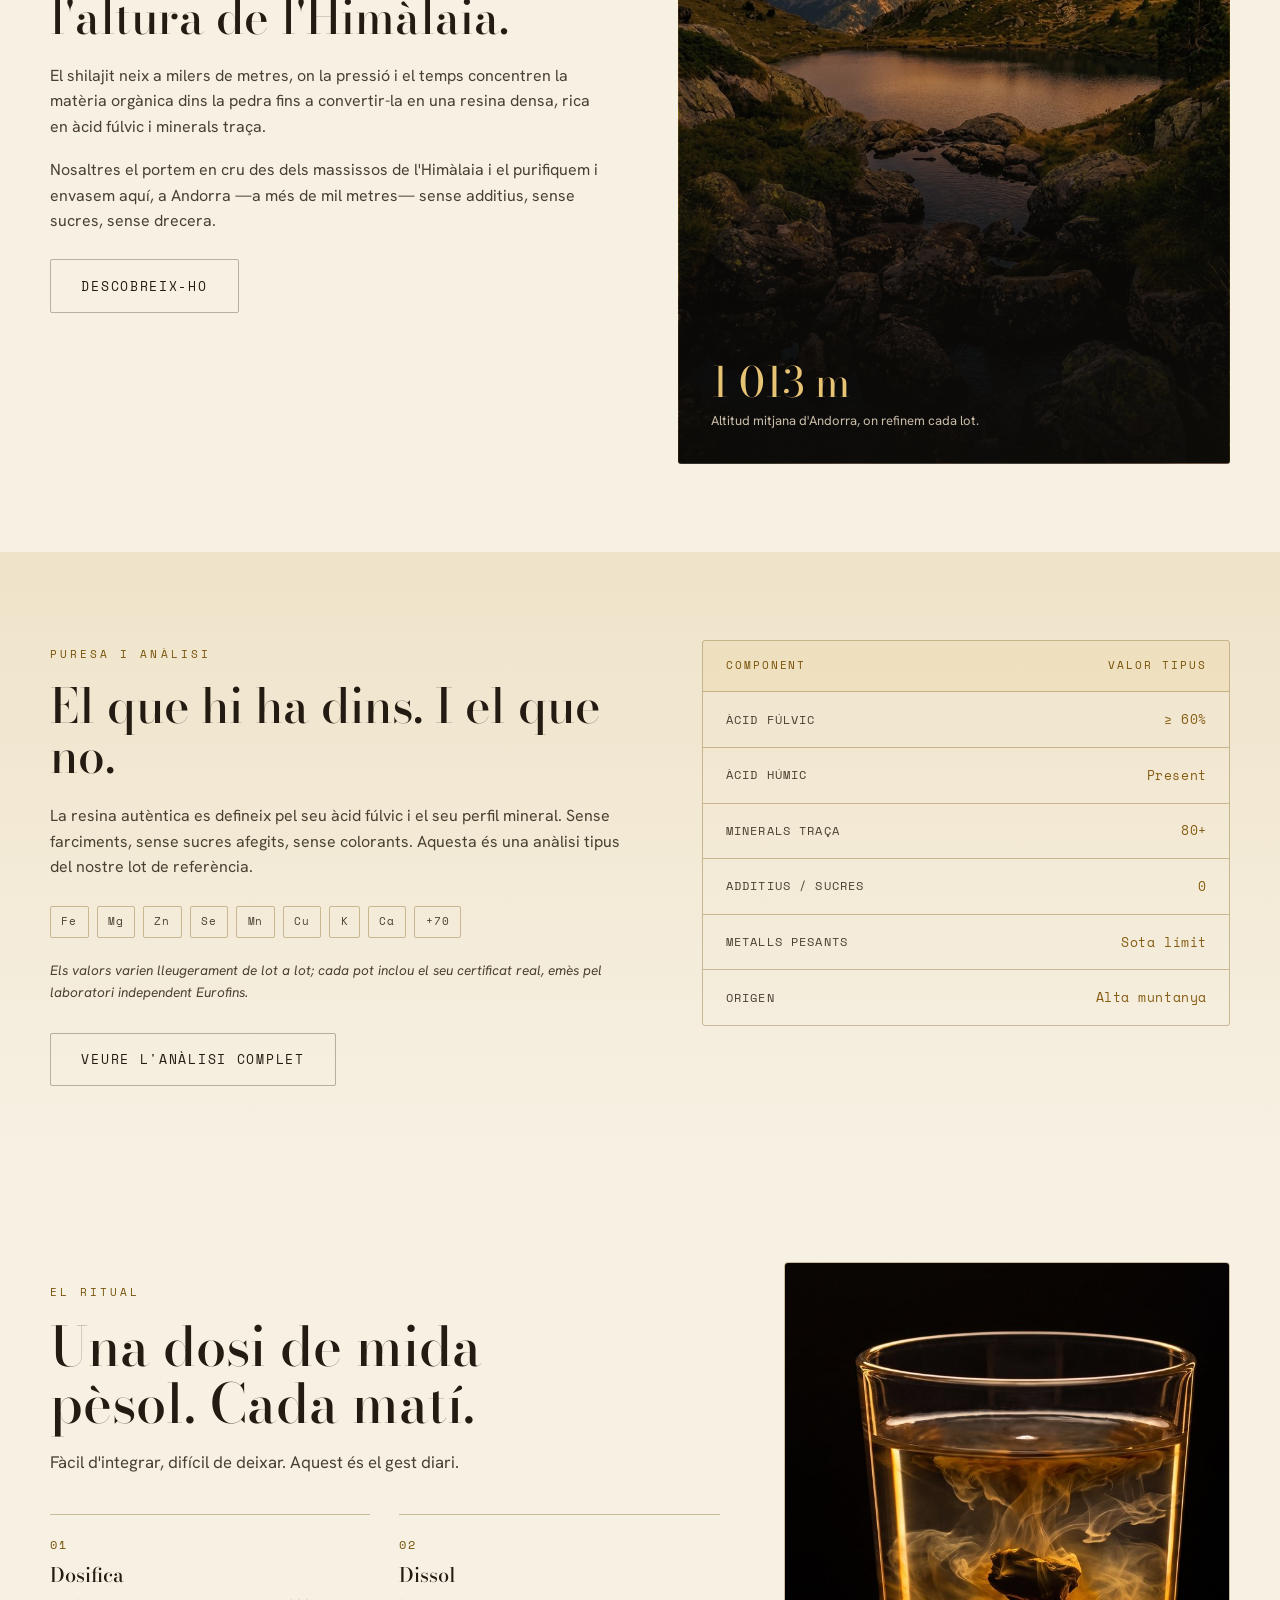
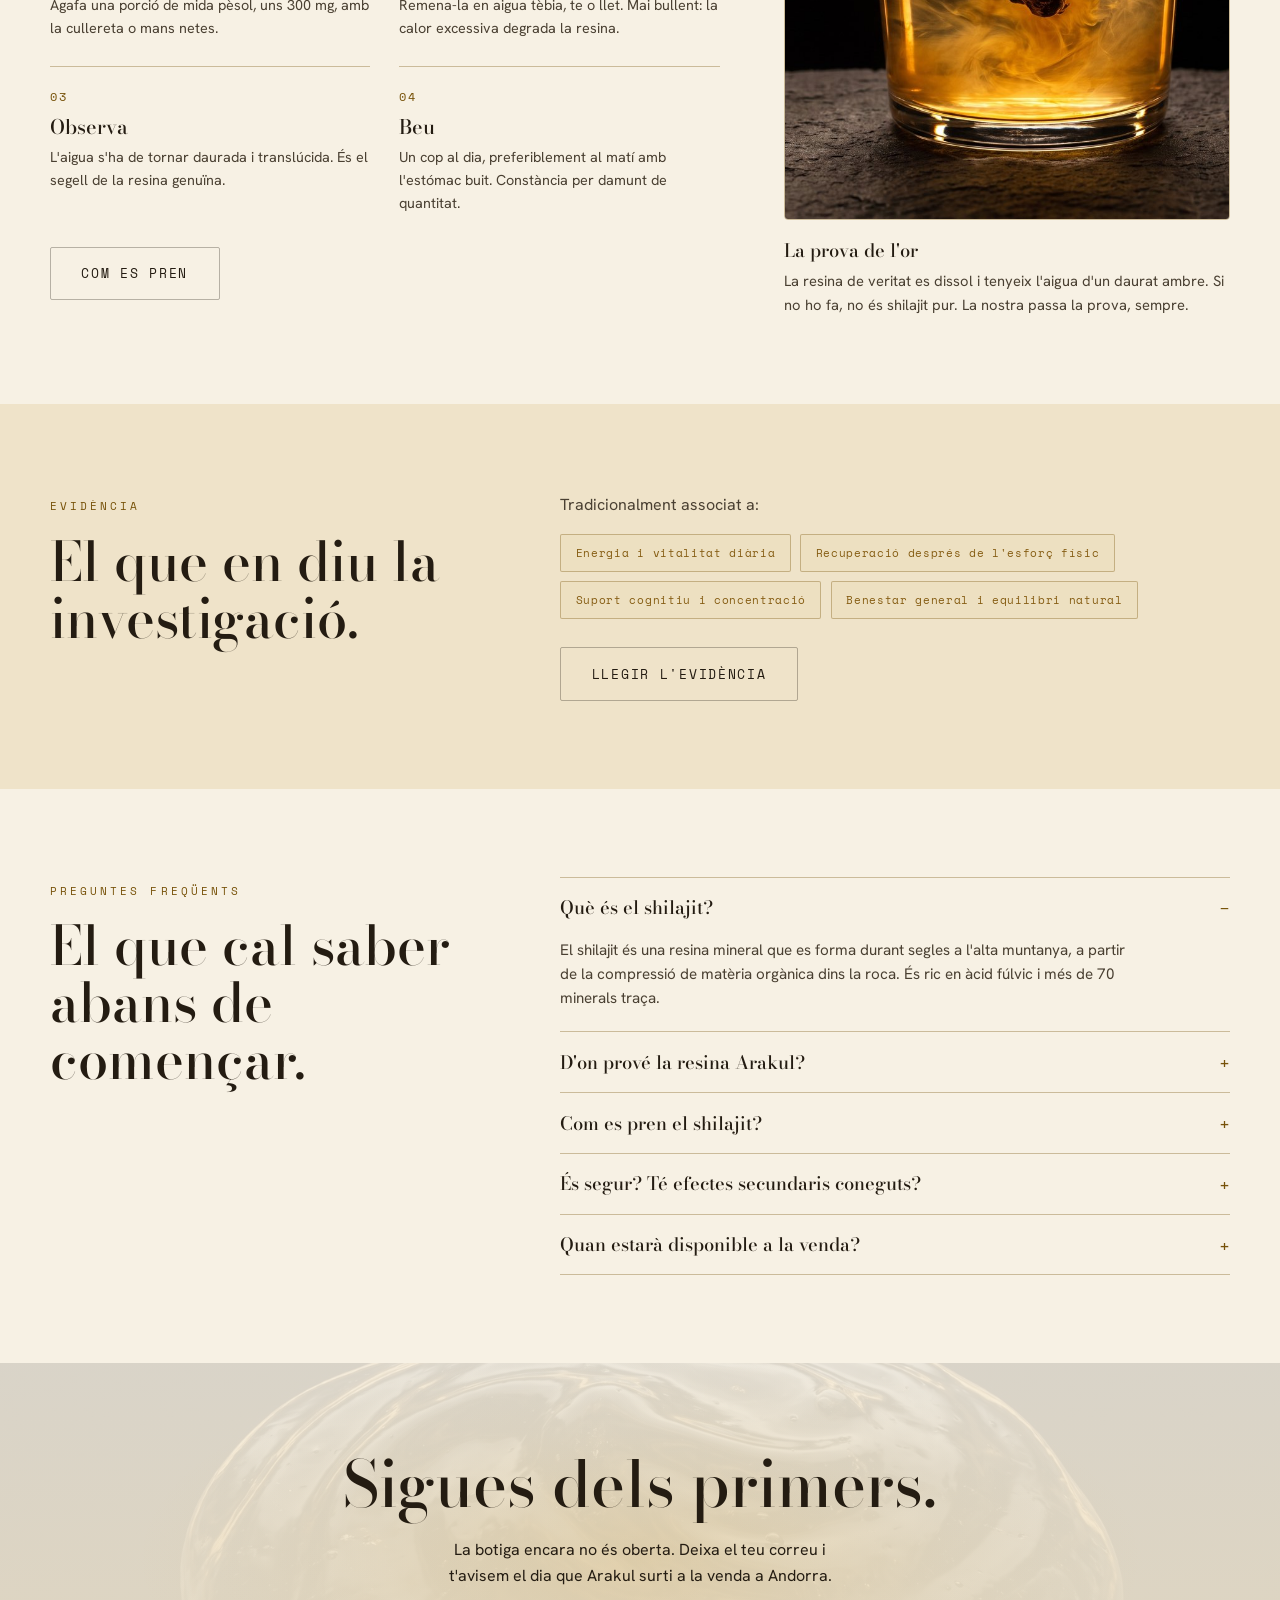
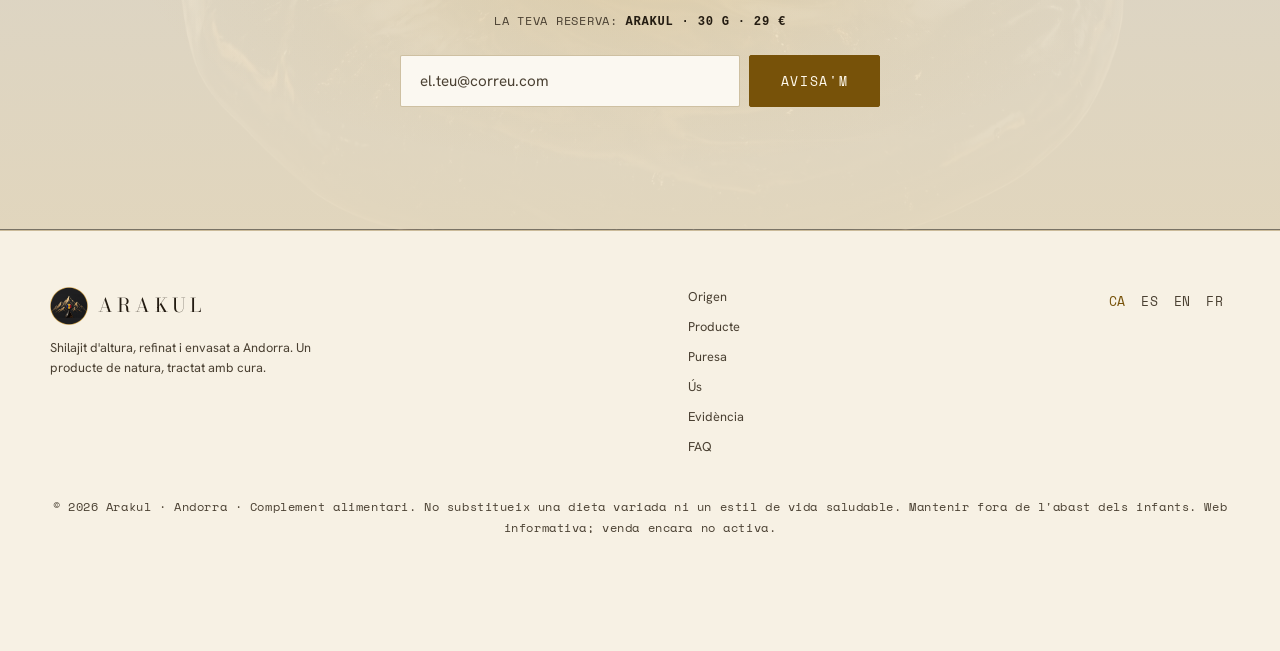
==== commit 66deb38d: "Correct how long each jar lasts The 30 g jar was described as lasting about a month, but at the usua" ====
--- a/index.html
+++ b/index.html
@@ -81,7 +81,7 @@
         <button type="button" class="opt" aria-pressed="false" data-v="50g-ritual">50 g <span data-i="optRitual">Ritual</span></button>
       </div>
       <div class="buy-price" data-fmt="price">29 €</div>
-      <p class="buy-desc" id="buyDesc" data-i="p1desc">El pot per començar. Prop d'un mes de ritual diari a dosi de mida pèsol.</p>
+      <p class="buy-desc" id="buyDesc" data-i="p1desc">El pot per començar. Entre dos i tres mesos de ritual diari a dosi de mida pèsol.</p>
       <ul class="buy-points">
         <li><svg viewBox="0 0 16 16" aria-hidden="true"><path d="M3 8.5l3.2 3.2L13 4.8" fill="none" stroke="currentColor" stroke-width="1.6" stroke-linecap="round" stroke-linejoin="round"/></svg><span data-i="pt1">≥ 60 % d'àcid fúlvic</span></li>
         <li><svg viewBox="0 0 16 16" aria-hidden="true"><path d="M3 8.5l3.2 3.2L13 4.8" fill="none" stroke="currentColor" stroke-width="1.6" stroke-linecap="round" stroke-linejoin="round"/></svg><span data-i="pt2">Cada lot analitzat per Eurofins</span></li>
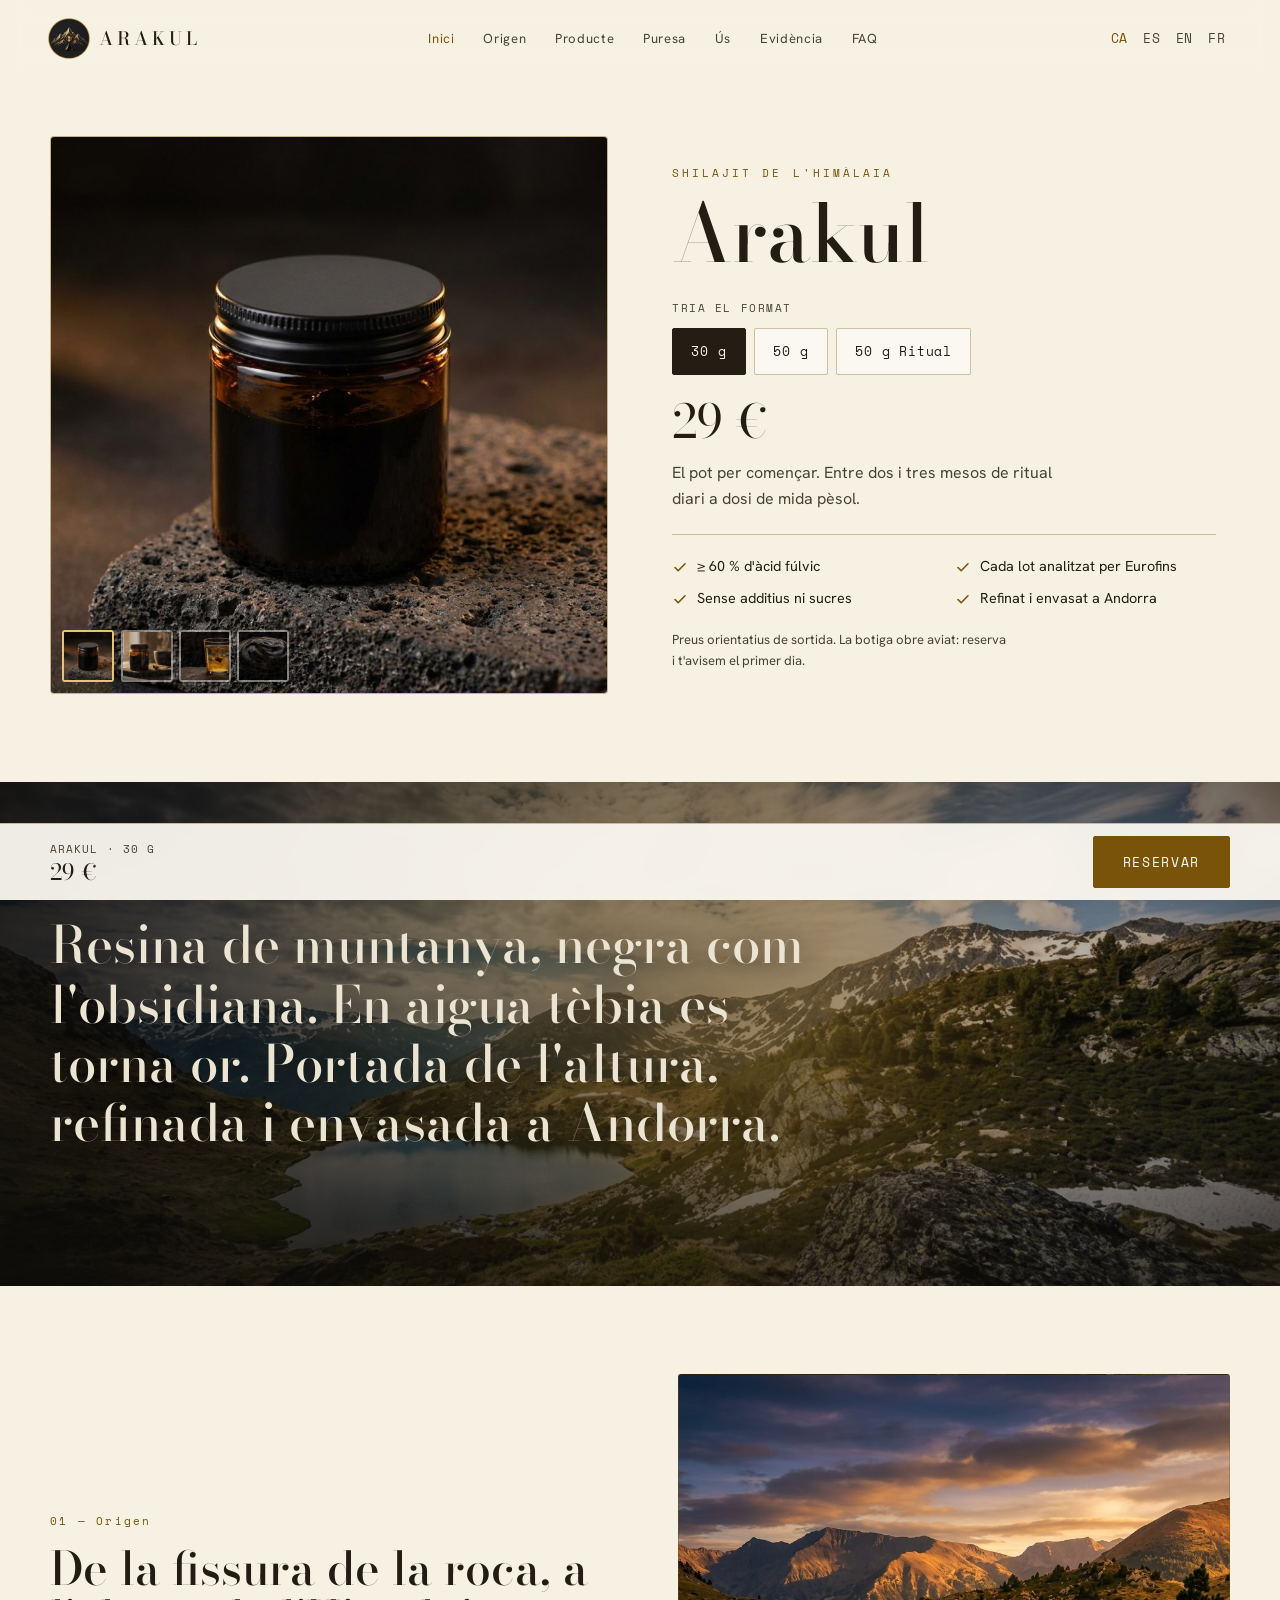
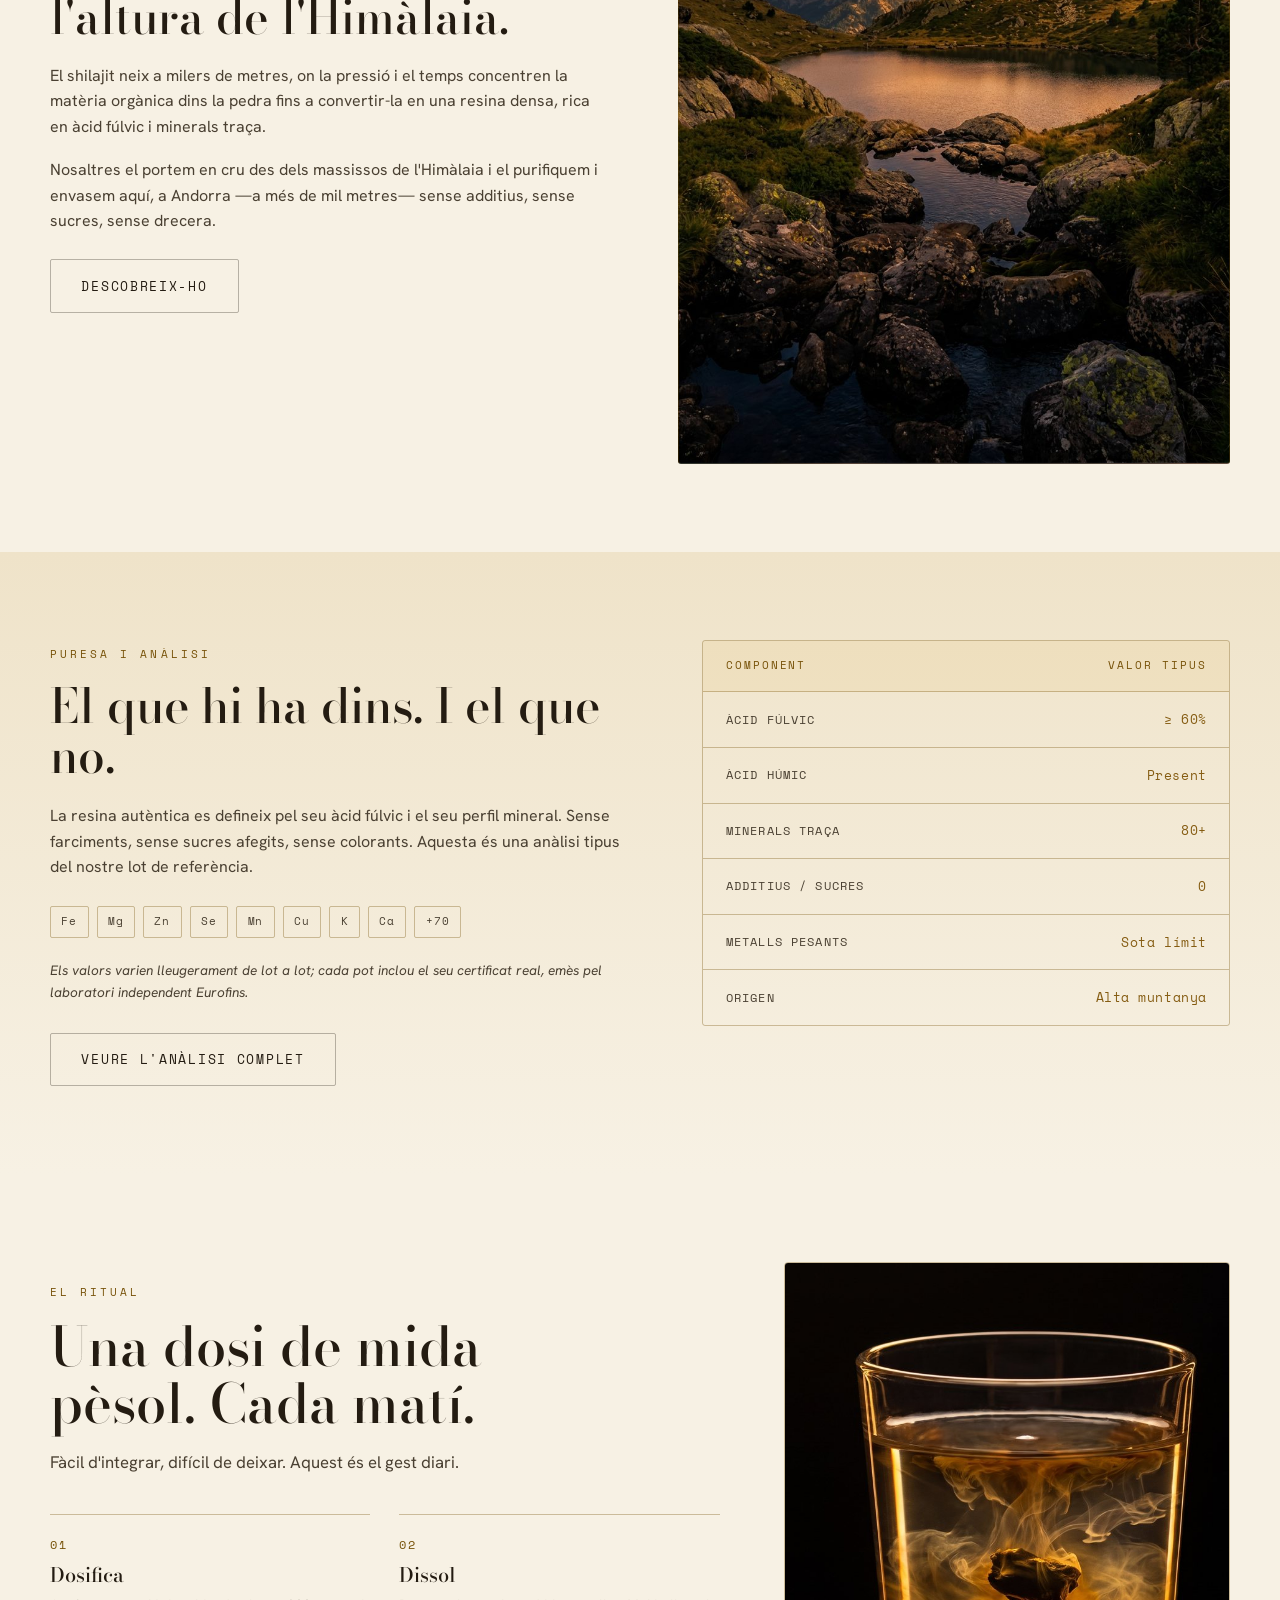
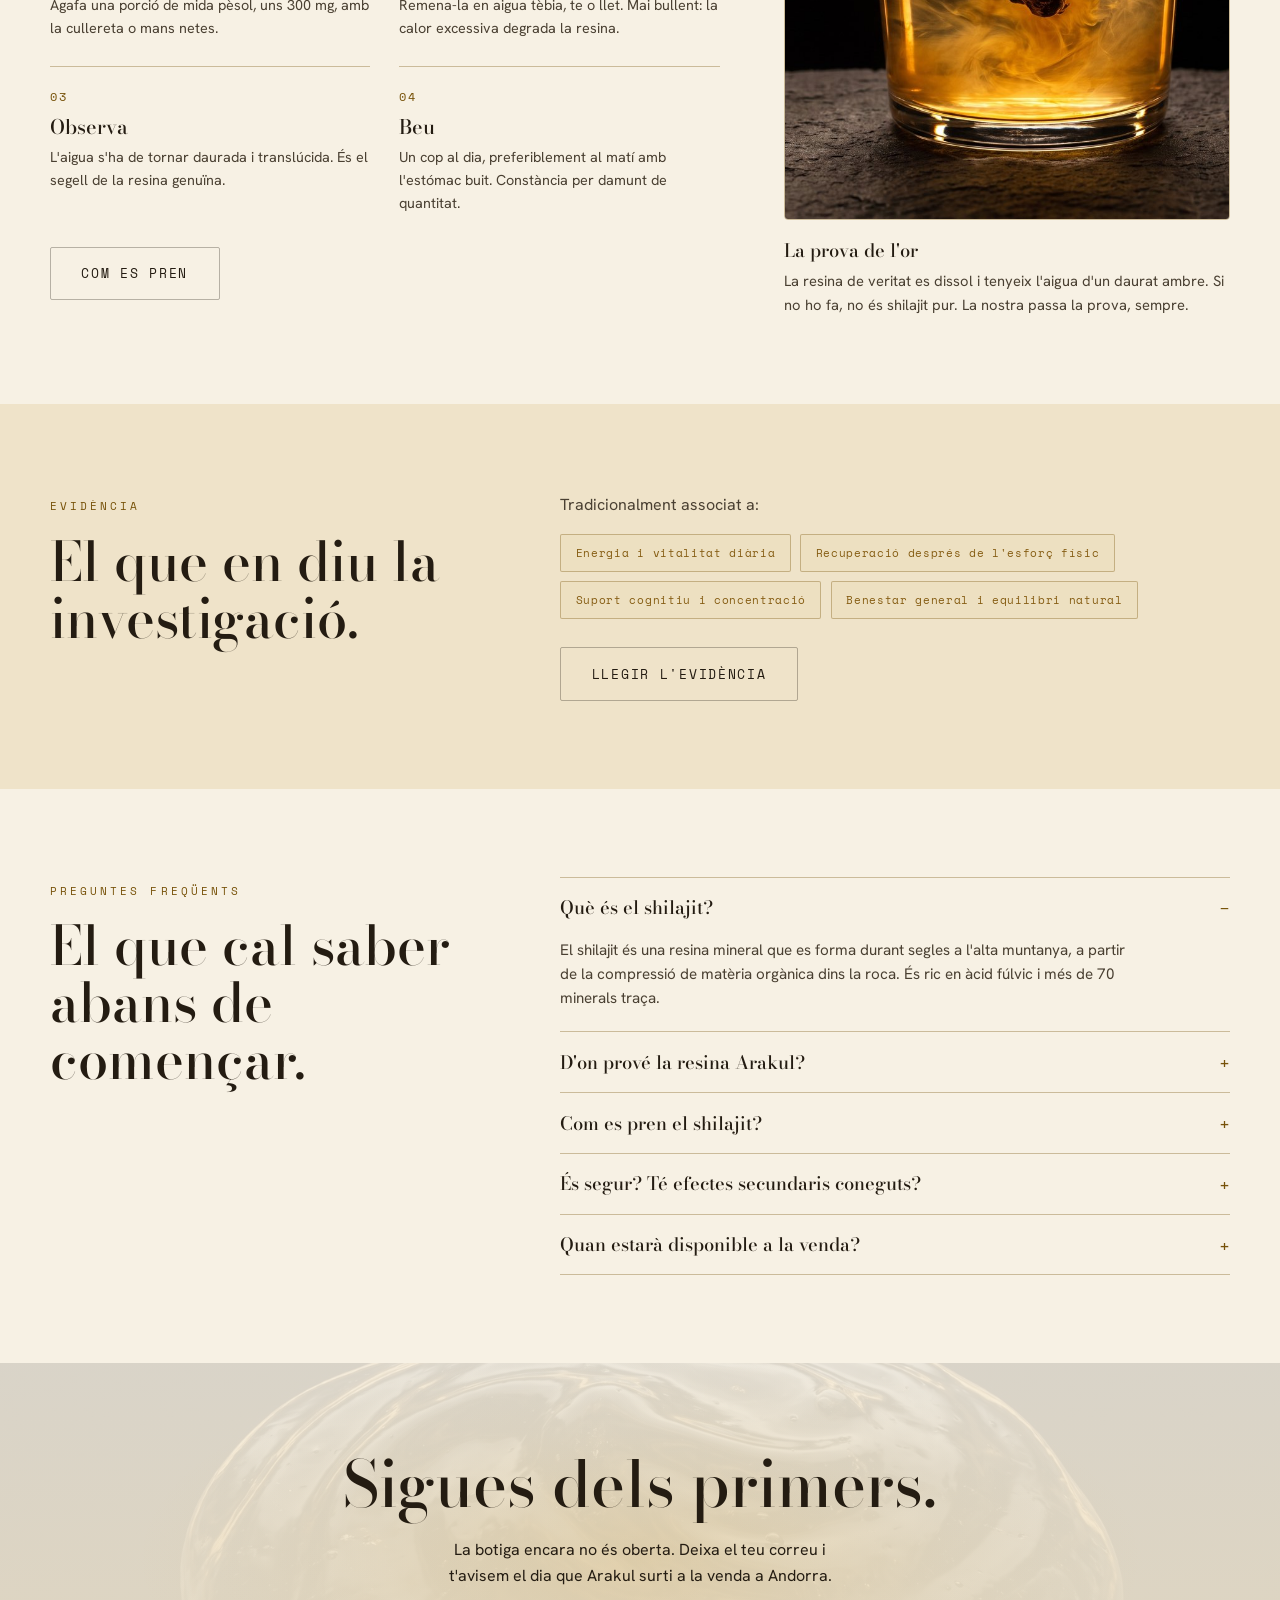
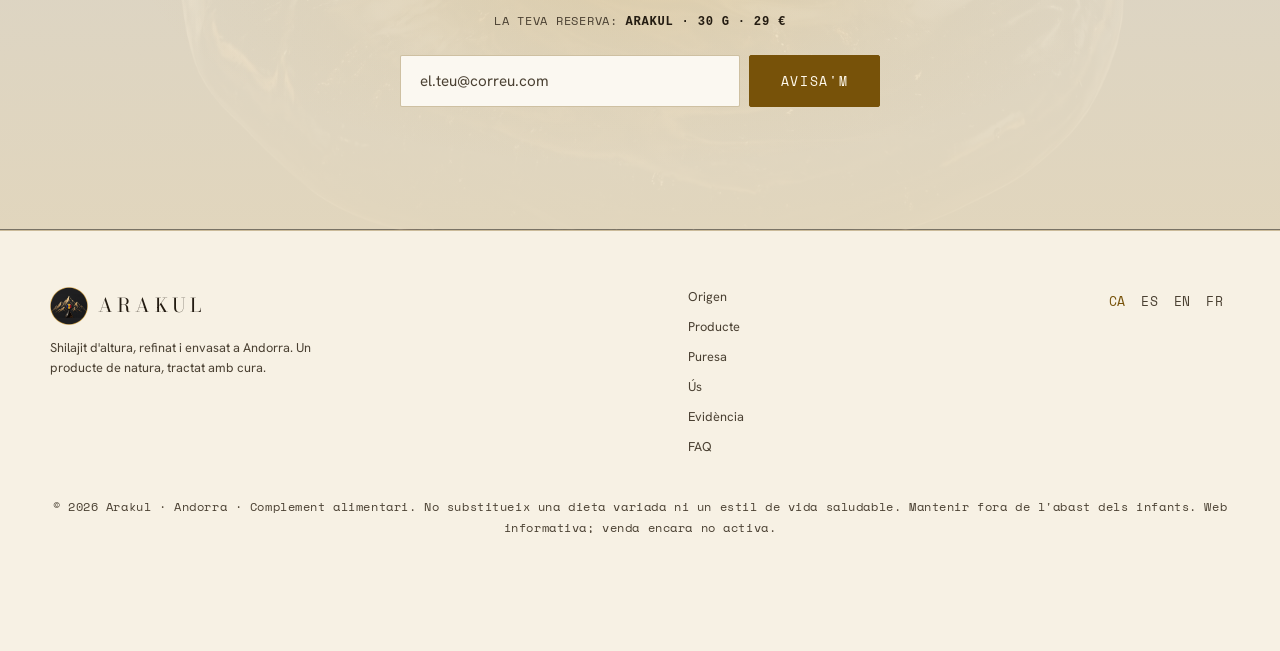
==== commit 202c5c07: "Remove the altitude figure from the origin photo Drop the "1 013 m" stat and its caption that overla" ====
--- a/index.html
+++ b/index.html
@@ -113,13 +113,7 @@
         <p data-i="o1p2">Nosaltres el portem en cru des dels massissos de l'Himàlaia i el purifiquem i envasem aquí, a Andorra —a més de mil metres— sense additius, sense sucres, sense drecera.</p>
         <p style="margin-top:1.6rem"><a href="origen.html" class="btn btn-ghost" data-i="seeMore">Descobreix-ho</a></p>
       </div>
-      <div class="altcard reveal" style="background-image:url('assets/origen-andorra-graded.jpg');background-size:cover;background-position:center">
-        <div class="scrim"></div>
-        <div class="meta">
-          <div class="big">1 013 m</div>
-          <div class="lbl" data-i="o1alt">Altitud mitjana d'Andorra, on refinem cada lot.</div>
-        </div>
-      </div>
+      <div class="altcard reveal" style="background-image:url('assets/origen-andorra-graded.jpg');background-size:cover;background-position:center"></div>
     </div>
   </div>
 </section>
--- a/css/style.css
+++ b/css/style.css
@@ -119,12 +119,7 @@
 .split .num{font-family:"Space Mono",monospace;color:var(--gold);font-size:.7rem;letter-spacing:.2em}
 .split h2{font-size:clamp(1.9rem,4vw,2.9rem);margin:.8rem 0 1.3rem}
 .split p{color:var(--stone);margin-bottom:1.1rem}
-.altcard{position:relative;aspect-ratio:4/5;border:1px solid var(--line);border-radius:3px;overflow:hidden;
-  background:linear-gradient(160deg,#171310,#0d0b08);display:flex;flex-direction:column;justify-content:flex-end;padding:2rem}
-.altcard .scrim{position:absolute;inset:0;background:linear-gradient(0deg,rgba(14,12,9,.92) 0%,rgba(14,12,9,.55) 38%,rgba(14,12,9,.05) 70%);}
-.altcard .meta{position:relative;z-index:2}
-.altcard .meta .big{font-family:"Bodoni Moda",serif;font-size:2.6rem;color:#E7C374;line-height:1}
-.altcard .meta .lbl{color:#C9BCA8;font-size:.82rem;margin-top:.4rem}
+.altcard{aspect-ratio:4/5;border:1px solid var(--line);border-radius:3px;overflow:hidden;background:#171310}
 
 /* ---------- BUY ---------- */
 .buy{padding-top:clamp(6.2rem,11vw,8.5rem);padding-bottom:clamp(3rem,7vw,5.5rem)}
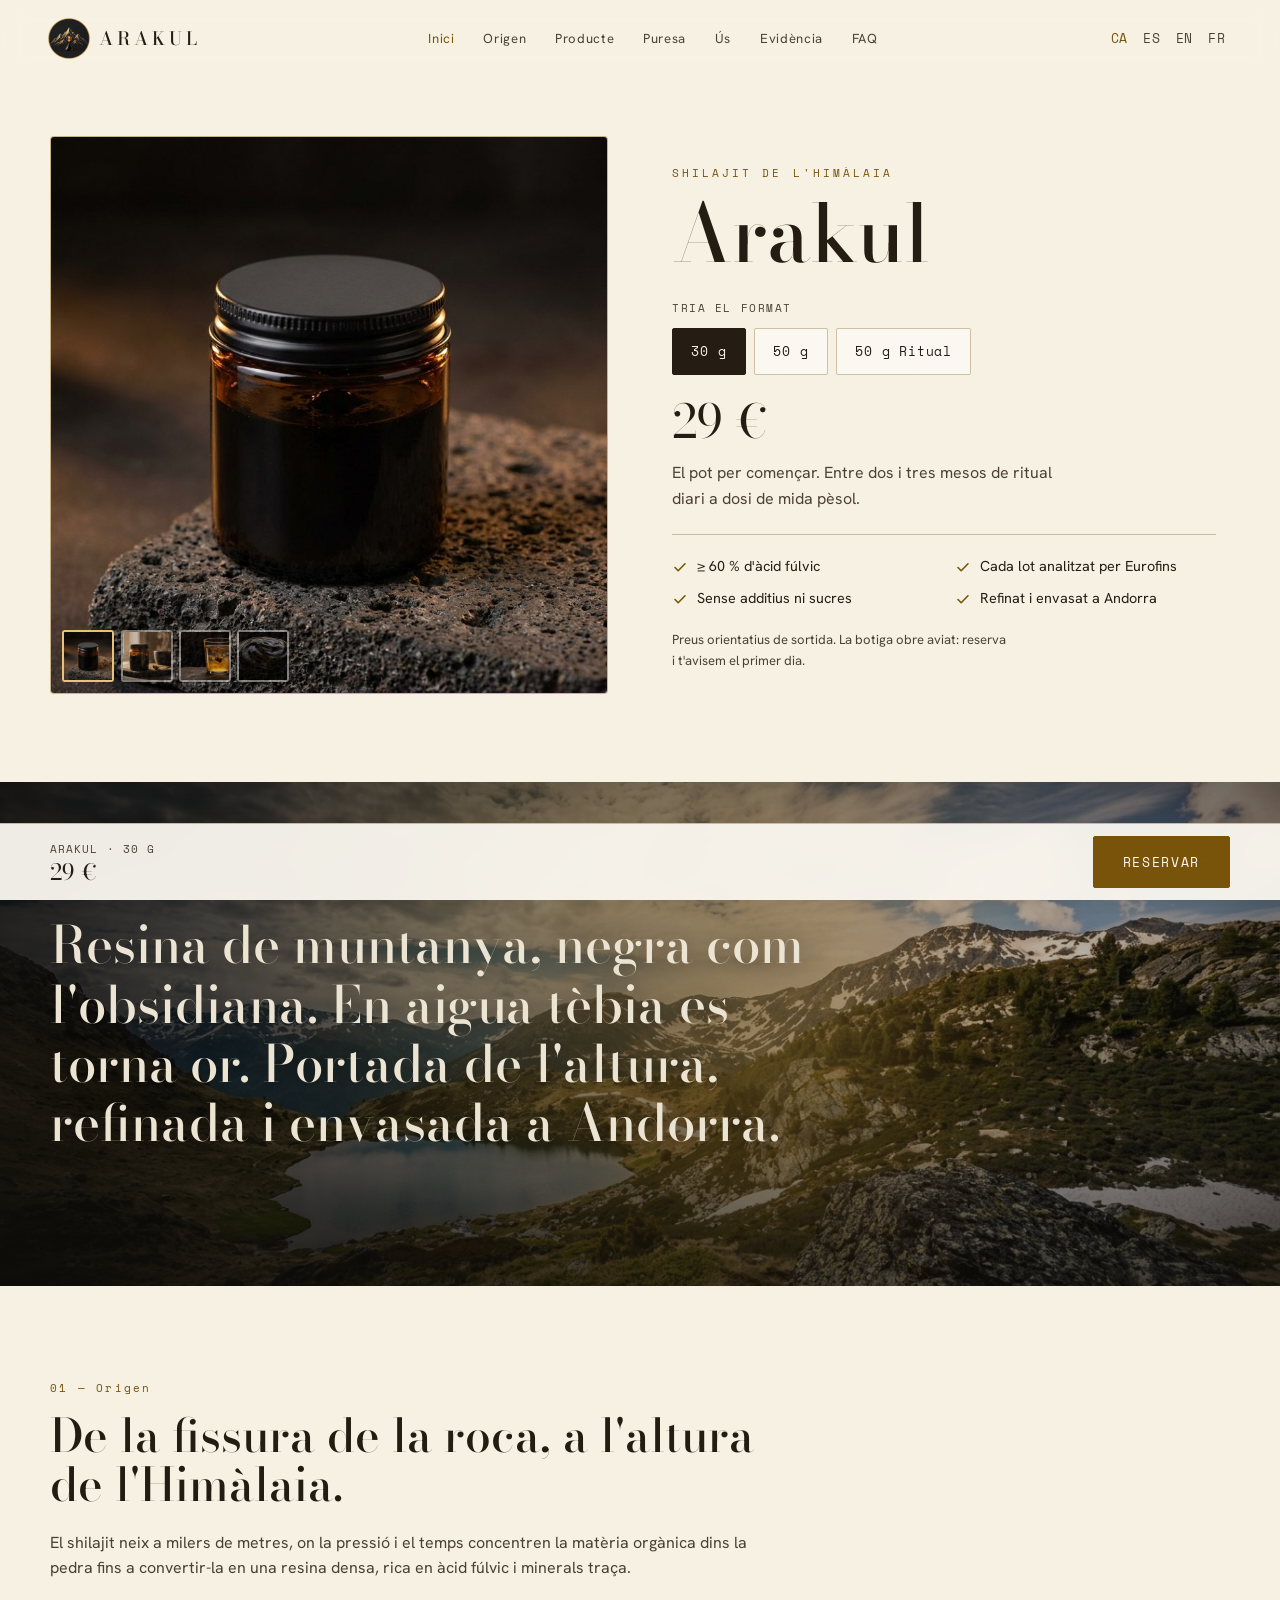
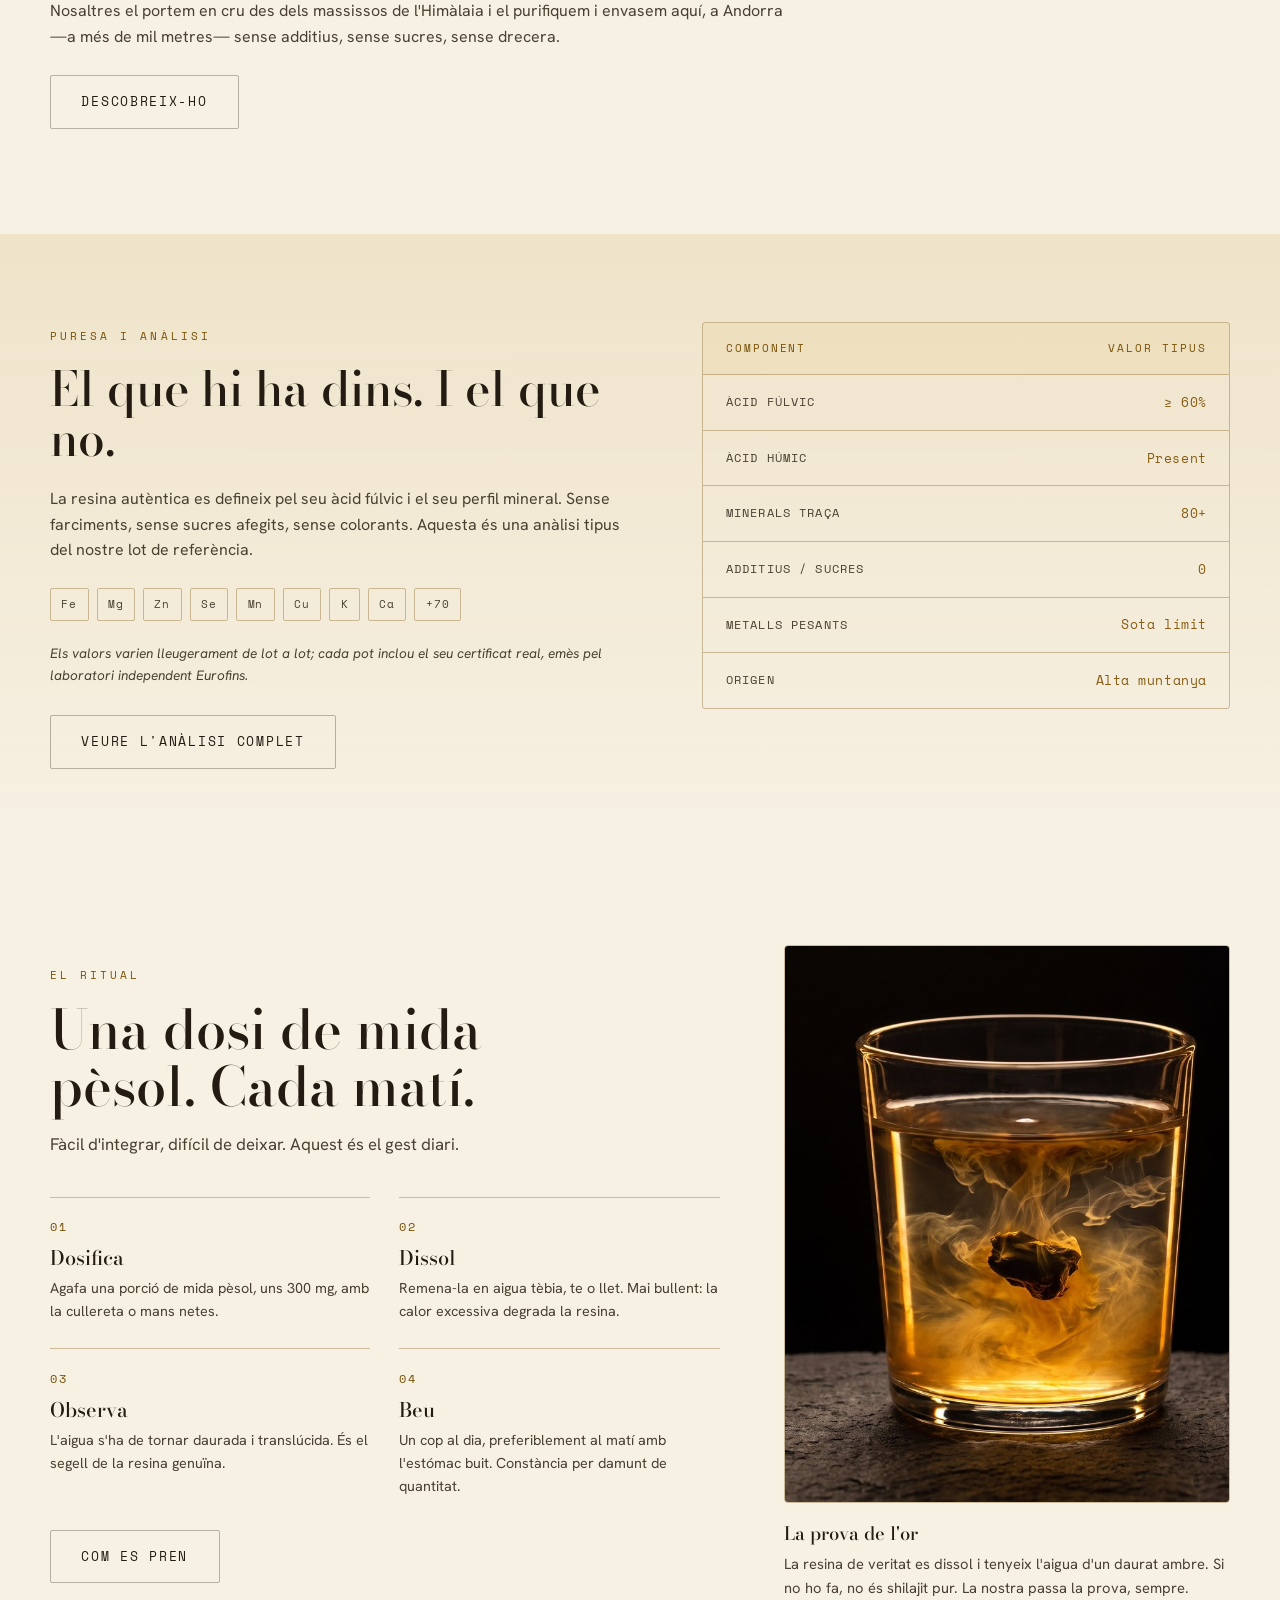
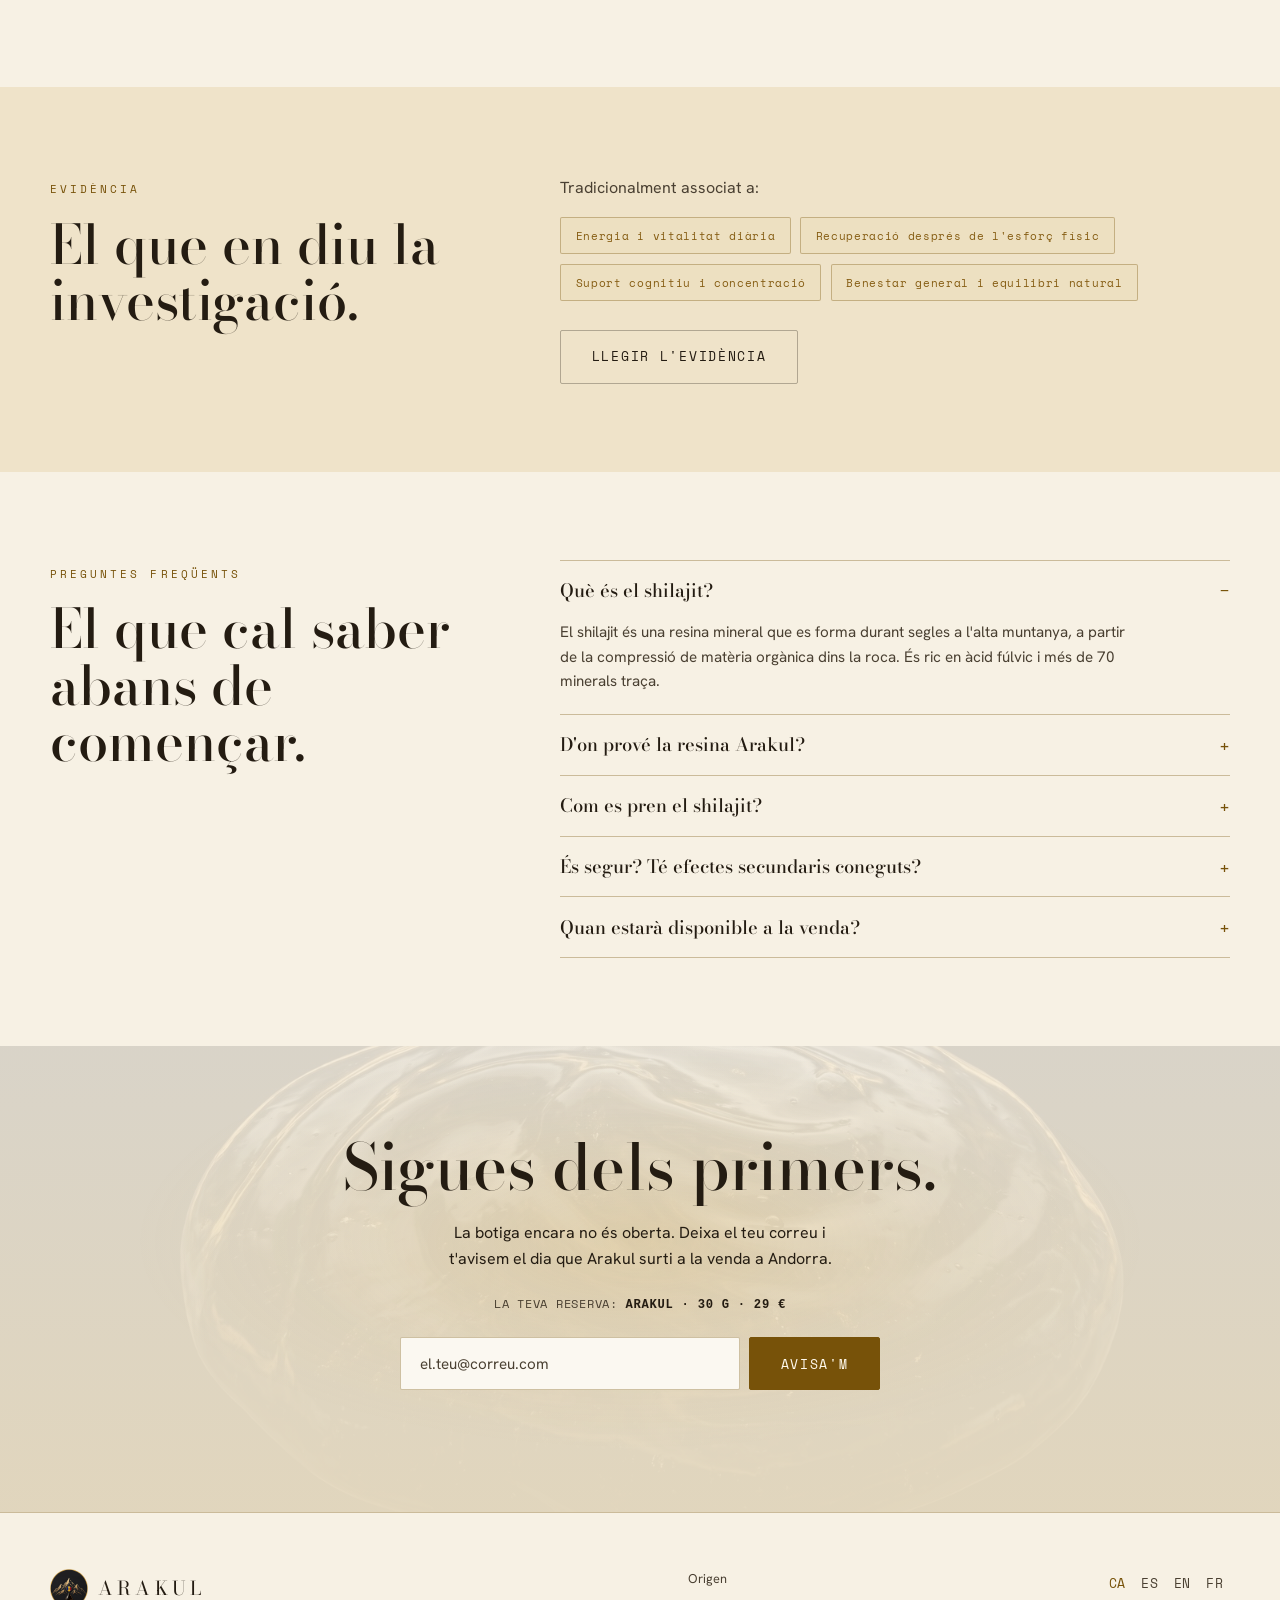
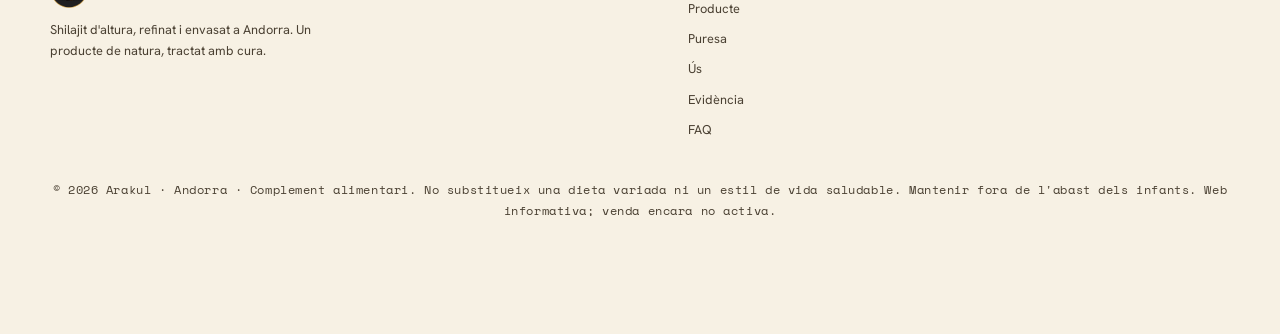
==== commit e4af1c87: "Remove the lake photo from the origin section Drop the photo card from the home and origin pages and" ====
--- a/index.html
+++ b/index.html
@@ -113,7 +113,6 @@
         <p data-i="o1p2">Nosaltres el portem en cru des dels massissos de l'Himàlaia i el purifiquem i envasem aquí, a Andorra —a més de mil metres— sense additius, sense sucres, sense drecera.</p>
         <p style="margin-top:1.6rem"><a href="origen.html" class="btn btn-ghost" data-i="seeMore">Descobreix-ho</a></p>
       </div>
-      <div class="altcard reveal" style="background-image:url('assets/origen-andorra-graded.jpg');background-size:cover;background-position:center"></div>
     </div>
   </div>
 </section>
--- a/css/style.css
+++ b/css/style.css
@@ -115,11 +115,10 @@
 @media(max-width:640px){.page-banner{aspect-ratio:16/10}}
 
 /* ---------- ORIGIN / TWO COL ---------- */
-.split{display:grid;grid-template-columns:1fr 1fr;gap:clamp(2rem,6vw,5rem);align-items:center}
+.split{max-width:46rem}
 .split .num{font-family:"Space Mono",monospace;color:var(--gold);font-size:.7rem;letter-spacing:.2em}
 .split h2{font-size:clamp(1.9rem,4vw,2.9rem);margin:.8rem 0 1.3rem}
 .split p{color:var(--stone);margin-bottom:1.1rem}
-.altcard{aspect-ratio:4/5;border:1px solid var(--line);border-radius:3px;overflow:hidden;background:#171310}
 
 /* ---------- BUY ---------- */
 .buy{padding-top:clamp(6.2rem,11vw,8.5rem);padding-bottom:clamp(3rem,7vw,5.5rem)}
@@ -283,7 +282,7 @@
   }
   nav.links.open a{padding:1rem 0;border-bottom:1px solid var(--line);font-size:1.05rem}
   .navtoggle{display:block}
-  .split,.lab-grid{grid-template-columns:1fr}
+  .lab-grid{grid-template-columns:1fr}
   .buy-grid{grid-template-columns:1fr;gap:1.4rem}
   .duo,.ritual-home{grid-template-columns:1fr;gap:1.8rem}
   .ritual-fig img{aspect-ratio:16/10}
@@ -292,7 +291,6 @@
   .buy-title{margin-bottom:1.1rem}
   .ritual-grid{grid-template-columns:1fr 1fr}
   .science-grid{grid-template-columns:1fr 1fr}
-  .altcard{aspect-ratio:16/10}
 }
 @media(max-width:520px){
   .ritual-grid,.ritual-home .ritual-grid{grid-template-columns:1fr}
